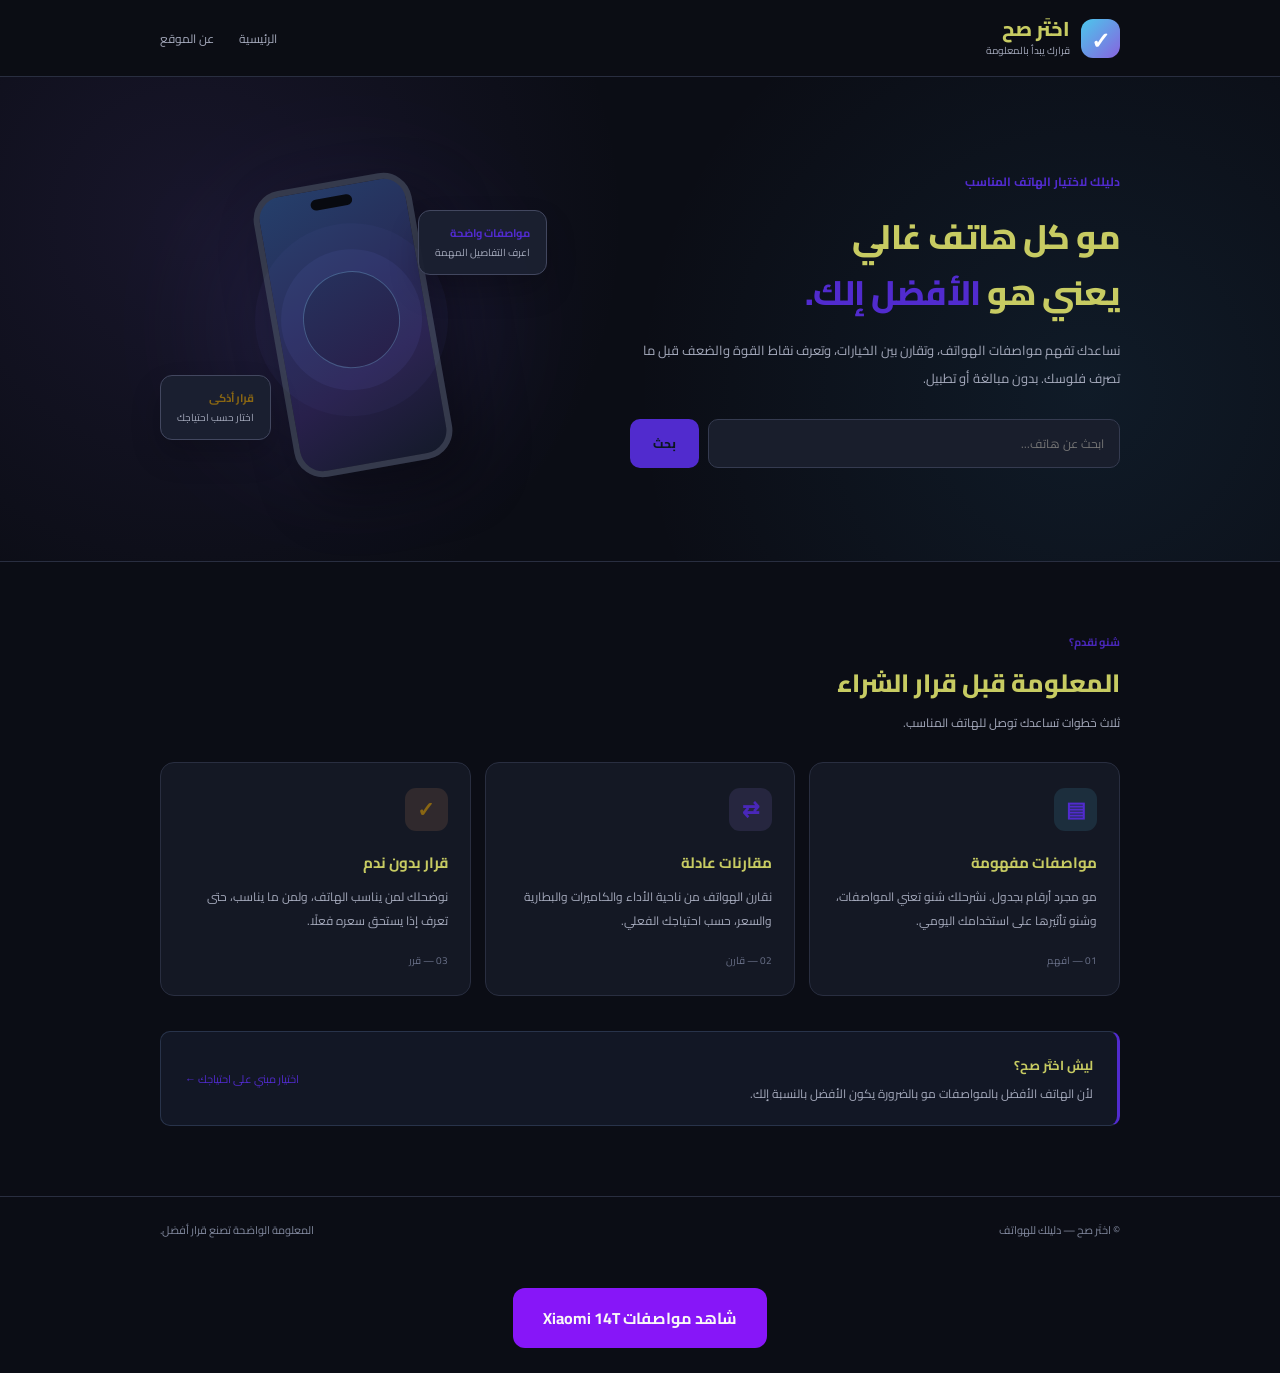
==== index.html @ 844f87c5 "Add files via upload" ====
<!DOCTYPE html>
<html lang="ar" dir="rtl">
<head>
  <meta charset="UTF-8">
  <meta name="viewport" content="width=device-width, initial-scale=1.0">
  <title>اختَر صح | دليلك لاختيار الهاتف</title>

  <link rel="preconnect" href="https://fonts.googleapis.com">
  <link rel="preconnect" href="https://fonts.gstatic.com" crossorigin>
  <link href="https://fonts.googleapis.com/css2?family=Cairo:wght@400;500;600;700;800&display=swap" rel="stylesheet">

  <style>
    :root {
      --bg: #0b0d15;
      --surface: #141824;
      --border: #292e40;
      --text: #c7cb62;
      --muted: #a4a9bb;
      --blue: #512bce;
      --purple: #4927b9;
      --orange: #896613;
    }

    * {
      box-sizing: border-box;
    }

    body {
      margin: 0;
      background: var(--bg);
      color: var(--text);
      font-family: "Cairo", sans-serif;
      font-size: 14px;
    }

    button, input {
      font-family: inherit;
    }

    .container {
      width: min(960px, 90%);
      margin: auto;
    }

    header {
      border-bottom: 1px solid var(--border);
      background: rgba(11, 13, 21, .95);
    }

    .navbar {
      min-height: 76px;
      display: flex;
      justify-content: space-between;
      align-items: center;
      gap: 20px;
    }

    .brand {
      display: flex;
      align-items: center;
      gap: 11px;
    }

    .brand-icon {
      width: 39px;
      height: 39px;
      border-radius: 12px;
      background: linear-gradient(135deg, #4bc8ec, #8863df);
      display: grid;
      place-items: center;
      color: #fff;
      font-size: 23px;
      font-weight: 800;
    }

    .brand-name {
      font-size: 20px;
      font-weight: 800;
      line-height: 1.2;
    }

    .brand-caption {
      font-size: 10px;
      color: var(--muted);
    }

    nav {
      display: flex;
      align-items: center;
      gap: 25px;
    }

    nav a {
      color: var(--muted);
      text-decoration: none;
      font-size: 12px;
      transition: color .2s;
    }

    nav a:hover {
      color: var(--blue);
    }

    .hero {
      position: relative;
      padding: 88px 0 76px;
      overflow: hidden;
      border-bottom: 1px solid var(--border);
      background:
        radial-gradient(circle at 15% 30%, rgba(102, 74, 175, .14), transparent 38%),
        radial-gradient(circle at 85% 65%, rgba(55, 149, 204, .10), transparent 40%);
    }

    .hero-layout {
      display: grid;
      grid-template-columns: 1.15fr .85fr;
      align-items: center;
      gap: 50px;
    }

    .eyebrow {
      color: var(--blue);
      font-size: 12px;
      font-weight: 700;
      margin-bottom: 16px;
    }

    h1 {
      font-size: clamp(24px, 3vw, 34px);
      line-height: 1.65;
      letter-spacing: -.5px;
      margin: 0 0 16px;
      font-weight: 800;
    }

    h1 span {
      color: var(--blue);
    }

    .hero-description {
      color: var(--muted);
      line-height: 2.1;
      max-width: 490px;
      margin: 0;
      font-size: 13px;
    }

    .search-box {
      display: flex;
      gap: 9px;
      margin-top: 27px;
      max-width: 490px;
    }

    .search-box input {
      flex: 1;
      min-width: 0;
      background: #191e2c;
      border: 1px solid #353b50;
      border-radius: 10px;
      padding: 12px 15px;
      color: #fff;
      outline: none;
      font-size: 12px;
    }

    .search-box input:focus {
      border-color: var(--blue);
    }

    .search-box button {
      border: none;
      background: var(--blue);
      color: #0b1720;
      border-radius: 10px;
      padding: 10px 23px;
      font-weight: 800;
      cursor: pointer;
      font-size: 12px;
    }

    .search-box button:hover {
      background: #8ee4f8;
    }

    #result {
      color: var(--blue);
      font-size: 12px;
      margin-top: 12px;
    }

    .hero-art {
      position: relative;
      min-height: 320px;
      display: grid;
      place-items: center;
    }

    .art-glow {
      position: absolute;
      width: 260px;
      height: 260px;
      border-radius: 50%;
      background: #6856d7;
      opacity: .14;
      filter: blur(65px);
    }

    .phone {
      width: 160px;
      height: 290px;
      border-radius: 29px;
      border: 6px solid #353a4c;
      background: linear-gradient(155deg, #253f6b, #28204b 65%, #141a2a);
      box-shadow: 18px 25px 55px rgba(0, 0, 0, .4);
      transform: rotate(-10deg);
      position: relative;
    }

    .phone::before {
      content: "";
      position: absolute;
      top: 9px;
      left: 50%;
      transform: translateX(-50%);
      width: 42px;
      height: 11px;
      background: #080a10;
      border-radius: 20px;
    }

    .phone::after {
      content: "";
      position: absolute;
      width: 95px;
      height: 95px;
      border-radius: 50%;
      border: 1px solid rgba(140, 210, 255, .3);
      top: 85px;
      left: 25px;
      box-shadow:
        0 0 0 22px rgba(120, 130, 240, .08),
        0 0 0 48px rgba(120, 130, 240, .04);
    }

    .float-card {
      position: absolute;
      background: rgba(27, 32, 49, .95);
      border: 1px solid #42475f;
      border-radius: 12px;
      padding: 12px 16px;
      box-shadow: 0 15px 30px rgba(0, 0, 0, .2);
      font-size: 11px;
      font-weight: 700;
      z-index: 2;
    }

    .float-card small {
      display: block;
      color: var(--muted);
      font-size: 10px;
      font-weight: 400;
    }

    .float-one {
      top: 45px;
      right: 0;
    }

    .float-two {
      bottom: 45px;
      left: 0;
    }

    .float-one b {
      color: var(--blue);
    }

    .float-two b {
      color: var(--orange);
    }

    .section {
      padding: 70px 0;
    }

    .section-heading {
      margin-bottom: 28px;
    }

    .section-label {
      font-size: 11px;
      color: var(--purple);
      font-weight: 700;
    }

    h2 {
      margin: 7px 0 5px;
      font-size: 25px;
      font-weight: 800;
    }

    .section-heading p {
      margin: 0;
      color: var(--muted);
      font-size: 12px;
    }

    .services {
      display: grid;
      grid-template-columns: repeat(3, 1fr);
      gap: 14px;
    }

    .service {
      background: var(--surface);
      border: 1px solid var(--border);
      border-radius: 14px;
      padding: 25px 22px;
      transition: border-color .2s, transform .2s;
    }

    .service:hover {
      border-color: #555b80;
      transform: translateY(-3px);
    }

    .service-icon {
      width: 43px;
      height: 43px;
      display: grid;
      place-items: center;
      border-radius: 11px;
      margin-bottom: 17px;
      font-size: 21px;
      font-weight: 800;
    }

    .icon-blue {
      background: rgba(81, 201, 237, .12);
      color: var(--blue);
    }

    .icon-purple {
      background: rgba(165, 139, 250, .12);
      color: var(--purple);
    }

    .icon-orange {
      background: rgba(246, 161, 110, .12);
      color: var(--orange);
    }

    .service h3 {
      margin: 0 0 8px;
      font-size: 15px;
      font-weight: 700;
    }

    .service p {
      margin: 0;
      font-size: 12px;
      line-height: 2;
      color: var(--muted);
    }

    .service-number {
      display: block;
      margin-top: 18px;
      color: #697088;
      font-size: 10px;
    }

    .note {
      margin-top: 35px;
      background: #121725;
      border: 1px solid #28334a;
      border-right: 3px solid var(--blue);
      border-radius: 10px;
      padding: 20px 24px;
      display: flex;
      align-items: center;
      justify-content: space-between;
      gap: 20px;
    }

    .note strong {
      font-size: 13px;
    }

    .note p {
      margin: 4px 0 0;
      color: var(--muted);
      font-size: 12px;
    }

    .note-tag {
      color: var(--blue);
      font-size: 11px;
      white-space: nowrap;
    }

    footer {
      border-top: 1px solid var(--border);
      padding: 23px 0;
      color: #82899e;
      font-size: 11px;
    }

    .footer-inner {
      display: flex;
      justify-content: space-between;
      gap: 15px;
    }

    @media (max-width: 800px) {
      .hero-layout {
        grid-template-columns: 1fr;
        gap: 15px;
      }

      .hero {
        padding: 55px 0;
      }

      .hero-art {
        min-height: 260px;
      }

      .phone {
        transform: rotate(-7deg) scale(.8);
      }

      .float-one {
        right: 10%;
      }

      .float-two {
        left: 10%;
      }

      .services {
        grid-template-columns: 1fr;
      }
    }

    @media (max-width: 480px) {
      nav {
        gap: 12px;
      }

      nav a {
        font-size: 10px;
      }

      .brand-name {
        font-size: 17px;
      }

      .brand-caption {
        font-size: 9px;
      }

      h1 {
        font-size: 29px;
      }

      .search-box {
        flex-direction: column;
      }

      .search-box button {
        padding: 12px;
      }

      .note {
        align-items: flex-start;
        flex-direction: column;
      }

      .footer-inner {
        flex-direction: column;
      }
    }
  </style>
</head>

<body>

  <header>
    <div class="container navbar">

      <div class="brand">
        <div class="brand-icon">✓</div>
        <div>
          <div class="brand-name">اختَر صح</div>
          <div class="brand-caption">قرارك يبدأ بالمعلومة</div>
        </div>
      </div>

      <nav>
        <a href="#home">الرئيسية</a>
        <a href="#services">عن الموقع</a>
      </nav>

    </div>
  </header>

  <main>

    <section class="hero" id="home">
      <div class="container hero-layout">

        <div class="hero-content">

          <div class="eyebrow">
            دليلك لاختيار الهاتف المناسب
          </div>

          <h1>
            مو كل هاتف غالي<br>
            يعني هو <span>الأفضل إلك.</span>
          </h1>

          <p class="hero-description">
            نساعدك تفهم مواصفات الهواتف، وتقارن بين الخيارات،
            وتعرف نقاط القوة والضعف قبل ما تصرف فلوسك.
            بدون مبالغة أو تطبيل.
          </p>

          <div class="search-box">
            <input
              id="phoneSearch"
              type="text"
              placeholder="ابحث عن هاتف..."
            >
            <button onclick="searchPhone()">بحث</button>
          </div>

          <div id="result" aria-live="polite"></div>

        </div>

        <div class="hero-art">

          <div class="art-glow"></div>

          <div class="phone"></div>

          <div class="float-card float-one">
            <b>مواصفات واضحة</b>
            <small>اعرف التفاصيل المهمة</small>
          </div>

          <div class="float-card float-two">
            <b>قرار أذكى</b>
            <small>اختار حسب احتياجك</small>
          </div>

        </div>

      </div>
    </section>

    <section class="section" id="services">
      <div class="container">

        <div class="section-heading">
          <div class="section-label">شنو نقدم؟</div>
          <h2>المعلومة قبل قرار الشراء</h2>
          <p>ثلاث خطوات تساعدك توصل للهاتف المناسب.</p>
        </div>

        <div class="services">

          <article class="service">
            <div class="service-icon icon-blue">▤</div>
            <h3>مواصفات مفهومة</h3>
            <p>
              مو مجرد أرقام بجدول. نشرحلك شنو تعني
              المواصفات، وشنو تأثيرها على استخدامك اليومي.
            </p>
            <span class="service-number">01 — افهم</span>
          </article>

          <article class="service">
            <div class="service-icon icon-purple">⇄</div>
            <h3>مقارنات عادلة</h3>
            <p>
              نقارن الهواتف من ناحية الأداء والكاميرات
              والبطارية والسعر، حسب احتياجك الفعلي.
            </p>
            <span class="service-number">02 — قارن</span>
          </article>

          <article class="service">
            <div class="service-icon icon-orange">✓</div>
            <h3>قرار بدون ندم</h3>
            <p>
              نوضحلك لمن يناسب الهاتف، ولمن ما يناسب،
              حتى تعرف إذا يستحق سعره فعلًا.
            </p>
            <span class="service-number">03 — قرر</span>
          </article>

        </div>

        <div class="note">
          <div>
            <strong>ليش اختَر صح؟</strong>
            <p>
              لأن الهاتف الأفضل بالمواصفات مو بالضرورة
              يكون الأفضل بالنسبة إلك.
            </p>
          </div>
          <span class="note-tag">اختيار مبني على احتياجك ←</span>
        </div>

      </div>
    </section>

  </main>

  <footer>
    <div class="container footer-inner">
      <span>© اختَر صح — دليلك للهواتف</span>
      <span>المعلومة الواضحة تصنع قرار أفضل.</span>
    </div>
  </footer>

  <script>
    // بيانات البحث تأتي من phones.json بدلاً من شروط ثابتة لكل هاتف.
    let phonesDatabase = [];
    const resultElement = document.getElementById("result");
    const searchInput = document.getElementById("phoneSearch");

    function normalizePhoneName(value) {
      return value.toLocaleLowerCase().replace(/[\s\-_]+/g, "")
        .replace(/[أإآ]/g, "ا").replace(/ى/g, "ي");
    }

    async function loadPhonesDatabase() {
      try {
        const response = await fetch("phones.json", { cache: "no-store" });
        if (!response.ok) throw new Error("Failed to load phones.json");
        phonesDatabase = await response.json();
      } catch (error) {
        resultElement.textContent = "تعذر تحميل بيانات الهواتف. افتح الموقع باستخدام Live Server.";
        console.error(error);
      }
    }

    function searchPhone() {
      const query = normalizePhoneName(searchInput.value.trim());
      if (!query) {
        resultElement.textContent = "اكتب اسم الهاتف أولاً.";
        return;
      }
      if (!phonesDatabase.length) {
        resultElement.textContent = "قاعدة البيانات غير محملة حالياً.";
        return;
      }
      const matches = phonesDatabase.filter(phone =>
        [phone.name, phone.model, phone.brand + ' ' + phone.model, ...(phone.aliases || [])]
          .some(label => normalizePhoneName(label).includes(query))
      );
      if (matches.length === 1 && matches[0].page) {
        window.location.href = matches[0].page;
        return;
      }
      if (!matches.length) {
        resultElement.textContent = "ما لقينا هذا الهاتف حالياً، راح نضيفه قريباً.";
        return;
      }
      resultElement.replaceChildren();
      matches.forEach(phone => {
        const link = document.createElement("a");
        link.href = phone.page;
        link.textContent = phone.name;
        link.style.cssText = "display:block;color:#d6c9ff;padding:7px;text-decoration:underline";
        resultElement.appendChild(link);
      });
    }

    searchInput.addEventListener("keydown", event => {
      if (event.key === "Enter") searchPhone();
    });
    loadPhonesDatabase();
  </script>
<a href="xiaomi-14t.html"
   style="display:block; width:fit-content; margin:25px auto;
   padding:15px 30px; background:hsl(270, 94%, 53%); color:rgb(249, 248, 247);
   border-radius:12px; font-size:16px; font-weight:bold;
   text-decoration:none;">
   شاهد مواصفات Xiaomi 14T
</a>
</body>
</html>
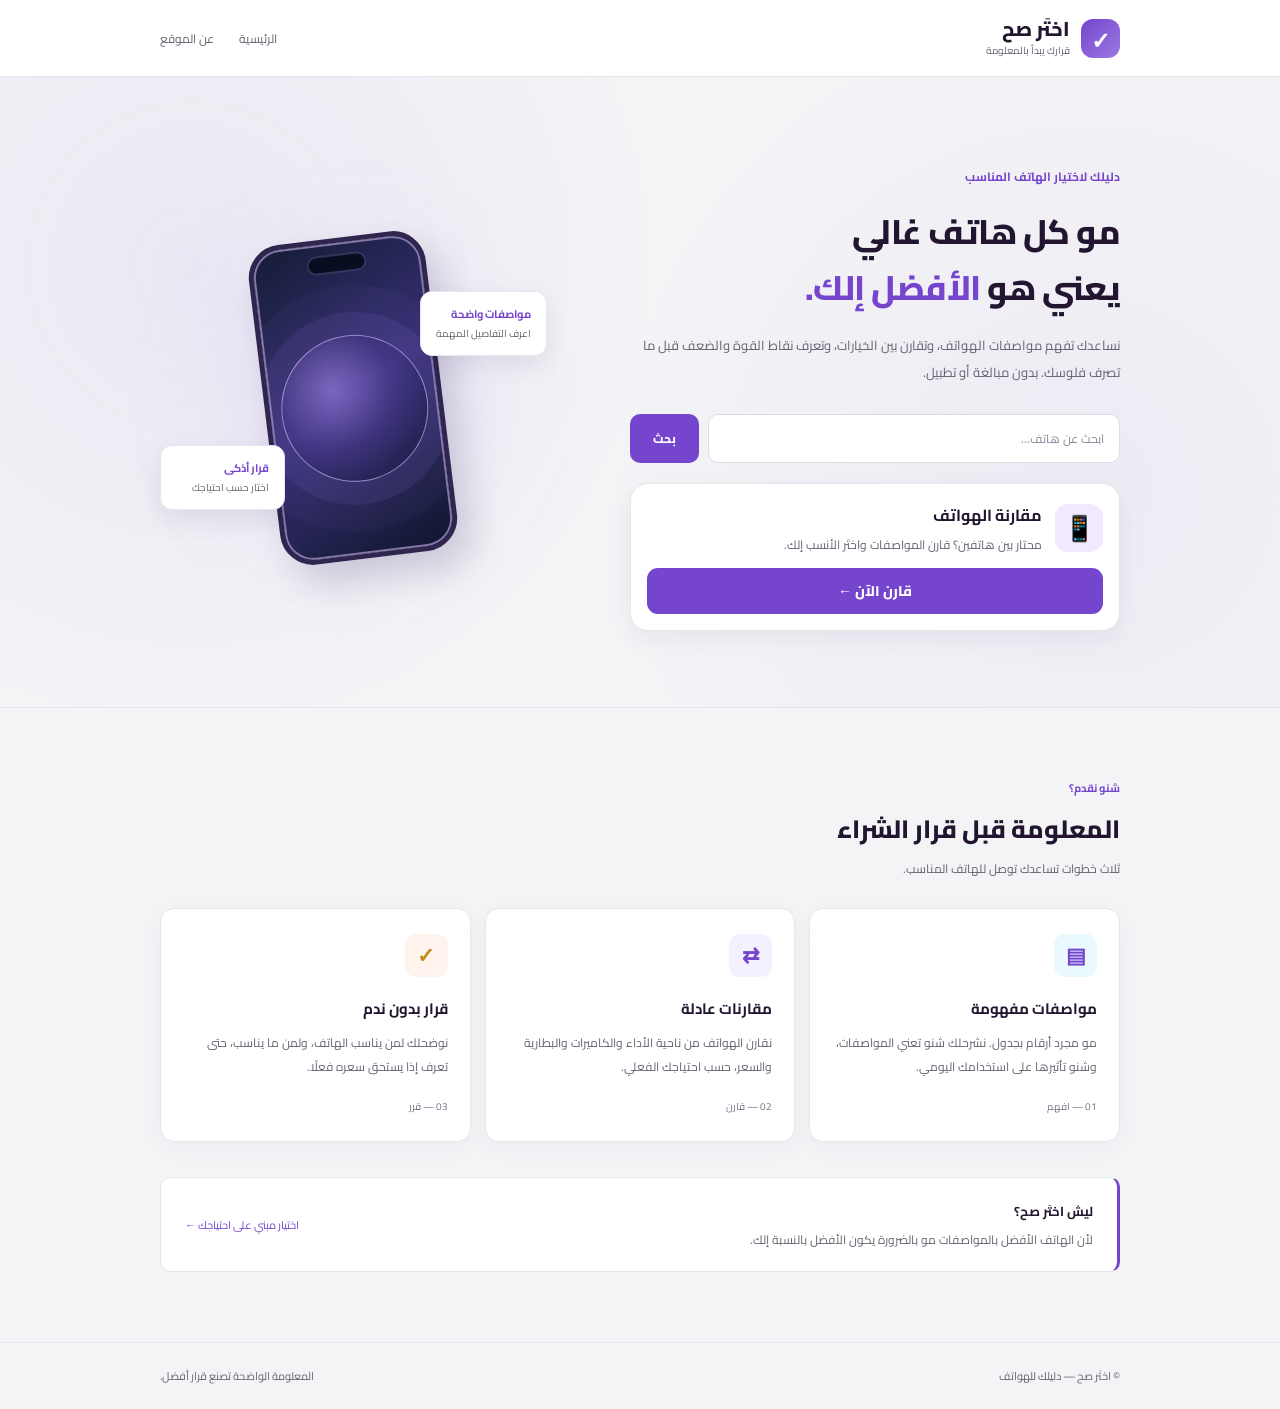
==== commit b8758ef3: "Add files via upload" ====
--- a/index.html
+++ b/index.html
@@ -14,11 +14,11 @@
     :root {
       --bg: #0b0d15;
       --surface: #141824;
-      --border: #292e40;
-      --text: #c7cb62;
+      --border: #6a2ae0;
+      --text: #e0ec36;
       --muted: #a4a9bb;
-      --blue: #512bce;
-      --purple: #4927b9;
+      --blue: #29a5c7;
+      --purple: #c8c3d8;
       --orange: #896613;
     }
 
@@ -28,7 +28,7 @@
 
     body {
       margin: 0;
-      background: var(--bg);
+background: #0e2546;
       color: var(--text);
       font-family: "Cairo", sans-serif;
       font-size: 14px;
@@ -483,6 +483,129 @@
         flex-direction: column;
       }
     }
+    .compare-card {
+  display: flex;
+  align-items: center;
+  gap: 10px;
+  margin-top: 15px;
+  padding: 16px;
+  max-width: 400px;
+width: 100%;
+box-sizing: border-box;
+  background: #3e8ab0;
+  border: 1px solid #6c85b6;
+  border-radius: 13px;
+  text-decoration: none;
+  transition: 0.3s;
+}
+
+.compare-card:hover {
+  border-color: #7545ce;
+  transform: translateY(-3px);
+}
+
+.compare-icon {
+  font-size: 30px;
+  background: #e2dfdc;
+  padding: 12px;
+  border-radius: 12px;
+}
+
+.compare-info {
+  flex: 1;
+}
+
+.compare-info h3 {
+  color: #eaf133;
+  margin: 0 0 6px;
+}
+
+.compare-info p {
+  color: #fcfbfa;
+  font-size: 13px;
+  margin: 0;
+}
+
+.compare-arrow {
+  color: #7545ce;
+  font-size: 25px;
+}
+
+/* اختَر صح — الهوية الفاتحة للصفحة الرئيسية */
+:root {
+  --bg: #F3F4F6;
+  --surface: #FFFFFF;
+  --border: #E5E7EB;
+  --text: #21152F;
+  --muted: #65616F;
+  --blue: #7545CE;
+  --purple: #7545CE;
+  --orange: #C48B18;
+}
+body { background: var(--bg); color: var(--text); }
+header { background: #FFFFFF; border-bottom-color: var(--border); }
+.brand-icon { background: linear-gradient(135deg, #7545CE, #9B79E2); }
+nav a:hover { color: var(--blue); }
+.hero {
+  background: radial-gradient(circle at 15% 30%, rgba(117,69,206,.07), transparent 40%),
+              radial-gradient(circle at 85% 65%, rgba(117,69,206,.05), transparent 42%);
+  border-bottom-color: var(--border);
+}
+h1 span { color: var(--blue); }
+.search-box input { background: #FFFFFF; border-color: #DADCE3; color: var(--text); }
+.search-box input::placeholder { color: #898595; }
+.search-box button { background: var(--blue); color: #FFFFFF; }
+.search-box button:hover { background: #6036B6; }
+#result a { color: var(--blue) !important; }
+.art-glow { background: #A78BFA; opacity: .15; }
+.phone { border-color: #A39AB9; box-shadow: 18px 25px 55px rgba(41,25,78,.12); }
+.float-card { background: #FFFFFF; border-color: var(--border); box-shadow: 0 12px 28px rgba(41,25,78,.09); }
+.float-one b, .float-two b { color: var(--blue); }
+.service { background: #FFFFFF; border-color: var(--border); box-shadow: 0 6px 24px rgba(41,25,78,.035); }
+.service:hover { border-color: #A78BFA; }
+.service-number { color: #777184; }
+.note { background: #FFFFFF; border-color: var(--border); border-right: 3px solid var(--blue); }
+footer { border-top-color: var(--border); color: var(--muted); }
+.compare-card {
+  background: #FFFFFF;
+  border: 1px solid #E5E7EB;
+  border-radius: 18px;
+  max-width: 490px;
+  width: 100%;
+  margin: 20px 0 0;
+  padding: 16px;
+  display: flex;
+  flex-direction: column;
+  align-items: stretch;
+  gap: 13px;
+  box-shadow: 0 8px 26px rgba(41,25,78,.06);
+}
+.compare-content { display: flex; align-items: center; gap: 13px; }
+.compare-icon { display: grid; place-items: center; flex: 0 0 48px; width: 48px; height: 48px; background: #F0E9FF; color: #7545CE; font-size: 25px; border-radius: 13px; padding: 0; }
+.compare-info { flex: 1; min-width: 0; }
+.compare-info h3 { color: #21152F; margin: 0 0 4px; font-size: 16px; }
+.compare-info p { color: #65616F; font-size: 12px; line-height: 1.8; margin: 0; }
+.compare-button { display: block; background: #7545CE; color: #FFFFFF; text-align: center; padding: 10px 14px; border-radius: 11px; font-weight: 800; font-size: 14px; }
+.compare-card:hover { border-color: #7545CE; transform: translateY(-2px); }
+.compare-card:hover .compare-button { background: #6036B6; }
+@media (max-width: 480px) {
+  .compare-card { max-width: 100%; }
+  .hero { padding: 45px 0; }
+}
+
+
+/* واجهة هاتف واحدة، محسّنة ومرتّبة */
+.hero-art { width:100%; max-width:390px; min-height:370px; margin-inline:auto; isolation:isolate; }
+.art-glow { width:235px; height:265px; opacity:.13; }
+.phone { width:178px; height:322px; border:5px solid #30254e; border-radius:33px; transform:rotate(-7deg); background:linear-gradient(150deg,#181e3c 5%,#373075 49%,#10162d 100%); box-shadow:12px 20px 35px rgba(39,25,83,.18), inset 0 0 0 2px #8378a7; overflow:hidden; z-index:1; }
+.phone::before { top:13px; width:56px; height:15px; border-radius:12px; background:#080d20; box-shadow:0 0 0 2px rgba(255,255,255,.08); z-index:2; }
+.phone::after { width:145px; height:145px; top:93px; left:11px; border-radius:50%; border:1px solid rgba(206,189,255,.65); background:radial-gradient(circle at 36% 35%,rgba(183,150,255,.55),rgba(125,87,216,.22) 45%,transparent 73%); box-shadow:0 0 0 23px rgba(165,134,247,.09),0 0 0 50px rgba(165,134,247,.035); }
+.float-card { background:#fff; border:1px solid #e9e3f3; box-shadow:0 9px 25px rgba(41,25,78,.09); padding:12px 15px; min-width:125px; }
+.float-one { top:78px; right:0; }
+.float-two { bottom:73px; left:0; }
+@media(max-width:800px){.hero-art{max-width:350px;min-height:340px}.phone{transform:rotate(-7deg) scale(.9)}.float-one{right:0;top:70px}.float-two{left:0;bottom:62px}}
+@media(max-width:400px){.hero-art{max-width:300px}.float-card{min-width:108px;padding:10px;font-size:10px}.float-one{right:0}.float-two{left:0}}
+
   </style>
 </head>
 
@@ -540,6 +663,16 @@
 
           <div id="result" aria-live="polite"></div>
 
+          <a href="compare.html" class="compare-card">
+            <div class="compare-content">
+              <div class="compare-icon">📱</div>
+              <div class="compare-info">
+                <h3>مقارنة الهواتف</h3>
+                <p>محتار بين هاتفين؟ قارن المواصفات واختَر الأنسب إلك.</p>
+              </div>
+            </div>
+            <span class="compare-button">قارن الآن ←</span>
+          </a>
         </div>
 
         <div class="hero-art">
@@ -630,35 +763,29 @@
   </footer>
 
   <script>
-    // بيانات البحث تأتي من phones.json بدلاً من شروط ثابتة لكل هاتف.
-    let phonesDatabase = [];
+    // الهواتف الثمانية المعتمدة في مشروع اختَر صح.
+    const phonesDatabase = [
+      { name: "Xiaomi 17 Ultra", model: "17 Ultra", brand: "Xiaomi", page: "xiaomi-17-ultra.html", aliases: ["شاومي 17 الترا", "شاومي 17 الترا"] },
+      { name: "vivo X300 Ultra", model: "X300 Ultra", brand: "vivo", page: "vivo-x300-ultra.html", aliases: ["فيفو اكس 300 الترا", "فيفو x300 ultra"] },
+      { name: "HONOR Magic8 Pro", model: "Magic8 Pro", brand: "HONOR", page: "honor-magic8-pro.html", aliases: ["هونر ماجيك 8 برو", "هونر ماجيك8 برو"] },
+      { name: "POCO F9 Ultra", model: "F9 Ultra", brand: "POCO", page: "poco-f9-ultra.html", aliases: ["بوكو اف 9 الترا", "بوكو f9 ultra"] },
+      { name: "realme GT8 Pro", model: "GT8 Pro", brand: "realme", page: "realme-gt8-pro.html", aliases: ["ريلمي جي تي 8 برو", "ريلمي gt8 pro"] },
+      {"name": "Xiaomi 14T", "model": "14T", "brand": "Xiaomi", "page": "xiaomi-14t.html", "aliases": ["شاومي 14t", "شاومي14تي", "xiaomi14t"]},
+      {"name": "Samsung Galaxy S25 Ultra", "model": "Galaxy S25 Ultra", "brand": "Samsung", "page": "samsung-s25-ultra.html", "aliases": ["سامسونج s25 ultra", "اس 25 الترا", "s25ultra", "galaxy s25 ultra"]},
+      {"name": "iPhone 17 Pro Max", "model": "iPhone 17 Pro Max", "brand": "Apple", "page": "iphone-17-pro-max.html", "aliases": ["ايفون 17 برو ماكس", "آيفون 17 برو ماكس", "iphone17promax", "17promax"]}
+    ];
     const resultElement = document.getElementById("result");
     const searchInput = document.getElementById("phoneSearch");
 
     function normalizePhoneName(value) {
       return value.toLocaleLowerCase().replace(/[\s\-_]+/g, "")
         .replace(/[أإآ]/g, "ا").replace(/ى/g, "ي");
-    }
-
-    async function loadPhonesDatabase() {
-      try {
-        const response = await fetch("phones.json", { cache: "no-store" });
-        if (!response.ok) throw new Error("Failed to load phones.json");
-        phonesDatabase = await response.json();
-      } catch (error) {
-        resultElement.textContent = "تعذر تحميل بيانات الهواتف. افتح الموقع باستخدام Live Server.";
-        console.error(error);
-      }
     }
 
     function searchPhone() {
       const query = normalizePhoneName(searchInput.value.trim());
       if (!query) {
         resultElement.textContent = "اكتب اسم الهاتف أولاً.";
-        return;
-      }
-      if (!phonesDatabase.length) {
-        resultElement.textContent = "قاعدة البيانات غير محملة حالياً.";
         return;
       }
       const matches = phonesDatabase.filter(phone =>
@@ -678,7 +805,7 @@
         const link = document.createElement("a");
         link.href = phone.page;
         link.textContent = phone.name;
-        link.style.cssText = "display:block;color:#d6c9ff;padding:7px;text-decoration:underline";
+        link.style.cssText = "display:block;color:#7545CE;padding:7px;text-decoration:underline";
         resultElement.appendChild(link);
       });
     }
@@ -686,14 +813,7 @@
     searchInput.addEventListener("keydown", event => {
       if (event.key === "Enter") searchPhone();
     });
-    loadPhonesDatabase();
   </script>
-<a href="xiaomi-14t.html"
-   style="display:block; width:fit-content; margin:25px auto;
-   padding:15px 30px; background:hsl(270, 94%, 53%); color:rgb(249, 248, 247);
-   border-radius:12px; font-size:16px; font-weight:bold;
-   text-decoration:none;">
-   شاهد مواصفات Xiaomi 14T
-</a>
+
 </body>
 </html>
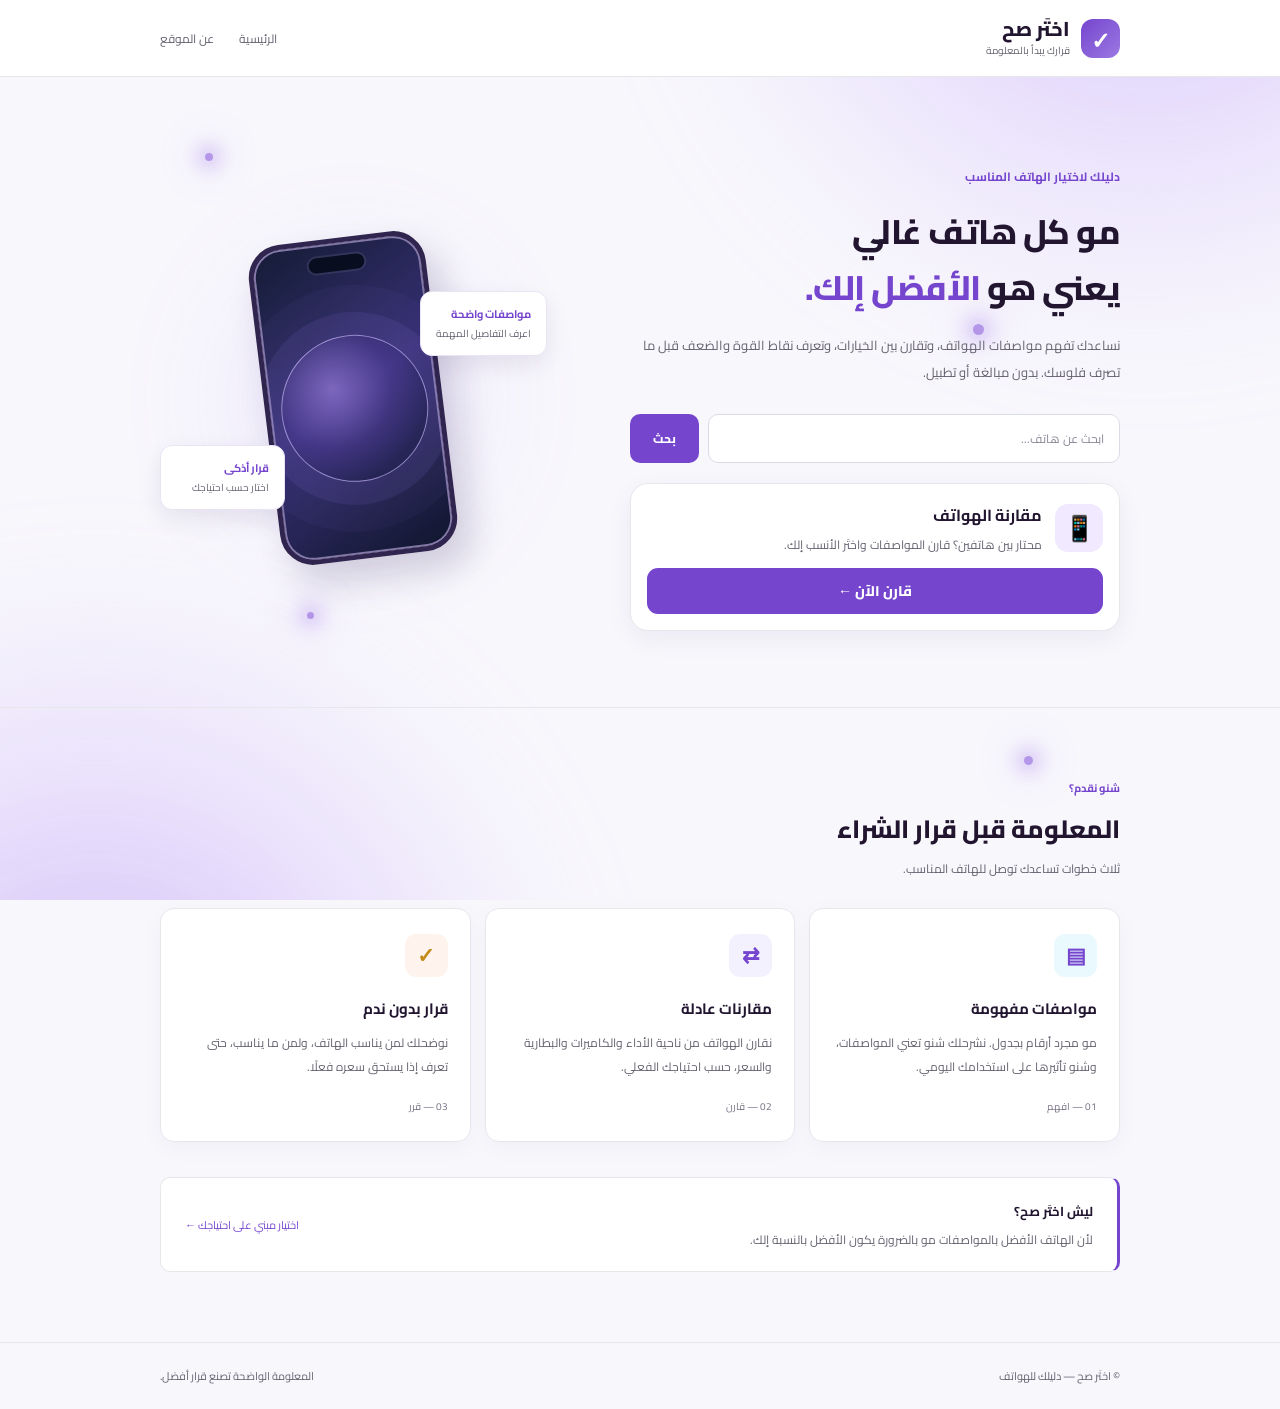
==== commit 1598f857: "Add files via upload" ====
--- a/index.html
+++ b/index.html
@@ -607,9 +607,11 @@
 @media(max-width:400px){.hero-art{max-width:300px}.float-card{min-width:108px;padding:10px;font-size:10px}.float-one{right:0}.float-two{left:0}}
 
   </style>
+<link rel="stylesheet" href="motion-background.css">
 </head>
 
 <body>
+<div class="ik-motion" aria-hidden="true"><span class="ik-motion__halo ik-motion__halo--one"></span><span class="ik-motion__halo ik-motion__halo--two"></span><span class="ik-motion__point ik-motion__point--1"></span><span class="ik-motion__point ik-motion__point--2"></span><span class="ik-motion__point ik-motion__point--3"></span><span class="ik-motion__point ik-motion__point--4"></span></div>
 
   <header>
     <div class="container navbar">
--- a/motion-background.css
+++ b/motion-background.css
@@ -0,0 +1,29 @@
+/* اختَر صح — خلفية موشن موحّدة، بدون صور أو JavaScript */
+html { background: #f8f7fc; }
+body { isolation: isolate; background: transparent !important; min-height: 100vh; }
+/* الطبقة الخلفية ثابتة خلف المحتوى ولا تستقبل اللمس */
+.ik-motion { position: fixed; inset: 0; overflow: hidden; pointer-events: none; z-index: -1; background: #f8f7fc; }
+.ik-motion__halo { position:absolute; width:75vmax; height:75vmax; border-radius:50%; filter:blur(55px); will-change:transform; }
+.ik-motion__halo--one { top:-48vmax; right:-27vmax; background:radial-gradient(circle,rgba(164,121,242,.42) 0%,rgba(209,187,255,.30) 44%,transparent 72%); animation:ik-drift-a 19s ease-in-out infinite alternate; }
+.ik-motion__halo--two { bottom:-50vmax; left:-30vmax; background:radial-gradient(circle,rgba(151,104,235,.40) 0%,rgba(206,180,255,.29) 44%,transparent 72%); animation:ik-drift-b 23s ease-in-out infinite alternate; }
+.ik-motion__point { position:absolute; border-radius:50%; background:rgba(126,75,215,.56); box-shadow:0 0 15px 8px rgba(153,108,233,.23),0 0 34px 16px rgba(180,147,246,.12); animation:ik-float 12s ease-in-out infinite alternate; }
+.ik-motion__point--1 { width:8px;height:8px;top:17%;left:16%; }
+.ik-motion__point--2 { width:11px;height:11px;top:36%;left:76%;animation-delay:-4s; }
+.ik-motion__point--3 { width:7px;height:7px;top:68%;left:24%;animation-delay:-7s; }
+.ik-motion__point--4 { width:9px;height:9px;top:84%;left:80%;animation-delay:-9s; }
+body > header,body > main,body > footer { position:relative; z-index:1; }
+/* نترك البطاقات البيضاء كما هي؛ نزيل فقط الخلفية الثابتة لقسم المقدمة */
+body .hero { background: transparent; }
+@keyframes ik-drift-a { to {transform:translate(-12%,16%) scale(1.12);} }
+@keyframes ik-drift-b { to {transform:translate(14%,-13%) scale(1.12);} }
+@keyframes ik-float { to {transform:translate(18px,-25px);} }
+@media (max-width: 700px) {
+ .ik-motion__halo { width:135vw;height:135vw;filter:blur(25px); }
+ .ik-motion__halo--one {top:-16vw;right:-63vw;background:radial-gradient(circle,rgba(160,113,244,.58),rgba(199,174,255,.39) 45%,transparent 76%);}
+ .ik-motion__halo--two {bottom:-30vw;left:-62vw;background:radial-gradient(circle,rgba(142,95,237,.53),rgba(205,184,255,.36) 46%,transparent 76%);}
+ .ik-motion__point--1 {width:10px;height:10px;}
+ .ik-motion__point--2 {width:13px;height:13px;}
+ .ik-motion__point--3 {width:9px;height:9px;}
+ .ik-motion__point--4 {width:11px;height:11px;}
+}
+@media (prefers-reduced-motion: reduce) { .ik-motion__halo,.ik-motion__point { animation:none !important; will-change:auto; } }
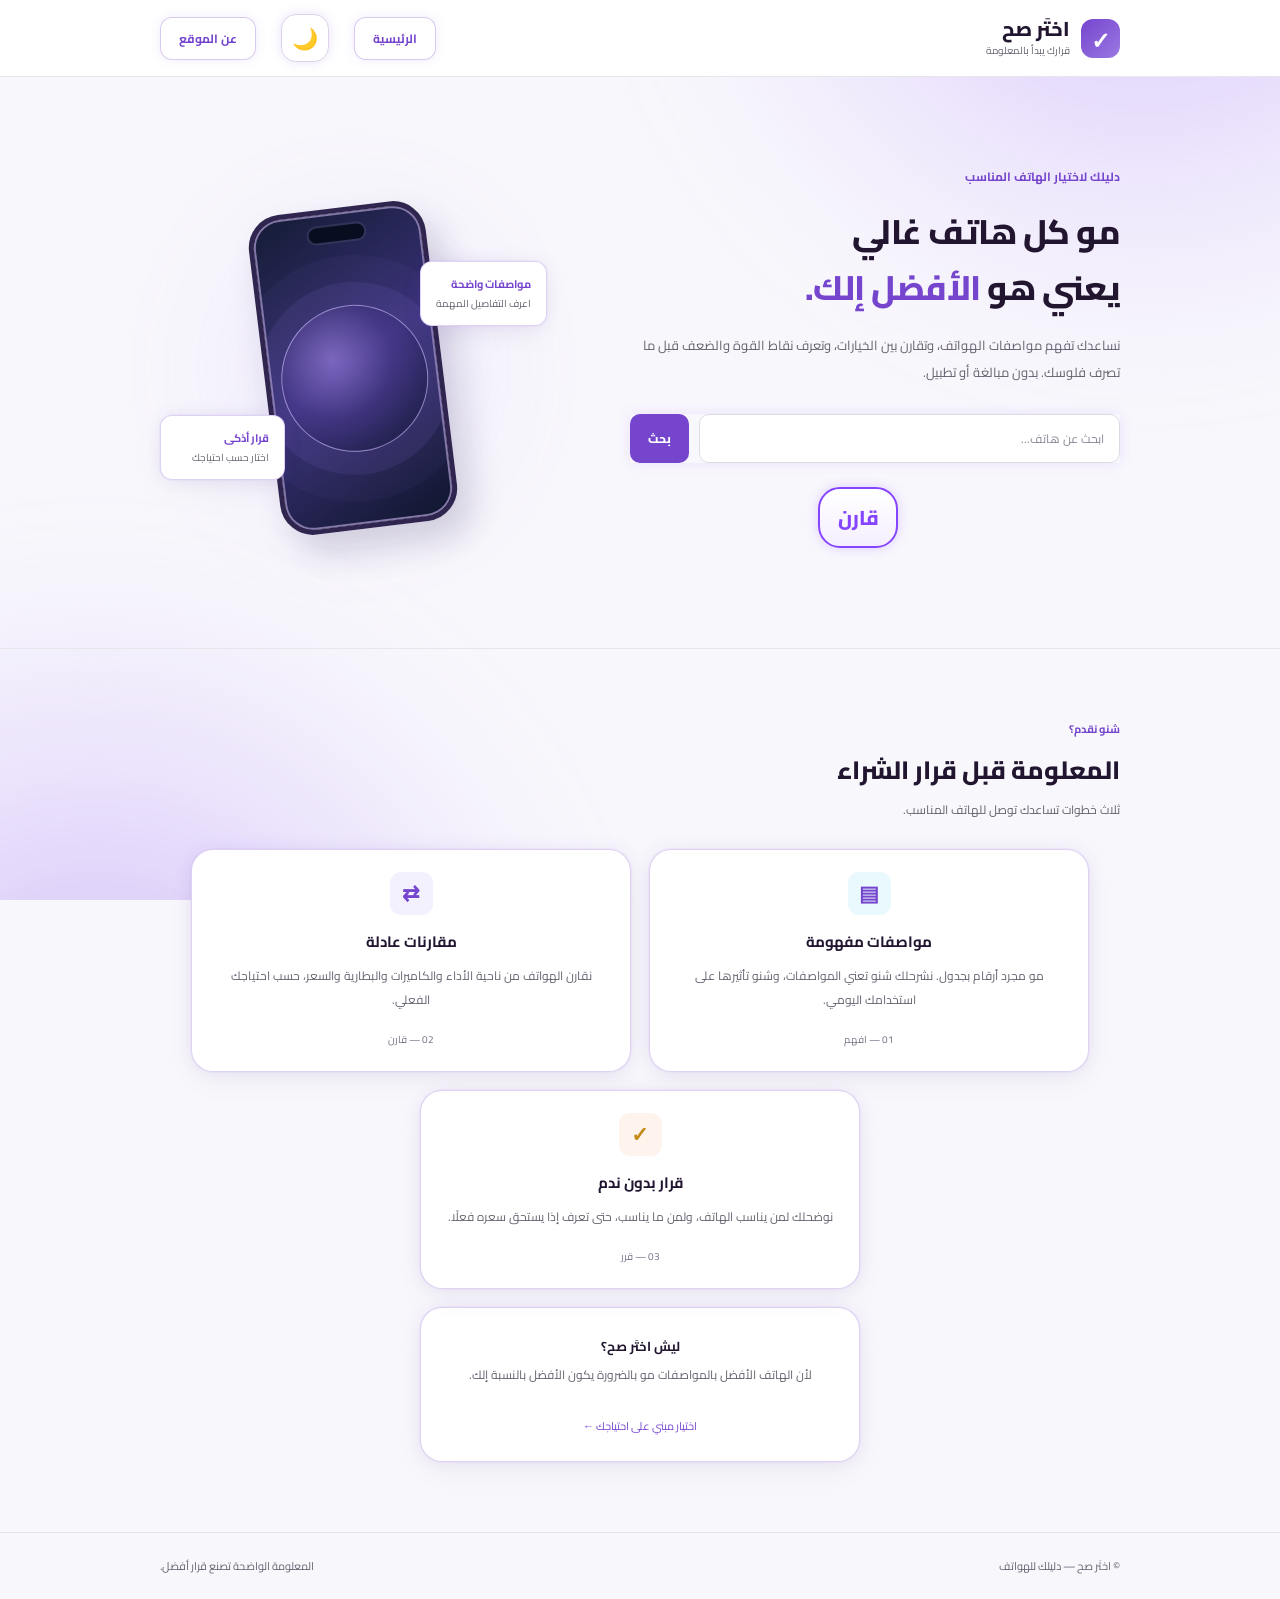
==== commit b4ed1c15: "Add files via upload" ====
--- a/index.html
+++ b/index.html
@@ -2,6 +2,7 @@
 <!DOCTYPE html>
 <html lang="ar" dir="rtl">
 <head>
+<script>try{const t=localStorage.getItem('siteTheme');document.documentElement.dataset.theme=(t==='dark'||t==='light')?t:(matchMedia('(prefers-color-scheme: dark)').matches?'dark':'light')}catch(e){document.documentElement.dataset.theme='light'}</script>
   <meta charset="UTF-8">
   <meta name="viewport" content="width=device-width, initial-scale=1.0">
   <title>اختَر صح | دليلك لاختيار الهاتف</title>
@@ -606,12 +607,202 @@
 @media(max-width:800px){.hero-art{max-width:350px;min-height:340px}.phone{transform:rotate(-7deg) scale(.9)}.float-one{right:0;top:70px}.float-two{left:0;bottom:62px}}
 @media(max-width:400px){.hero-art{max-width:300px}.float-card{min-width:108px;padding:10px;font-size:10px}.float-one{right:0}.float-two{left:0}}
 
+/* أزرار القائمة العلوية */
+nav a {
+  display: inline-flex;
+  align-items: center;
+  justify-content: center;
+  padding: 9px 18px;
+  border: 1px solid rgba(117, 69, 206, 0.28);
+  border-radius: 12px;
+  background: #fff;
+  color: #7545CE;
+  font-weight: 700;
+  box-shadow: 0 0 12px rgba(117, 69, 206, 0.10);
+  transition: all 0.25s ease;
+}
+
+nav a:hover {
+  background: #F3EDFF;
+  border-color: #7545CE;
+  box-shadow: 0 0 16px rgba(117, 69, 206, 0.18);
+}
+
+@media (max-width: 480px) {
+  nav a {
+    padding: 8px 11px;
+    font-size: 10px;
+  }
+
+  nav {
+    gap: 7px;
+  }
+}
+/* خانة البحث والزر بسطر واحد */
+.search-box {
+  display: flex;
+  flex-direction: row;
+  align-items: stretch;
+  gap: 10px;
+  width: 100%;
+  box-shadow: 0 0 12px rgba(133, 69, 255, 0.12);
+}
+
+.search-box input {
+  flex: 1;
+  min-width: 0;
+}
+
+.search-box button {
+  flex-shrink: 0;
+  white-space: nowrap;
+  padding: 10px 18px;
+}
+
+@media (max-width: 480px) {
+  .search-box {
+    flex-direction: row;
+  }
+
+  .search-box button {
+    padding: 10px 14px;
+  }
+}
+/* تصميم مستطيلات قسم شنو نقدم */
+.services {
+  display: flex;
+  flex-wrap: wrap;
+  justify-content: center;
+  gap: 18px;
+}
+
+.service,
+.note {
+  width: 100%;
+  max-width: 440px;
+  min-height: 155px;
+  margin: 0;
+  padding: 22px 25px;
+  border: 1px solid rgba(117, 69, 206, 0.3);
+  border-radius: 22px;
+  background: #FFFFFF;
+  box-shadow: 0 0 16px rgba(117, 69, 206, 0.10);
+  text-align: center;
+  transition: 0.25s ease;
+}
+
+.service {
+  display: flex;
+  flex-direction: column;
+  align-items: center;
+  justify-content: center;
+}
+
+.note {
+  margin: 18px auto 0;
+  display: flex;
+  flex-direction: column;
+  align-items: center;
+  justify-content: center;
+  border-right: 1px solid rgba(117, 69, 206, 0.3);
+}
+
+.service:hover,
+.note:hover {
+  border-color: #7545CE;
+  box-shadow: 0 0 20px rgba(117, 69, 206, 0.16);
+}
+
+.service-icon {
+  margin: 0 auto 12px;
+}
+
+.service h3,
+.service p,
+.note strong,
+.note p {
+  text-align: center;
+}
+
+.note-tag {
+  margin-top: 10px;
+  white-space: normal;
+}
+
+@media (max-width: 480px) {
+  .service,
+  .note {
+    max-width: 100%;
+    min-height: 145px;
+    padding: 20px;
+  }
+}
+/* زر المقارنة الجديد */
+a.compare-card {
+  display: flex;
+  align-items: center;
+  justify-content: center;
+
+  width: 80px;
+  max-width: 100%;
+  min-height: 20px;
+  padding: 10px 20px;
+  margin: 24px auto;
+
+  background: linear-gradient(180deg, #fff, #f5efff);
+  border: 2px solid #8545ff;
+  border-radius: 22px;
+
+  color: #8545ff;
+  font-size: 20px;
+  font-weight: 800;
+  text-decoration: none;
+
+  box-shadow: 0 0 12px rgba(133, 69, 255, 0.22);
+}
+
+a.compare-card:hover {
+  background: #f1e7ff;
+  color: #7545ce;
+}
   </style>
 <link rel="stylesheet" href="motion-background.css">
+<style>
+/* حدود بنفسجية هادئة ومتوهجة باستمرار */
+.service, .compare-card, .float-card, .note {
+  border: 1px solid rgba(117, 69, 206, .24);
+  box-shadow: 0 0 0 1px rgba(117, 69, 206, .035),
+              0 0 18px rgba(117, 69, 206, .095),
+              0 10px 28px rgba(41, 25, 78, .045);
+}
+.service:hover, .compare-card:hover {
+  border-color: rgba(117, 69, 206, .38);
+  box-shadow: 0 0 22px rgba(117, 69, 206, .14),
+              0 12px 30px rgba(41, 25, 78, .07);
+}
+.search-box input:focus {
+  box-shadow: 0 0 0 3px rgba(117, 69, 206, .10);
+}
+.search-box input:focus {
+  border-color: #8545ff;
+  box-shadow: 0 0 17px rgba(133, 69, 255, 0.22);
+}
+#themeToggle {
+  background: #f5efff;
+  border: 1.5px solid #a77ae8;
+  border-radius: 14px;
+  padding: 8px 13px;
+  font-size: 20px;
+  cursor: pointer;
+  box-shadow: 0 0 12px rgba(117, 69, 206, 0.15);
+}
+</style>
+<link rel="stylesheet" href="theme.css">
+
 </head>
 
 <body>
-<div class="ik-motion" aria-hidden="true"><span class="ik-motion__halo ik-motion__halo--one"></span><span class="ik-motion__halo ik-motion__halo--two"></span><span class="ik-motion__point ik-motion__point--1"></span><span class="ik-motion__point ik-motion__point--2"></span><span class="ik-motion__point ik-motion__point--3"></span><span class="ik-motion__point ik-motion__point--4"></span></div>
+<div class="ik-motion" aria-hidden="true"><span class="ik-motion__halo ik-motion__halo--one"></span><span class="ik-motion__halo ik-motion__halo--two"></span></div>
 
   <header>
     <div class="container navbar">
@@ -626,6 +817,9 @@
 
       <nav>
         <a href="#home">الرئيسية</a>
+        <button id="themeToggle" type="button" aria-label="تبديل الوضع الليلي">
+  🌙
+</button>
         <a href="#services">عن الموقع</a>
       </nav>
 
@@ -665,16 +859,7 @@
 
           <div id="result" aria-live="polite"></div>
 
-          <a href="compare.html" class="compare-card">
-            <div class="compare-content">
-              <div class="compare-icon">📱</div>
-              <div class="compare-info">
-                <h3>مقارنة الهواتف</h3>
-                <p>محتار بين هاتفين؟ قارن المواصفات واختَر الأنسب إلك.</p>
-              </div>
-            </div>
-            <span class="compare-button">قارن الآن ←</span>
-          </a>
+          <a href="compare.html" class="compare-card">قارن</a>
         </div>
 
         <div class="hero-art">
@@ -816,6 +1001,6 @@
       if (event.key === "Enter") searchPhone();
     });
   </script>
-
+<script src="theme.js" defer></script>
 </body>
 </html>
--- a/motion-background.css
+++ b/motion-background.css
@@ -6,17 +6,11 @@
 .ik-motion__halo { position:absolute; width:75vmax; height:75vmax; border-radius:50%; filter:blur(55px); will-change:transform; }
 .ik-motion__halo--one { top:-48vmax; right:-27vmax; background:radial-gradient(circle,rgba(164,121,242,.42) 0%,rgba(209,187,255,.30) 44%,transparent 72%); animation:ik-drift-a 19s ease-in-out infinite alternate; }
 .ik-motion__halo--two { bottom:-50vmax; left:-30vmax; background:radial-gradient(circle,rgba(151,104,235,.40) 0%,rgba(206,180,255,.29) 44%,transparent 72%); animation:ik-drift-b 23s ease-in-out infinite alternate; }
-.ik-motion__point { position:absolute; border-radius:50%; background:rgba(126,75,215,.56); box-shadow:0 0 15px 8px rgba(153,108,233,.23),0 0 34px 16px rgba(180,147,246,.12); animation:ik-float 12s ease-in-out infinite alternate; }
-.ik-motion__point--1 { width:8px;height:8px;top:17%;left:16%; }
-.ik-motion__point--2 { width:11px;height:11px;top:36%;left:76%;animation-delay:-4s; }
-.ik-motion__point--3 { width:7px;height:7px;top:68%;left:24%;animation-delay:-7s; }
-.ik-motion__point--4 { width:9px;height:9px;top:84%;left:80%;animation-delay:-9s; }
 body > header,body > main,body > footer { position:relative; z-index:1; }
 /* نترك البطاقات البيضاء كما هي؛ نزيل فقط الخلفية الثابتة لقسم المقدمة */
 body .hero { background: transparent; }
 @keyframes ik-drift-a { to {transform:translate(-12%,16%) scale(1.12);} }
 @keyframes ik-drift-b { to {transform:translate(14%,-13%) scale(1.12);} }
-@keyframes ik-float { to {transform:translate(18px,-25px);} }
 @media (max-width: 700px) {
  .ik-motion__halo { width:135vw;height:135vw;filter:blur(25px); }
  .ik-motion__halo--one {top:-16vw;right:-63vw;background:radial-gradient(circle,rgba(160,113,244,.58),rgba(199,174,255,.39) 45%,transparent 76%);}
@@ -26,4 +20,4 @@
  .ik-motion__point--3 {width:9px;height:9px;}
  .ik-motion__point--4 {width:11px;height:11px;}
 }
-@media (prefers-reduced-motion: reduce) { .ik-motion__halo,.ik-motion__point { animation:none !important; will-change:auto; } }
+@media (prefers-reduced-motion: reduce) { .ik-motion__halo { animation:none !important; will-change:auto; } }
--- a/theme.css
+++ b/theme.css
@@ -0,0 +1,298 @@
+:root {
+  color-scheme: light;
+}
+
+html[data-theme="dark"] {
+  color-scheme: dark;
+
+  --bg: #10121e;
+  --card: #202538;
+  --ink: #f1edfa;
+  --muted: #b5b6c9;
+  --purple: #b18aff;
+  --line: #45405d;
+}
+
+/* Page background, without flattening every content container */
+html[data-theme="dark"] body,
+html[data-theme="dark"] main {
+  background-color: #10121e !important;
+  color: #f1edfa !important;
+}
+
+/* توهجات الخلفية */
+html[data-theme="dark"] .ik-motion {
+  opacity: .13 !important;
+}
+
+html[data-theme="dark"] .ik-motion__halo,
+html[data-theme="dark"] .ik-motion__point {
+  opacity: .08 !important;
+}
+
+/* الهيدر */
+html[data-theme="dark"] header {
+  background: #171b2b !important;
+  border-color: #34394d !important;
+}
+
+html[data-theme="dark"] .logo,
+html[data-theme="dark"] header a {
+  color: #f1edfa !important;
+}
+
+/* بطاقات الموقع */
+html[data-theme="dark"] .service,
+html[data-theme="dark"] .float-card,
+html[data-theme="dark"] .note,
+html[data-theme="dark"] .compare-card {
+  background: #202538 !important;
+  color: #f1edfa !important;
+  border: 1px solid #50416f !important;
+  box-shadow: 0 0 15px rgba(150, 100, 255, .09) !important;
+}
+
+/* العناوين والنصوص */
+html[data-theme="dark"] h1,
+html[data-theme="dark"] h2,
+html[data-theme="dark"] h3,
+html[data-theme="dark"] .service h3,
+html[data-theme="dark"] .service p,
+html[data-theme="dark"] .note p {
+  color: #f1edfa !important;
+}
+
+/* النصوص الثانوية */
+html[data-theme="dark"] .subtitle,
+html[data-theme="dark"] .service small {
+  color: #b5b6c9 !important;
+}
+
+/* حقل البحث */
+html[data-theme="dark"] .search-box input {
+  background: #202538 !important;
+  color: #f1edfa !important;
+  border-color: #50416f !important;
+}
+
+html[data-theme="dark"] .search-box input::placeholder {
+  color: #999bb1;
+}
+
+/* أزرار الهيدر */
+html[data-theme="dark"] header a.back,
+html[data-theme="dark"] #themeToggle {
+  background: #202538 !important;
+  color: #d2baff !important;
+  border-color: #66508f !important;
+}
+
+/* زر المقارنة */
+html[data-theme="dark"] a.compare-card {
+  color: #d2baff !important;
+}
+#themeToggle {
+  display: inline-flex;
+  align-items: center;
+  justify-content: center;
+  width: 48px;
+  height: 48px;
+  padding: 0;
+  flex-shrink: 0;
+  border-radius: 15px;
+  font-size: 21px;
+  cursor: pointer;
+}
+
+html[data-theme="dark"] #themeToggle {
+  background: #202538 !important;
+  border: 1px solid #66508f !important;
+  color: #d2baff !important;
+}
+/* الوضع الليلي - صفحة المقارنة */
+
+html[data-theme="dark"] .picker,
+html[data-theme="dark"] .comparison,
+html[data-theme="dark"] .insights,
+html[data-theme="dark"] .analysis-card {
+  background: #202538 !important;
+  color: #f1edfa !important;
+  border-color: #50416f !important;
+}
+
+html[data-theme="dark"] .picker input {
+  background: #171b2b !important;
+  color: #f1edfa !important;
+  border-color: #50416f !important;
+}
+
+html[data-theme="dark"] .picker input::placeholder {
+  color: #999bb1;
+}
+
+html[data-theme="dark"] .option {
+  background: #252a3d !important;
+  color: #f1edfa !important;
+  border-color: #50416f !important;
+}
+
+html[data-theme="dark"] .option:hover {
+  background: #373052 !important;
+}
+
+html[data-theme="dark"] .comparison th {
+  background: #292d42 !important;
+  color: #f1edfa !important;
+}
+
+html[data-theme="dark"] .comparison td,
+html[data-theme="dark"] .comparison th {
+  border-color: #45405d !important;
+}
+
+html[data-theme="dark"] .spec-winner {
+  background: #183d32 !important;
+  color: #8ce3ad !important;
+  box-shadow: inset 0 0 0 1px #397c60 !important;
+}
+
+html[data-theme="dark"] .message,
+html[data-theme="dark"] .hint,
+html[data-theme="dark"] .insights p {
+  color: #b5b6c9 !important;
+}
+/* الوضع الليلي - صفحات الهواتف */
+
+html[data-theme="dark"] .phone-actions input,
+html[data-theme="dark"] .chip {
+  background: #202538 !important;
+  color: #f1edfa !important;
+  border-color: #50416f !important;
+}
+
+html[data-theme="dark"] .phone-actions input::placeholder {
+  color: #a9abc0 !important;
+}
+
+html[data-theme="dark"] .quick-compare {
+  background: #202538 !important;
+  color: #c5a5ff !important;
+  border-color: #8545ff !important;
+  box-shadow: 0 0 14px rgba(133, 69, 255, .15) !important;
+}
+
+html[data-theme="dark"] .specs,
+html[data-theme="dark"] .analysis,
+html[data-theme="dark"] .analysis-card,
+html[data-theme="dark"] .verdict {
+  background: #202538 !important;
+  color: #f1edfa !important;
+  border-color: #50416f !important;
+}
+html[data-theme="dark"] body:has(.phone-actions) .hero {
+  background: #1b2030 !important;
+  border: 1px solid #50416f !important;
+  border-radius: 24px !important;
+  padding: 28px !important;
+  box-shadow: 0 0 20px rgba(133, 69, 255, 0.08);
+}
+
+/* بطاقة الهاتف */
+html[data-theme="dark"] body:has(.phone-actions) .hero {
+  background: #1b2030 !important;
+  border: 1px solid #50416f !important;
+  border-radius: 24px !important;
+}
+
+/* إخفاء التدرجات الفاتحة بالخلفية */
+html[data-theme="dark"] .ik-motion {
+  display: none !important;
+}
+/* تذييل الصفحة بالوضع الليلي */
+html[data-theme="dark"] footer {
+  background: #10121e !important;
+  color: #b5b6c9 !important;
+  border-top: 1px solid #34394d !important;
+}
+
+html[data-theme="dark"] footer * {
+  color: #b5b6c9 !important;
+}
+/* Phone header: logo right, actions left (RTL). */
+header .nav {
+  display: flex !important;
+  align-items: center !important;
+  gap: 12px !important;
+}
+header .nav .back {
+  margin-right: auto !important;
+  margin-left: 0 !important;
+}
+header .nav #themeToggle { margin: 0 !important; }
+
+/* تنسيق نقاط القوة والضعف */
+html[data-theme="dark"] .analysis {
+  background: transparent !important;
+}
+
+html[data-theme="dark"] .analysis-card {
+  background: #202538 !important;
+  border: 1px solid #50416f !important;
+  border-radius: 22px !important;
+  padding: 24px !important;
+}
+
+html[data-theme="dark"] .analysis-card,
+html[data-theme="dark"] .analysis-card p,
+html[data-theme="dark"] .analysis-card li,
+html[data-theme="dark"] .analysis-card span {
+  color: #d5d4e3 !important;
+}
+
+html[data-theme="dark"] .analysis-card h2,
+html[data-theme="dark"] .analysis-card h3 {
+  color: #f1edfa !important;
+}
+/* Specific dark-mode refinements without changing light mode. */
+html[data-theme="dark"] .hero-content,
+html[data-theme="dark"] .hero-layout,
+html[data-theme="dark"] .container { color: #f1edfa; }
+html[data-theme="dark"] .hero-description,
+html[data-theme="dark"] .brand-caption,
+html[data-theme="dark"] .eyebrow { color: #b5b6c9 !important; }
+html[data-theme="dark"] .spec-row,
+html[data-theme="dark"] .spec-row *,
+html[data-theme="dark"] .specs p,
+html[data-theme="dark"] .verdict p { color: #e1dfec; }
+html[data-theme="dark"] .specs h2,
+html[data-theme="dark"] .verdict h2 { color: #f1edfa; }
+html[data-theme="dark"] .spec-row { border-color: #45405d !important; }
+#themeToggle { background: #fff; color: #5c348d; border: 1px solid #ddd4ec; }
+@media (max-width: 600px) {
+  header .nav { flex-wrap: nowrap; }
+  header .nav #themeToggle { width: 42px; height: 42px; }
+}
+
+/* Theme polish */
+@media (prefers-reduced-motion: no-preference) {
+ body, header, .service, .float-card, .note, .compare-card, .picker, .comparison, .insights, .analysis-card, .specs, .verdict, .hero, #themeToggle {
+   transition: background-color .22s ease, border-color .22s ease, color .22s ease;
+ }
+}
+/* Consistent right-hand brand and left-hand actions in RTL phone headers */
+header .nav { justify-content: flex-start !important; }
+header .nav .brand { flex-shrink: 0; }
+header .nav .back { margin-right: auto !important; }
+html[data-theme="dark"] .phone-placeholder { background: #292d42 !important; color: #d2baff !important; }
+html[data-theme="dark"] .comparison .phone-link { color: #c5a5ff !important; }
+/* إصلاح أزرار الهيدر بالوضع الليلي */
+html[data-theme="dark"] header nav a {
+    background: #252a40 !important;
+    color: #f1edfa !important;
+    border: 1px solid #45405d !important;
+}
+
+html[data-theme="dark"] header nav a:hover {
+    background: #353b58 !important;
+    color: #ffffff !important;
+}
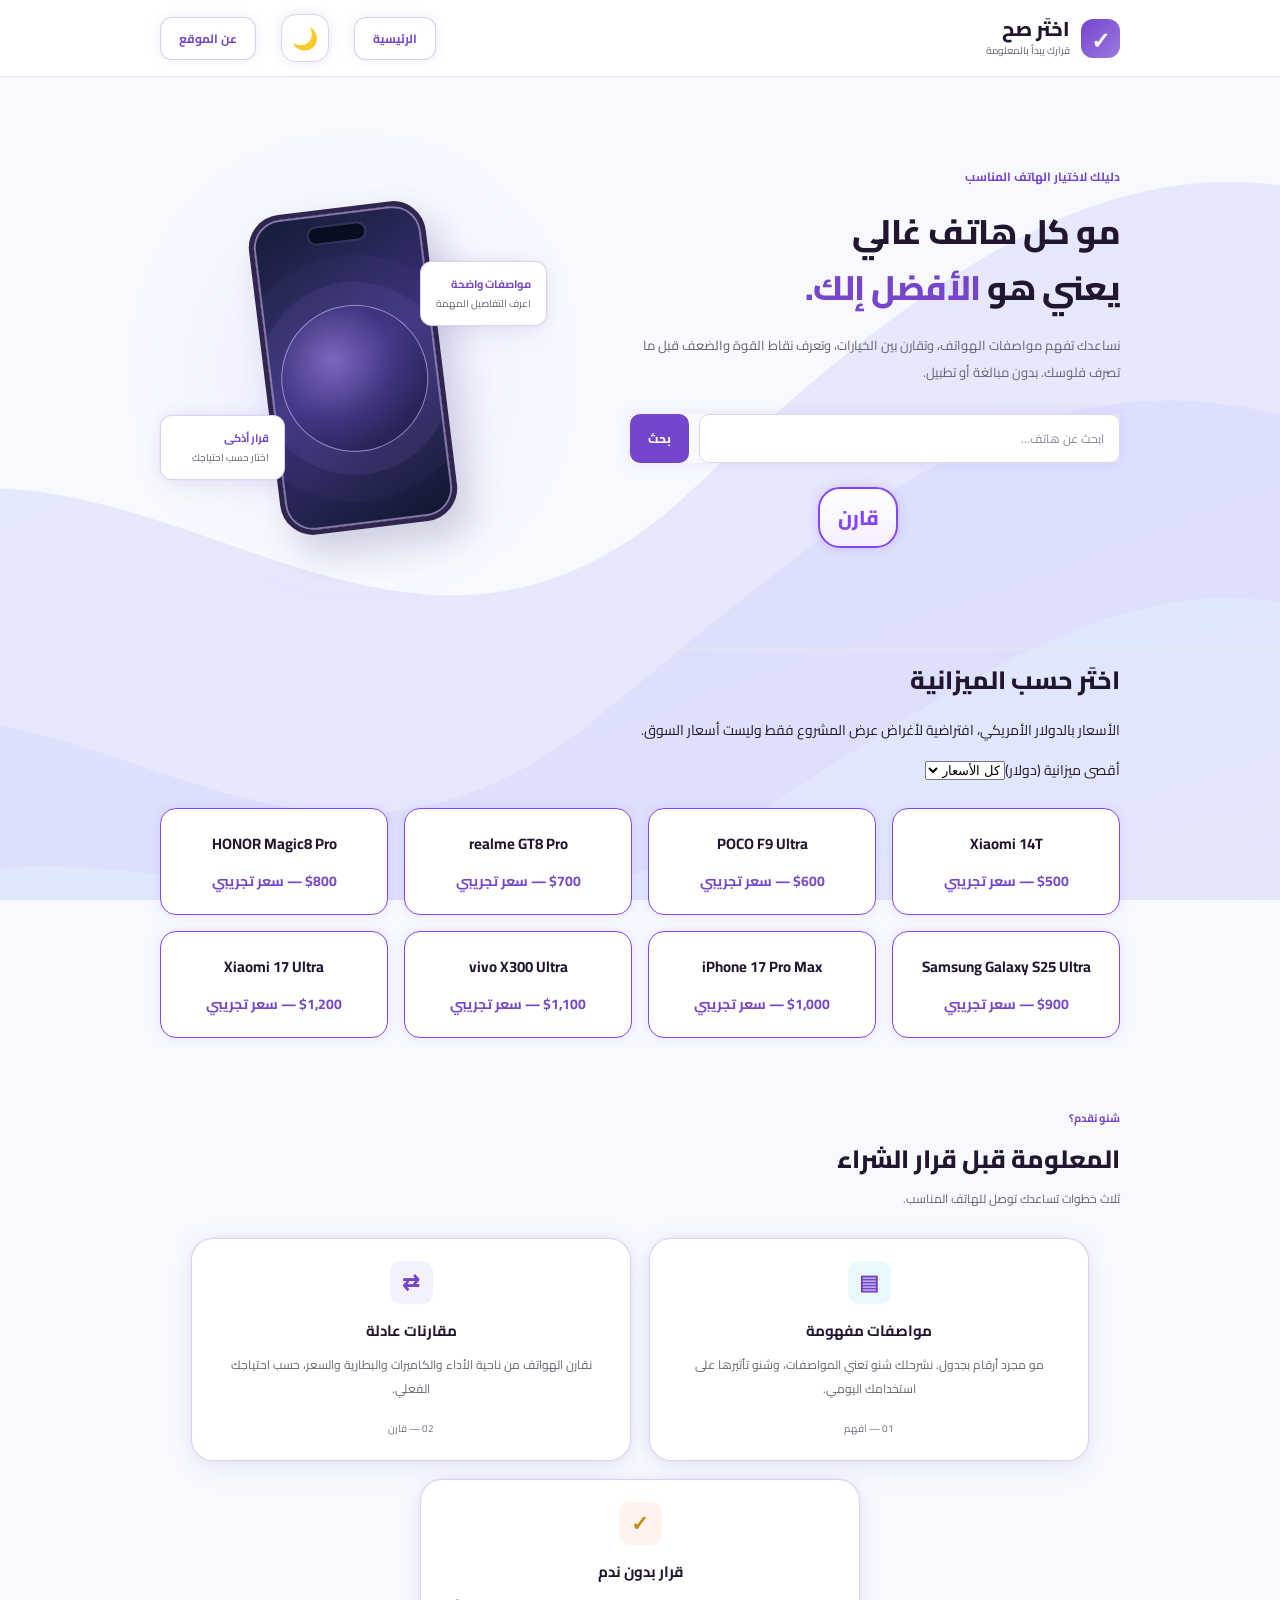
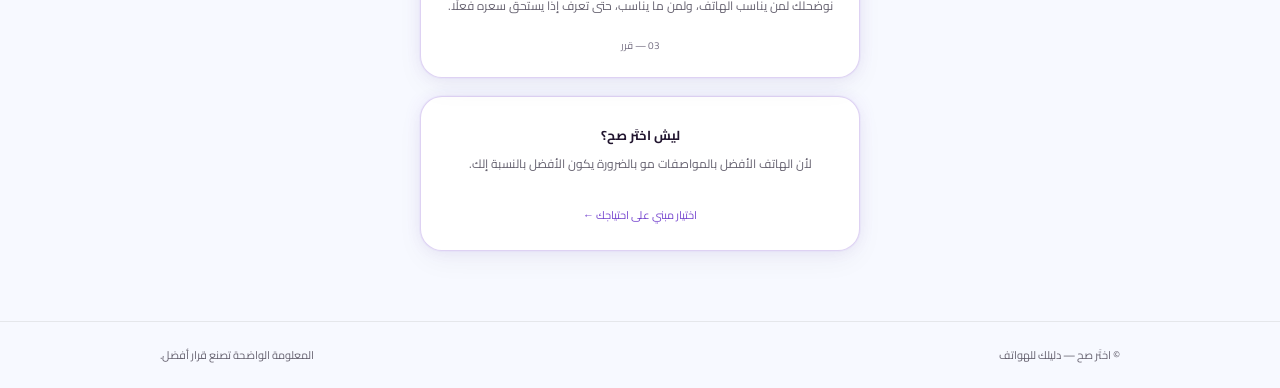
==== commit 304a724b: "Add files via upload" ====
--- a/index.html
+++ b/index.html
@@ -766,7 +766,7 @@
   color: #7545ce;
 }
   </style>
-<link rel="stylesheet" href="motion-background.css">
+
 <style>
 /* حدود بنفسجية هادئة ومتوهجة باستمرار */
 .service, .compare-card, .float-card, .note {
@@ -796,15 +796,62 @@
   cursor: pointer;
   box-shadow: 0 0 12px rgba(117, 69, 206, 0.15);
 }
+/* ترتيب بطاقات أسعار الهواتف */
+.ik-budget-results {
+    display: grid !important;
+    grid-template-columns: repeat(auto-fit, minmax(220px, 1fr));
+    gap: 16px;
+    margin-top: 25px;
+}
+
+.ik-budget-phone {
+    display: flex !important;
+    flex-direction: column;
+    align-items: center;
+    justify-content: center;
+    gap: 10px;
+    padding: 20px;
+    background: #ffffff;
+    border: 1px solid #8545ff;
+    border-radius: 16px;
+    text-decoration: none;
+    text-align: center;
+    box-shadow: 0 0 12px rgba(133, 69, 255, 0.12);
+}
+
+.ik-budget-phone strong {
+    color: #21152f;
+    font-size: 15px;
+}
+
+.ik-budget-phone span {
+    color: #7545ce;
+    font-size: 14px;
+    font-weight: 700;
+}
+
+/* الوضع الليلي */
+html[data-theme="dark"] .ik-budget-phone {
+    background: #202538;
+    border-color: #66508f;
+}
+
+html[data-theme="dark"] .ik-budget-phone strong {
+    color: #f1edfa;
+}
+
+html[data-theme="dark"] .ik-budget-phone span {
+    color: #c5a5ff;
+}
 </style>
 <link rel="stylesheet" href="theme.css">
 
+<link rel="stylesheet" href="wave-background.css">
 </head>
 
 <body>
-<div class="ik-motion" aria-hidden="true"><span class="ik-motion__halo ik-motion__halo--one"></span><span class="ik-motion__halo ik-motion__halo--two"></span></div>
-
-  <header>
+<div class="ik-wave-bg" aria-hidden="true"><div class="ik-wave-bg__light"></div><div class="ik-wave-bg__dark"></div></div>
+<header>
     <div class="container navbar">
 
       <div class="brand">
@@ -883,6 +930,8 @@
       </div>
     </section>
 
+
+<section class="ik-budget-section" id="budget" aria-labelledby="budgetHeading"><div class="container"><h2 id="budgetHeading">اختَر حسب الميزانية</h2><p class="ik-price-disclaimer">الأسعار بالدولار الأمريكي، افتراضية لأغراض عرض المشروع فقط وليست أسعار السوق.</p><div class="ik-budget-controls"><label for="ikBudget">أقصى ميزانية (دولار)</label><select id="ikBudget"><option value="0">كل الأسعار</option><option value="500">$500</option><option value="600">$600</option><option value="700">$700</option><option value="800">$800</option><option value="900">$900</option><option value="1000">$1,000</option><option value="1100">$1,100</option><option value="1200">$1,200</option></select></div><div id="ikBudgetResults" class="ik-budget-results" aria-live="polite"></div></div></section>
     <section class="section" id="services">
       <div class="container">
 
@@ -952,14 +1001,14 @@
   <script>
     // الهواتف الثمانية المعتمدة في مشروع اختَر صح.
     const phonesDatabase = [
-      { name: "Xiaomi 17 Ultra", model: "17 Ultra", brand: "Xiaomi", page: "xiaomi-17-ultra.html", aliases: ["شاومي 17 الترا", "شاومي 17 الترا"] },
-      { name: "vivo X300 Ultra", model: "X300 Ultra", brand: "vivo", page: "vivo-x300-ultra.html", aliases: ["فيفو اكس 300 الترا", "فيفو x300 ultra"] },
-      { name: "HONOR Magic8 Pro", model: "Magic8 Pro", brand: "HONOR", page: "honor-magic8-pro.html", aliases: ["هونر ماجيك 8 برو", "هونر ماجيك8 برو"] },
-      { name: "POCO F9 Ultra", model: "F9 Ultra", brand: "POCO", page: "poco-f9-ultra.html", aliases: ["بوكو اف 9 الترا", "بوكو f9 ultra"] },
-      { name: "realme GT8 Pro", model: "GT8 Pro", brand: "realme", page: "realme-gt8-pro.html", aliases: ["ريلمي جي تي 8 برو", "ريلمي gt8 pro"] },
-      {"name": "Xiaomi 14T", "model": "14T", "brand": "Xiaomi", "page": "xiaomi-14t.html", "aliases": ["شاومي 14t", "شاومي14تي", "xiaomi14t"]},
-      {"name": "Samsung Galaxy S25 Ultra", "model": "Galaxy S25 Ultra", "brand": "Samsung", "page": "samsung-s25-ultra.html", "aliases": ["سامسونج s25 ultra", "اس 25 الترا", "s25ultra", "galaxy s25 ultra"]},
-      {"name": "iPhone 17 Pro Max", "model": "iPhone 17 Pro Max", "brand": "Apple", "page": "iphone-17-pro-max.html", "aliases": ["ايفون 17 برو ماكس", "آيفون 17 برو ماكس", "iphone17promax", "17promax"]}
+      { name: "Xiaomi 17 Ultra", model: "17 Ultra", brand: "Xiaomi", page: "xiaomi-17-ultra.html", price_usd: 1200, aliases: ["شاومي 17 الترا", "شاومي 17 الترا"] },
+      { name: "vivo X300 Ultra", model: "X300 Ultra", brand: "vivo", page: "vivo-x300-ultra.html", price_usd: 1100, aliases: ["فيفو اكس 300 الترا", "فيفو x300 ultra"] },
+      { name: "HONOR Magic8 Pro", model: "Magic8 Pro", brand: "HONOR", page: "honor-magic8-pro.html", price_usd: 800, aliases: ["هونر ماجيك 8 برو", "هونر ماجيك8 برو"] },
+      { name: "POCO F9 Ultra", model: "F9 Ultra", brand: "POCO", page: "poco-f9-ultra.html", price_usd: 600, aliases: ["بوكو اف 9 الترا", "بوكو f9 ultra"] },
+      { name: "realme GT8 Pro", model: "GT8 Pro", brand: "realme", page: "realme-gt8-pro.html", price_usd: 700, aliases: ["ريلمي جي تي 8 برو", "ريلمي gt8 pro"] },
+      {"name": "Xiaomi 14T", "model": "14T", "brand": "Xiaomi", "page": "xiaomi-14t.html", "price_usd": 500, "aliases": ["شاومي 14t", "شاومي14تي", "xiaomi14t"]},
+      {"name": "Samsung Galaxy S25 Ultra", "model": "Galaxy S25 Ultra", "brand": "Samsung", "page": "samsung-s25-ultra.html", "price_usd": 900, "aliases": ["سامسونج s25 ultra", "اس 25 الترا", "s25ultra", "galaxy s25 ultra"]},
+      {"name": "iPhone 17 Pro Max", "model": "iPhone 17 Pro Max", "brand": "Apple", "page": "iphone-17-pro-max.html", "price_usd": 1000, "aliases": ["ايفون 17 برو ماكس", "آيفون 17 برو ماكس", "iphone17promax", "17promax"]}
     ];
     const resultElement = document.getElementById("result");
     const searchInput = document.getElementById("phoneSearch");
@@ -1001,6 +1050,10 @@
       if (event.key === "Enter") searchPhone();
     });
   </script>
+
+<script>
+(()=>{const select=document.getElementById('ikBudget');const results=document.getElementById('ikBudgetResults');if(!select||!results)return;function draw(){const limit=Number(select.value);const matches=phonesDatabase.filter(p=>p.price_usd&&(!limit||p.price_usd<=limit)).sort((a,b)=>a.price_usd-b.price_usd);results.replaceChildren();if(!matches.length){results.textContent='ماكو هواتف ضمن هالميزانية.';return;}matches.forEach(phone=>{const a=document.createElement('a');a.className='ik-budget-phone';a.href=phone.page;const name=document.createElement('strong');name.textContent=phone.name;const price=document.createElement('span');price.textContent='$'+phone.price_usd.toLocaleString('en-US')+' — سعر تجريبي';a.append(name,price);results.append(a);});}select.addEventListener('change',draw);draw();})();
+</script>
 <script src="theme.js" defer></script>
 </body>
 </html>
--- a/theme.css
+++ b/theme.css
@@ -296,3 +296,18 @@
     background: #353b58 !important;
     color: #ffffff !important;
 }
+
+/* Unified moving background for light and dark themes */
+html[data-theme="dark"] body, html[data-theme="dark"] main {background-color:transparent !important;}
+html[data-theme="dark"] .ik-motion {display:block !important;opacity:1 !important;background:#0b1024 !important;}
+html[data-theme="dark"] .ik-motion__halo {opacity:1 !important;}
+html[data-theme="dark"] .ik-motion__halo--one {background:radial-gradient(circle,rgba(94,60,174,.36),rgba(62,44,130,.17) 45%,transparent 75%) !important;}
+html[data-theme="dark"] .ik-motion__halo--two {background:radial-gradient(circle,rgba(36,78,153,.36),rgba(49,33,119,.17) 45%,transparent 75%) !important;}
+html[data-theme="dark"] .ik-budget-section,html[data-theme="dark"] .ik-budget-phone,html[data-theme="dark"] .ik-phone-price {background:#202538;color:#f1edfa;border-color:#50416f;}
+html[data-theme="dark"] .ik-price-disclaimer,html[data-theme="dark"] .ik-phone-price span {color:#b5b6c9;}
+html[data-theme="dark"] #ikBudget {background:#171b2b;color:#f1edfa;border-color:#50416f;}
+
+
+
+/* The SVG wave layer is the only animated page background. */
+html body > .ik-motion,html[data-theme="dark"] body > .ik-motion{display:none!important}
--- a/wave-background.css
+++ b/wave-background.css
@@ -0,0 +1,45 @@
+/* Original Ikhtar Sah wave art, shared by every page. */
+html {min-height:100%;background:#f7f9ff}
+html[data-theme="dark"] {background:#10192e}
+body,html[data-theme="dark"] body {background:transparent!important;isolation:isolate;min-height:100vh}
+body > header,body > main,body > footer,body > section,body > .ik-phone-price,body > .phone-actions {position:relative;z-index:1}
+body .ik-motion {display:none!important}
+.ik-wave-bg {position:fixed;inset:0;overflow:hidden;pointer-events:none;z-index:0;background:#f7f9ff;contain:layout paint style}
+html[data-theme="dark"] .ik-wave-bg {background:#10192e}
+.ik-wave-bg__light,.ik-wave-bg__dark {position:absolute;inset:0;opacity:0;transition:opacity .35s ease}
+.ik-wave-bg__light {opacity:1}
+html[data-theme="dark"] .ik-wave-bg__light {opacity:0}
+html[data-theme="dark"] .ik-wave-bg__dark {opacity:1}
+.ik-wave-bg__light::before,.ik-wave-bg__light::after,.ik-wave-bg__dark::before,.ik-wave-bg__dark::after {content:"";position:absolute;inset:-7%;background-position:center;background-repeat:no-repeat;background-size:cover;backface-visibility:hidden;will-change:transform}
+.ik-wave-bg__light::before,.ik-wave-bg__light::after {background-image:url('ikhtar-wave-light.svg')}
+.ik-wave-bg__dark::before,.ik-wave-bg__dark::after {background-image:url('ikhtar-wave-dark.svg')}
+.ik-wave-bg__light::before,.ik-wave-bg__dark::before {animation:ikWaveA 12s ease-in-out infinite alternate}
+.ik-wave-bg__light::after,.ik-wave-bg__dark::after {opacity:.20;animation:ikWaveB 15s ease-in-out infinite alternate-reverse}
+@keyframes ikWaveA {0%{transform:translate3d(-2%,-1%,0) scale(1.035)}50%{transform:translate3d(2%,1%,0) scale(1.075)}100%{transform:translate3d(-1%,1.5%,0) scale(1.035)}}
+@keyframes ikWaveB {0%{transform:translate3d(2%,1%,0) scale(1.065)}50%{transform:translate3d(-2%,-1.5%,0) scale(1.035)}100%{transform:translate3d(1%,1.5%,0) scale(1.065)}}
+/* Transparent structural sections only: cards stay opaque and readable. */
+main,.hero,.section,.ik-budget-section,html[data-theme="dark"] main,html[data-theme="dark"] .hero {background-color:transparent!important;background-image:none!important}
+@media(prefers-reduced-motion:reduce){.ik-wave-bg__light::before,.ik-wave-bg__dark::before,.ik-wave-bg__light::after,.ik-wave-bg__dark::after {animation:none;will-change:auto}}
+
+/* Fix: older animated halo layer must never cover the SVG waves. */
+html body > .ik-motion, html[data-theme="dark"] body > .ik-motion { display:none !important; visibility:hidden !important; }
+
+/* Dark-wave visibility repair: keep the background behind content but above the page fill. */
+html[data-theme="dark"] body { background: transparent !important; }
+html[data-theme="dark"] body > main,
+html[data-theme="dark"] body > section,
+html[data-theme="dark"] body > .container,
+html[data-theme="dark"] .section,
+html[data-theme="dark"] .hero { background-color: transparent !important; background-image: none !important; }
+.ik-wave-bg { z-index: 0 !important; opacity: 1 !important; visibility: visible !important; }
+html[data-theme="dark"] .ik-wave-bg { display: block !important; background: #10192e !important; }
+html[data-theme="dark"] .ik-wave-bg__dark { display: block !important; opacity: 1 !important; visibility: visible !important; }
+html[data-theme="dark"] .ik-wave-bg__light { opacity: 0 !important; }
+html[data-theme="dark"] .ik-wave-bg__dark::before,
+html[data-theme="dark"] .ik-wave-bg__dark::after { background-image: url('ikhtar-wave-dark.svg') !important; background-size: 115% 115%; }
+/* Make the motion noticeably visible instead of a nearly static 2% drift. */
+.ik-wave-bg__light::before,.ik-wave-bg__dark::before { animation: ikWaveVisibleA 7s ease-in-out infinite alternate !important; }
+.ik-wave-bg__light::after,.ik-wave-bg__dark::after { animation: ikWaveVisibleB 9s ease-in-out infinite alternate-reverse !important; opacity: .42; }
+@keyframes ikWaveVisibleA { 0% { transform: translate3d(-5%,-3%,0) scale(1.08); } 100% { transform: translate3d(6%,4%,0) scale(1.17); } }
+@keyframes ikWaveVisibleB { 0% { transform: translate3d(5%,3%,0) scale(1.17); } 100% { transform: translate3d(-6%,-4%,0) scale(1.08); } }
+@media(prefers-reduced-motion:reduce) { .ik-wave-bg__light::before,.ik-wave-bg__dark::before,.ik-wave-bg__light::after,.ik-wave-bg__dark::after { animation:none !important; } }
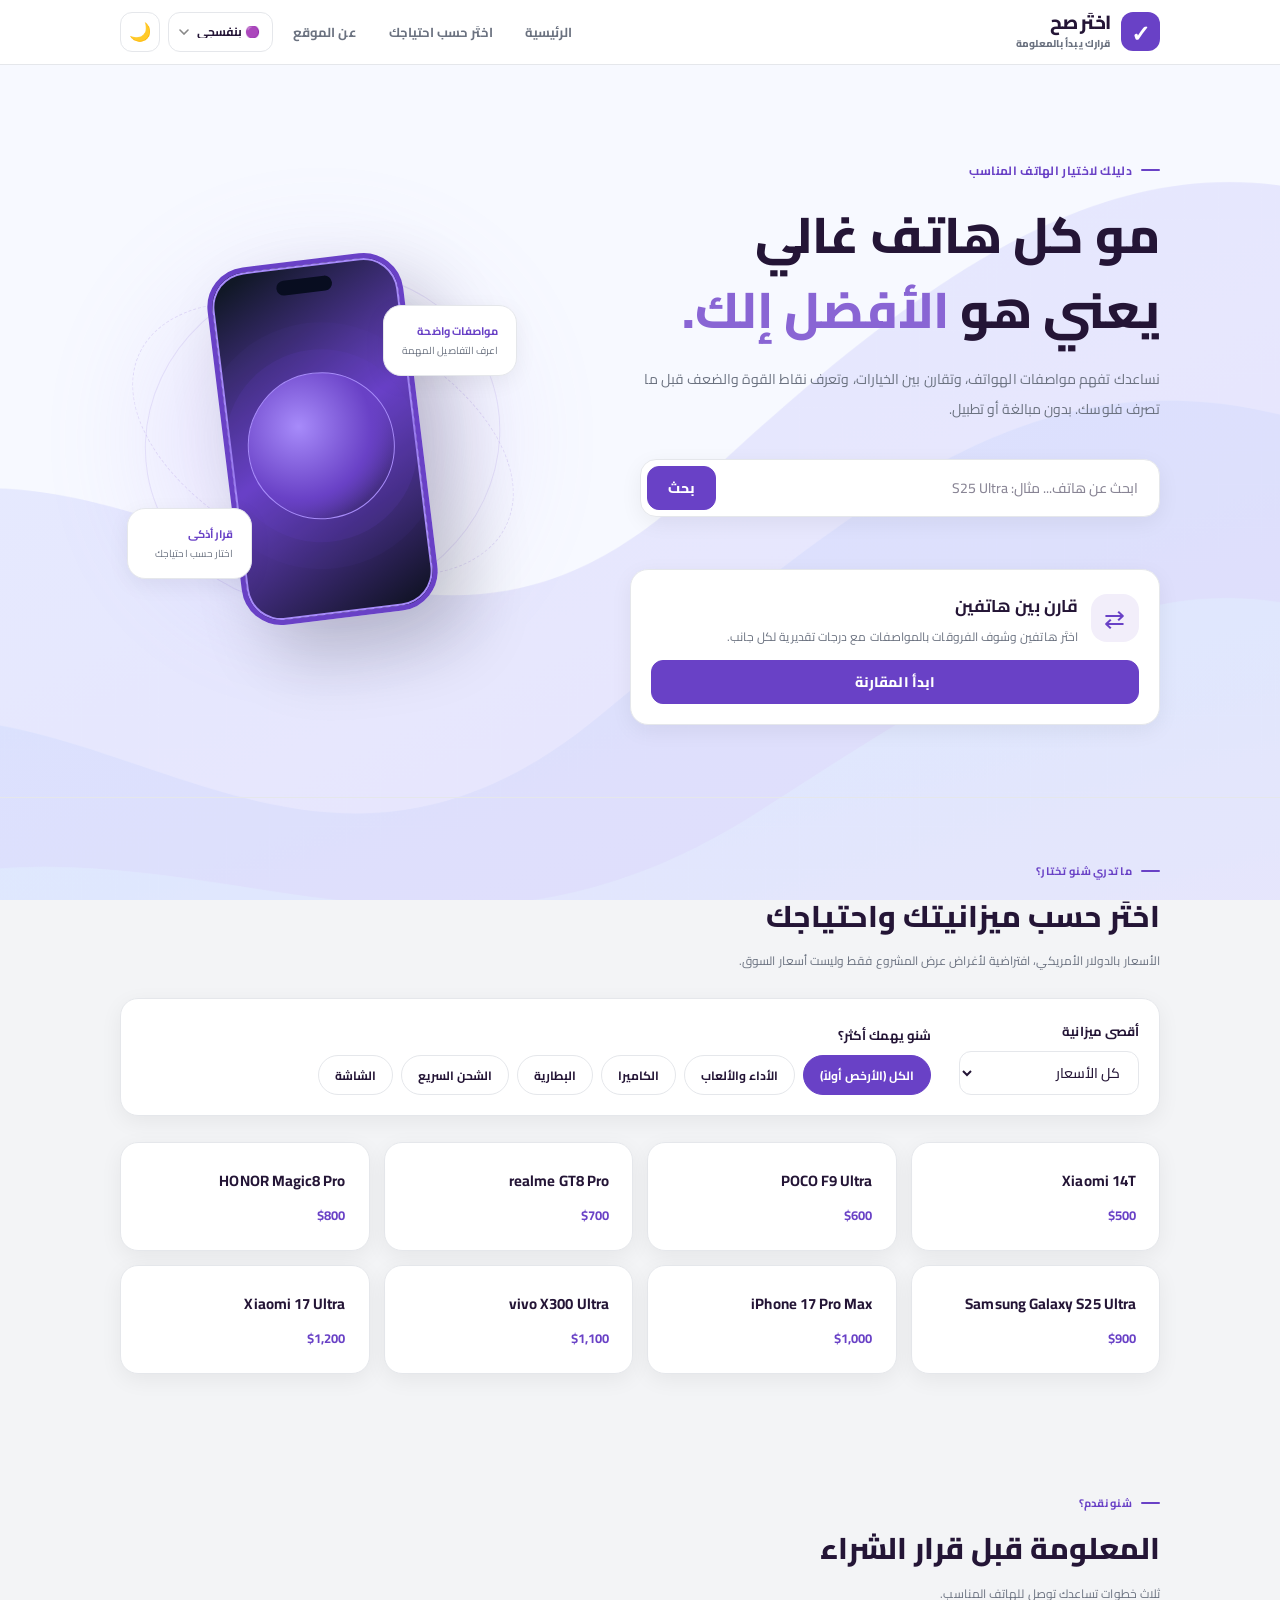
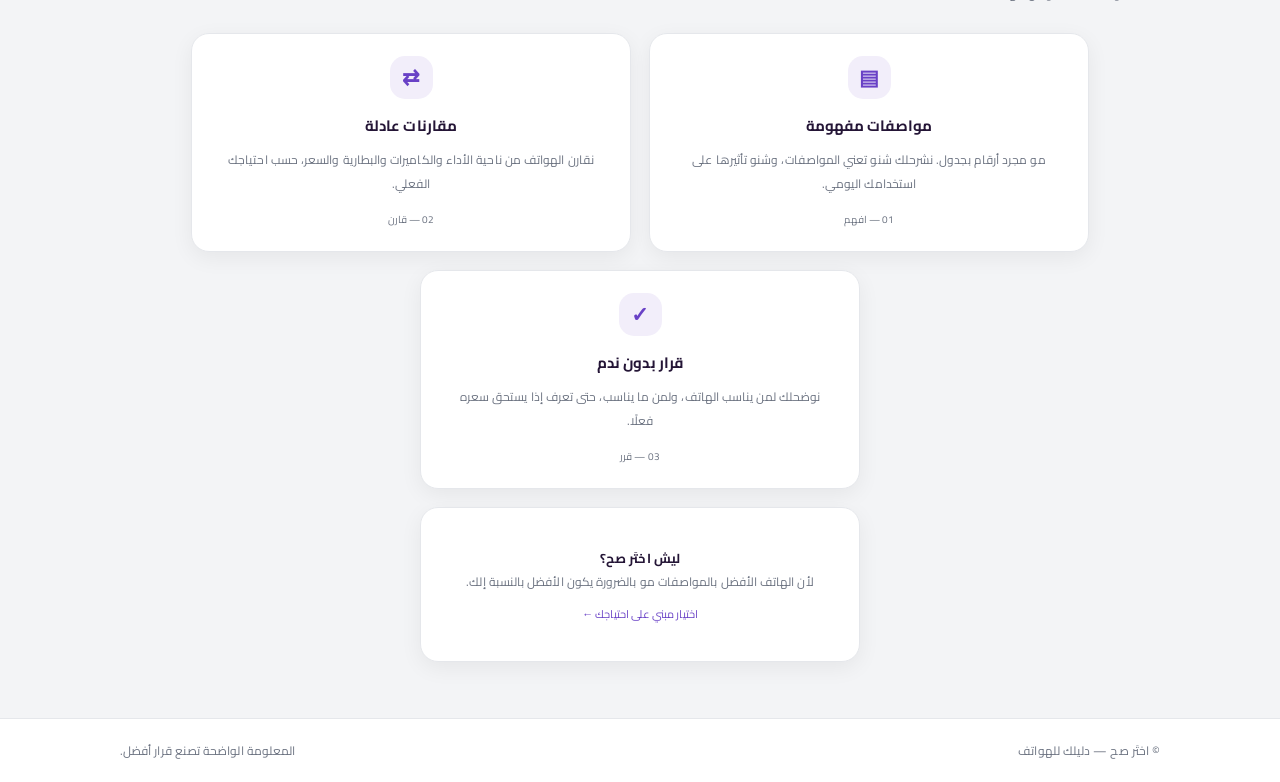
==== commit e92b2995: "Add files via upload" ====
--- a/index.html
+++ b/index.html
@@ -1,1059 +1,406 @@
-
 <!DOCTYPE html>
 <html lang="ar" dir="rtl">
 <head>
+<script>try{const p=localStorage.getItem('sitePalette');document.documentElement.dataset.palette=['violet','pine','burgundy','copper'].includes(p)?p:'violet'}catch(e){document.documentElement.dataset.palette='violet'}</script>
 <script>try{const t=localStorage.getItem('siteTheme');document.documentElement.dataset.theme=(t==='dark'||t==='light')?t:(matchMedia('(prefers-color-scheme: dark)').matches?'dark':'light')}catch(e){document.documentElement.dataset.theme='light'}</script>
-  <meta charset="UTF-8">
-  <meta name="viewport" content="width=device-width, initial-scale=1.0">
-  <title>اختَر صح | دليلك لاختيار الهاتف</title>
-
-  <link rel="preconnect" href="https://fonts.googleapis.com">
-  <link rel="preconnect" href="https://fonts.gstatic.com" crossorigin>
-  <link href="https://fonts.googleapis.com/css2?family=Cairo:wght@400;500;600;700;800&display=swap" rel="stylesheet">
-
-  <style>
-    :root {
-      --bg: #0b0d15;
-      --surface: #141824;
-      --border: #6a2ae0;
-      --text: #e0ec36;
-      --muted: #a4a9bb;
-      --blue: #29a5c7;
-      --purple: #c8c3d8;
-      --orange: #896613;
-    }
-
-    * {
-      box-sizing: border-box;
-    }
-
-    body {
-      margin: 0;
-background: #0e2546;
-      color: var(--text);
-      font-family: "Cairo", sans-serif;
-      font-size: 14px;
-    }
-
-    button, input {
-      font-family: inherit;
-    }
-
-    .container {
-      width: min(960px, 90%);
-      margin: auto;
-    }
-
-    header {
-      border-bottom: 1px solid var(--border);
-      background: rgba(11, 13, 21, .95);
-    }
-
-    .navbar {
-      min-height: 76px;
-      display: flex;
-      justify-content: space-between;
-      align-items: center;
-      gap: 20px;
-    }
-
-    .brand {
-      display: flex;
-      align-items: center;
-      gap: 11px;
-    }
-
-    .brand-icon {
-      width: 39px;
-      height: 39px;
-      border-radius: 12px;
-      background: linear-gradient(135deg, #4bc8ec, #8863df);
-      display: grid;
-      place-items: center;
-      color: #fff;
-      font-size: 23px;
-      font-weight: 800;
-    }
-
-    .brand-name {
-      font-size: 20px;
-      font-weight: 800;
-      line-height: 1.2;
-    }
-
-    .brand-caption {
-      font-size: 10px;
-      color: var(--muted);
-    }
-
-    nav {
-      display: flex;
-      align-items: center;
-      gap: 25px;
-    }
-
-    nav a {
-      color: var(--muted);
-      text-decoration: none;
-      font-size: 12px;
-      transition: color .2s;
-    }
-
-    nav a:hover {
-      color: var(--blue);
-    }
-
-    .hero {
-      position: relative;
-      padding: 88px 0 76px;
-      overflow: hidden;
-      border-bottom: 1px solid var(--border);
-      background:
-        radial-gradient(circle at 15% 30%, rgba(102, 74, 175, .14), transparent 38%),
-        radial-gradient(circle at 85% 65%, rgba(55, 149, 204, .10), transparent 40%);
-    }
-
-    .hero-layout {
-      display: grid;
-      grid-template-columns: 1.15fr .85fr;
-      align-items: center;
-      gap: 50px;
-    }
-
-    .eyebrow {
-      color: var(--blue);
-      font-size: 12px;
-      font-weight: 700;
-      margin-bottom: 16px;
-    }
-
-    h1 {
-      font-size: clamp(24px, 3vw, 34px);
-      line-height: 1.65;
-      letter-spacing: -.5px;
-      margin: 0 0 16px;
-      font-weight: 800;
-    }
-
-    h1 span {
-      color: var(--blue);
-    }
-
-    .hero-description {
-      color: var(--muted);
-      line-height: 2.1;
-      max-width: 490px;
-      margin: 0;
-      font-size: 13px;
-    }
-
-    .search-box {
-      display: flex;
-      gap: 9px;
-      margin-top: 27px;
-      max-width: 490px;
-    }
-
-    .search-box input {
-      flex: 1;
-      min-width: 0;
-      background: #191e2c;
-      border: 1px solid #353b50;
-      border-radius: 10px;
-      padding: 12px 15px;
-      color: #fff;
-      outline: none;
-      font-size: 12px;
-    }
-
-    .search-box input:focus {
-      border-color: var(--blue);
-    }
-
-    .search-box button {
-      border: none;
-      background: var(--blue);
-      color: #0b1720;
-      border-radius: 10px;
-      padding: 10px 23px;
-      font-weight: 800;
-      cursor: pointer;
-      font-size: 12px;
-    }
-
-    .search-box button:hover {
-      background: #8ee4f8;
-    }
-
-    #result {
-      color: var(--blue);
-      font-size: 12px;
-      margin-top: 12px;
-    }
-
-    .hero-art {
-      position: relative;
-      min-height: 320px;
-      display: grid;
-      place-items: center;
-    }
-
-    .art-glow {
-      position: absolute;
-      width: 260px;
-      height: 260px;
-      border-radius: 50%;
-      background: #6856d7;
-      opacity: .14;
-      filter: blur(65px);
-    }
-
-    .phone {
-      width: 160px;
-      height: 290px;
-      border-radius: 29px;
-      border: 6px solid #353a4c;
-      background: linear-gradient(155deg, #253f6b, #28204b 65%, #141a2a);
-      box-shadow: 18px 25px 55px rgba(0, 0, 0, .4);
-      transform: rotate(-10deg);
-      position: relative;
-    }
-
-    .phone::before {
-      content: "";
-      position: absolute;
-      top: 9px;
-      left: 50%;
-      transform: translateX(-50%);
-      width: 42px;
-      height: 11px;
-      background: #080a10;
-      border-radius: 20px;
-    }
-
-    .phone::after {
-      content: "";
-      position: absolute;
-      width: 95px;
-      height: 95px;
-      border-radius: 50%;
-      border: 1px solid rgba(140, 210, 255, .3);
-      top: 85px;
-      left: 25px;
-      box-shadow:
-        0 0 0 22px rgba(120, 130, 240, .08),
-        0 0 0 48px rgba(120, 130, 240, .04);
-    }
-
-    .float-card {
-      position: absolute;
-      background: rgba(27, 32, 49, .95);
-      border: 1px solid #42475f;
-      border-radius: 12px;
-      padding: 12px 16px;
-      box-shadow: 0 15px 30px rgba(0, 0, 0, .2);
-      font-size: 11px;
-      font-weight: 700;
-      z-index: 2;
-    }
-
-    .float-card small {
-      display: block;
-      color: var(--muted);
-      font-size: 10px;
-      font-weight: 400;
-    }
-
-    .float-one {
-      top: 45px;
-      right: 0;
-    }
-
-    .float-two {
-      bottom: 45px;
-      left: 0;
-    }
-
-    .float-one b {
-      color: var(--blue);
-    }
-
-    .float-two b {
-      color: var(--orange);
-    }
-
-    .section {
-      padding: 70px 0;
-    }
-
-    .section-heading {
-      margin-bottom: 28px;
-    }
-
-    .section-label {
-      font-size: 11px;
-      color: var(--purple);
-      font-weight: 700;
-    }
-
-    h2 {
-      margin: 7px 0 5px;
-      font-size: 25px;
-      font-weight: 800;
-    }
-
-    .section-heading p {
-      margin: 0;
-      color: var(--muted);
-      font-size: 12px;
-    }
-
-    .services {
-      display: grid;
-      grid-template-columns: repeat(3, 1fr);
-      gap: 14px;
-    }
-
-    .service {
-      background: var(--surface);
-      border: 1px solid var(--border);
-      border-radius: 14px;
-      padding: 25px 22px;
-      transition: border-color .2s, transform .2s;
-    }
-
-    .service:hover {
-      border-color: #555b80;
-      transform: translateY(-3px);
-    }
-
-    .service-icon {
-      width: 43px;
-      height: 43px;
-      display: grid;
-      place-items: center;
-      border-radius: 11px;
-      margin-bottom: 17px;
-      font-size: 21px;
-      font-weight: 800;
-    }
-
-    .icon-blue {
-      background: rgba(81, 201, 237, .12);
-      color: var(--blue);
-    }
-
-    .icon-purple {
-      background: rgba(165, 139, 250, .12);
-      color: var(--purple);
-    }
-
-    .icon-orange {
-      background: rgba(246, 161, 110, .12);
-      color: var(--orange);
-    }
-
-    .service h3 {
-      margin: 0 0 8px;
-      font-size: 15px;
-      font-weight: 700;
-    }
-
-    .service p {
-      margin: 0;
-      font-size: 12px;
-      line-height: 2;
-      color: var(--muted);
-    }
-
-    .service-number {
-      display: block;
-      margin-top: 18px;
-      color: #697088;
-      font-size: 10px;
-    }
-
-    .note {
-      margin-top: 35px;
-      background: #121725;
-      border: 1px solid #28334a;
-      border-right: 3px solid var(--blue);
-      border-radius: 10px;
-      padding: 20px 24px;
-      display: flex;
-      align-items: center;
-      justify-content: space-between;
-      gap: 20px;
-    }
-
-    .note strong {
-      font-size: 13px;
-    }
-
-    .note p {
-      margin: 4px 0 0;
-      color: var(--muted);
-      font-size: 12px;
-    }
-
-    .note-tag {
-      color: var(--blue);
-      font-size: 11px;
-      white-space: nowrap;
-    }
-
-    footer {
-      border-top: 1px solid var(--border);
-      padding: 23px 0;
-      color: #82899e;
-      font-size: 11px;
-    }
-
-    .footer-inner {
-      display: flex;
-      justify-content: space-between;
-      gap: 15px;
-    }
-
-    @media (max-width: 800px) {
-      .hero-layout {
-        grid-template-columns: 1fr;
-        gap: 15px;
-      }
-
-      .hero {
-        padding: 55px 0;
-      }
-
-      .hero-art {
-        min-height: 260px;
-      }
-
-      .phone {
-        transform: rotate(-7deg) scale(.8);
-      }
-
-      .float-one {
-        right: 10%;
-      }
-
-      .float-two {
-        left: 10%;
-      }
-
-      .services {
-        grid-template-columns: 1fr;
-      }
-    }
-
-    @media (max-width: 480px) {
-      nav {
-        gap: 12px;
-      }
-
-      nav a {
-        font-size: 10px;
-      }
-
-      .brand-name {
-        font-size: 17px;
-      }
-
-      .brand-caption {
-        font-size: 9px;
-      }
-
-      h1 {
-        font-size: 29px;
-      }
-
-      .search-box {
-        flex-direction: column;
-      }
-
-      .search-box button {
-        padding: 12px;
-      }
-
-      .note {
-        align-items: flex-start;
-        flex-direction: column;
-      }
-
-      .footer-inner {
-        flex-direction: column;
-      }
-    }
-    .compare-card {
-  display: flex;
-  align-items: center;
-  gap: 10px;
-  margin-top: 15px;
-  padding: 16px;
-  max-width: 400px;
-width: 100%;
-box-sizing: border-box;
-  background: #3e8ab0;
-  border: 1px solid #6c85b6;
-  border-radius: 13px;
-  text-decoration: none;
-  transition: 0.3s;
-}
-
-.compare-card:hover {
-  border-color: #7545ce;
-  transform: translateY(-3px);
-}
-
-.compare-icon {
-  font-size: 30px;
-  background: #e2dfdc;
-  padding: 12px;
-  border-radius: 12px;
-}
-
-.compare-info {
-  flex: 1;
-}
-
-.compare-info h3 {
-  color: #eaf133;
-  margin: 0 0 6px;
-}
-
-.compare-info p {
-  color: #fcfbfa;
-  font-size: 13px;
-  margin: 0;
-}
-
-.compare-arrow {
-  color: #7545ce;
-  font-size: 25px;
-}
-
-/* اختَر صح — الهوية الفاتحة للصفحة الرئيسية */
-:root {
-  --bg: #F3F4F6;
-  --surface: #FFFFFF;
-  --border: #E5E7EB;
-  --text: #21152F;
-  --muted: #65616F;
-  --blue: #7545CE;
-  --purple: #7545CE;
-  --orange: #C48B18;
-}
-body { background: var(--bg); color: var(--text); }
-header { background: #FFFFFF; border-bottom-color: var(--border); }
-.brand-icon { background: linear-gradient(135deg, #7545CE, #9B79E2); }
-nav a:hover { color: var(--blue); }
-.hero {
-  background: radial-gradient(circle at 15% 30%, rgba(117,69,206,.07), transparent 40%),
-              radial-gradient(circle at 85% 65%, rgba(117,69,206,.05), transparent 42%);
-  border-bottom-color: var(--border);
-}
-h1 span { color: var(--blue); }
-.search-box input { background: #FFFFFF; border-color: #DADCE3; color: var(--text); }
-.search-box input::placeholder { color: #898595; }
-.search-box button { background: var(--blue); color: #FFFFFF; }
-.search-box button:hover { background: #6036B6; }
-#result a { color: var(--blue) !important; }
-.art-glow { background: #A78BFA; opacity: .15; }
-.phone { border-color: #A39AB9; box-shadow: 18px 25px 55px rgba(41,25,78,.12); }
-.float-card { background: #FFFFFF; border-color: var(--border); box-shadow: 0 12px 28px rgba(41,25,78,.09); }
-.float-one b, .float-two b { color: var(--blue); }
-.service { background: #FFFFFF; border-color: var(--border); box-shadow: 0 6px 24px rgba(41,25,78,.035); }
-.service:hover { border-color: #A78BFA; }
-.service-number { color: #777184; }
-.note { background: #FFFFFF; border-color: var(--border); border-right: 3px solid var(--blue); }
-footer { border-top-color: var(--border); color: var(--muted); }
-.compare-card {
-  background: #FFFFFF;
-  border: 1px solid #E5E7EB;
-  border-radius: 18px;
-  max-width: 490px;
-  width: 100%;
-  margin: 20px 0 0;
-  padding: 16px;
-  display: flex;
-  flex-direction: column;
-  align-items: stretch;
-  gap: 13px;
-  box-shadow: 0 8px 26px rgba(41,25,78,.06);
-}
-.compare-content { display: flex; align-items: center; gap: 13px; }
-.compare-icon { display: grid; place-items: center; flex: 0 0 48px; width: 48px; height: 48px; background: #F0E9FF; color: #7545CE; font-size: 25px; border-radius: 13px; padding: 0; }
-.compare-info { flex: 1; min-width: 0; }
-.compare-info h3 { color: #21152F; margin: 0 0 4px; font-size: 16px; }
-.compare-info p { color: #65616F; font-size: 12px; line-height: 1.8; margin: 0; }
-.compare-button { display: block; background: #7545CE; color: #FFFFFF; text-align: center; padding: 10px 14px; border-radius: 11px; font-weight: 800; font-size: 14px; }
-.compare-card:hover { border-color: #7545CE; transform: translateY(-2px); }
-.compare-card:hover .compare-button { background: #6036B6; }
-@media (max-width: 480px) {
-  .compare-card { max-width: 100%; }
-  .hero { padding: 45px 0; }
-}
-
-
-/* واجهة هاتف واحدة، محسّنة ومرتّبة */
-.hero-art { width:100%; max-width:390px; min-height:370px; margin-inline:auto; isolation:isolate; }
-.art-glow { width:235px; height:265px; opacity:.13; }
-.phone { width:178px; height:322px; border:5px solid #30254e; border-radius:33px; transform:rotate(-7deg); background:linear-gradient(150deg,#181e3c 5%,#373075 49%,#10162d 100%); box-shadow:12px 20px 35px rgba(39,25,83,.18), inset 0 0 0 2px #8378a7; overflow:hidden; z-index:1; }
-.phone::before { top:13px; width:56px; height:15px; border-radius:12px; background:#080d20; box-shadow:0 0 0 2px rgba(255,255,255,.08); z-index:2; }
-.phone::after { width:145px; height:145px; top:93px; left:11px; border-radius:50%; border:1px solid rgba(206,189,255,.65); background:radial-gradient(circle at 36% 35%,rgba(183,150,255,.55),rgba(125,87,216,.22) 45%,transparent 73%); box-shadow:0 0 0 23px rgba(165,134,247,.09),0 0 0 50px rgba(165,134,247,.035); }
-.float-card { background:#fff; border:1px solid #e9e3f3; box-shadow:0 9px 25px rgba(41,25,78,.09); padding:12px 15px; min-width:125px; }
-.float-one { top:78px; right:0; }
-.float-two { bottom:73px; left:0; }
-@media(max-width:800px){.hero-art{max-width:350px;min-height:340px}.phone{transform:rotate(-7deg) scale(.9)}.float-one{right:0;top:70px}.float-two{left:0;bottom:62px}}
-@media(max-width:400px){.hero-art{max-width:300px}.float-card{min-width:108px;padding:10px;font-size:10px}.float-one{right:0}.float-two{left:0}}
-
-/* أزرار القائمة العلوية */
-nav a {
-  display: inline-flex;
-  align-items: center;
-  justify-content: center;
-  padding: 9px 18px;
-  border: 1px solid rgba(117, 69, 206, 0.28);
-  border-radius: 12px;
-  background: #fff;
-  color: #7545CE;
-  font-weight: 700;
-  box-shadow: 0 0 12px rgba(117, 69, 206, 0.10);
-  transition: all 0.25s ease;
-}
-
-nav a:hover {
-  background: #F3EDFF;
-  border-color: #7545CE;
-  box-shadow: 0 0 16px rgba(117, 69, 206, 0.18);
-}
-
-@media (max-width: 480px) {
-  nav a {
-    padding: 8px 11px;
-    font-size: 10px;
-  }
-
-  nav {
-    gap: 7px;
-  }
-}
-/* خانة البحث والزر بسطر واحد */
-.search-box {
-  display: flex;
-  flex-direction: row;
-  align-items: stretch;
-  gap: 10px;
-  width: 100%;
-  box-shadow: 0 0 12px rgba(133, 69, 255, 0.12);
-}
-
-.search-box input {
-  flex: 1;
-  min-width: 0;
-}
-
-.search-box button {
-  flex-shrink: 0;
-  white-space: nowrap;
-  padding: 10px 18px;
-}
-
-@media (max-width: 480px) {
-  .search-box {
-    flex-direction: row;
-  }
-
-  .search-box button {
-    padding: 10px 14px;
-  }
-}
-/* تصميم مستطيلات قسم شنو نقدم */
-.services {
-  display: flex;
-  flex-wrap: wrap;
-  justify-content: center;
-  gap: 18px;
-}
-
-.service,
-.note {
-  width: 100%;
-  max-width: 440px;
-  min-height: 155px;
-  margin: 0;
-  padding: 22px 25px;
-  border: 1px solid rgba(117, 69, 206, 0.3);
-  border-radius: 22px;
-  background: #FFFFFF;
-  box-shadow: 0 0 16px rgba(117, 69, 206, 0.10);
-  text-align: center;
-  transition: 0.25s ease;
-}
-
-.service {
-  display: flex;
-  flex-direction: column;
-  align-items: center;
-  justify-content: center;
-}
-
-.note {
-  margin: 18px auto 0;
-  display: flex;
-  flex-direction: column;
-  align-items: center;
-  justify-content: center;
-  border-right: 1px solid rgba(117, 69, 206, 0.3);
-}
-
-.service:hover,
-.note:hover {
-  border-color: #7545CE;
-  box-shadow: 0 0 20px rgba(117, 69, 206, 0.16);
-}
-
-.service-icon {
-  margin: 0 auto 12px;
-}
-
-.service h3,
-.service p,
-.note strong,
-.note p {
-  text-align: center;
-}
-
-.note-tag {
-  margin-top: 10px;
-  white-space: normal;
-}
-
-@media (max-width: 480px) {
-  .service,
-  .note {
-    max-width: 100%;
-    min-height: 145px;
-    padding: 20px;
-  }
-}
-/* زر المقارنة الجديد */
-a.compare-card {
-  display: flex;
-  align-items: center;
-  justify-content: center;
-
-  width: 80px;
-  max-width: 100%;
-  min-height: 20px;
-  padding: 10px 20px;
-  margin: 24px auto;
-
-  background: linear-gradient(180deg, #fff, #f5efff);
-  border: 2px solid #8545ff;
-  border-radius: 22px;
-
-  color: #8545ff;
-  font-size: 20px;
-  font-weight: 800;
-  text-decoration: none;
-
-  box-shadow: 0 0 12px rgba(133, 69, 255, 0.22);
-}
-
-a.compare-card:hover {
-  background: #f1e7ff;
-  color: #7545ce;
-}
-  </style>
+<meta charset="UTF-8">
+<meta name="viewport" content="width=device-width, initial-scale=1.0">
+<title>اختَر صح | دليلك لاختيار الهاتف</title>
+<meta name="description" content="اختَر صح: قارن مواصفات الهواتف، اعرف نقاط القوة والضعف، واختر الهاتف المناسب لميزانيتك واحتياجك بدون مبالغة أو تطبيل.">
+<meta name="theme-color" content="#7545ce">
+<meta property="og:type" content="website">
+<meta property="og:locale" content="ar_IQ">
+<meta property="og:title" content="اختَر صح | دليلك لاختيار الهاتف">
+<meta property="og:description" content="قارن الهواتف واعرف نقاط القوة والضعف قبل ما تصرف فلوسك.">
+<link rel="icon" href="data:image/svg+xml,%3Csvg xmlns='http://www.w3.org/2000/svg' viewBox='0 0 64 64'%3E%3Crect width='64' height='64' rx='16' fill='%237545ce'/%3E%3Cpath d='M18 33l10 10 18-22' fill='none' stroke='%23fff' stroke-width='7' stroke-linecap='round' stroke-linejoin='round'/%3E%3C/svg%3E">
+<link rel="preconnect" href="https://fonts.googleapis.com">
+<link rel="preconnect" href="https://fonts.gstatic.com" crossorigin>
+<link href="https://fonts.googleapis.com/css2?family=Cairo:wght@400;500;600;700;800&display=swap" rel="stylesheet">
 
 <style>
-/* حدود بنفسجية هادئة ومتوهجة باستمرار */
-.service, .compare-card, .float-card, .note {
-  border: 1px solid rgba(117, 69, 206, .24);
-  box-shadow: 0 0 0 1px rgba(117, 69, 206, .035),
-              0 0 18px rgba(117, 69, 206, .095),
-              0 10px 28px rgba(41, 25, 78, .045);
-}
-.service:hover, .compare-card:hover {
-  border-color: rgba(117, 69, 206, .38);
-  box-shadow: 0 0 22px rgba(117, 69, 206, .14),
-              0 12px 30px rgba(41, 25, 78, .07);
-}
-.search-box input:focus {
-  box-shadow: 0 0 0 3px rgba(117, 69, 206, .10);
-}
-.search-box input:focus {
-  border-color: #8545ff;
-  box-shadow: 0 0 17px rgba(133, 69, 255, 0.22);
-}
-#themeToggle {
-  background: #f5efff;
-  border: 1.5px solid #a77ae8;
-  border-radius: 14px;
-  padding: 8px 13px;
-  font-size: 20px;
-  cursor: pointer;
-  box-shadow: 0 0 12px rgba(117, 69, 206, 0.15);
-}
-/* ترتيب بطاقات أسعار الهواتف */
-.ik-budget-results {
-    display: grid !important;
-    grid-template-columns: repeat(auto-fit, minmax(220px, 1fr));
-    gap: 16px;
-    margin-top: 25px;
-}
-
-.ik-budget-phone {
-    display: flex !important;
-    flex-direction: column;
-    align-items: center;
-    justify-content: center;
-    gap: 10px;
-    padding: 20px;
-    background: #ffffff;
-    border: 1px solid #8545ff;
-    border-radius: 16px;
-    text-decoration: none;
-    text-align: center;
-    box-shadow: 0 0 12px rgba(133, 69, 255, 0.12);
-}
-
-.ik-budget-phone strong {
-    color: #21152f;
-    font-size: 15px;
-}
-
-.ik-budget-phone span {
-    color: #7545ce;
-    font-size: 14px;
-    font-weight: 700;
-}
-
-/* الوضع الليلي */
-html[data-theme="dark"] .ik-budget-phone {
-    background: #202538;
-    border-color: #66508f;
-}
-
-html[data-theme="dark"] .ik-budget-phone strong {
-    color: #f1edfa;
-}
-
-html[data-theme="dark"] .ik-budget-phone span {
-    color: #c5a5ff;
-}
+  /* ===== المتغيرات: فاتح / ليلي ===== */
+  :root {
+    --card: #ffffff;
+    --ink: #21152f;
+    --muted: #65616f;
+    --line: #e5e7eb;
+    --accent: #7545ce;
+    --accent-strong: #6036b6;
+    --accent-soft: #f0e9ff;
+    --header-bg: #ffffff;
+    --glow: rgba(117, 69, 206, .10);
+    --ring: rgba(117, 69, 206, .24);
+  }
+  html[data-theme="dark"] {
+    --card: #202538;
+    --ink: #f1edfa;
+    --muted: #b5b6c9;
+    --line: #50416f;
+    --accent: #b18aff;
+    --accent-strong: #c9b0ff;
+    --accent-soft: #2c2748;
+    --header-bg: #171b2b;
+    --glow: rgba(150, 100, 255, .09);
+    --ring: #50416f;
+  }
+
+  * { box-sizing: border-box; }
+  body { margin: 0; color: var(--ink); font-family: "Cairo", Tahoma, sans-serif; font-size: 14px; }
+  button, input, select { font-family: inherit; }
+  a { color: inherit; }
+  .container { width: min(960px, 90%); margin: auto; }
+  :focus-visible { outline: 3px solid var(--accent); outline-offset: 2px; }
+
+  /* ===== الهيدر ===== */
+  header { background: var(--header-bg); border-bottom: 1px solid var(--line); }
+  .navbar { min-height: 76px; display: flex; justify-content: space-between; align-items: center; gap: 20px; }
+  .brand { display: flex; align-items: center; gap: 11px; }
+  .brand-icon { width: 39px; height: 39px; border-radius: 12px; background: linear-gradient(135deg, #7545ce, #9b79e2); display: grid; place-items: center; color: #fff; font-size: 23px; font-weight: 800; }
+  .brand-name { font-size: 20px; font-weight: 800; line-height: 1.2; white-space: nowrap; }
+  .brand-caption { font-size: 10px; color: var(--muted); }
+  nav { display: flex; align-items: center; gap: 22px; }
+  nav a { color: var(--muted); text-decoration: none; font-size: 12px; transition: color .2s; white-space: nowrap; }
+  nav a:hover { color: var(--accent); }
+  #themeToggle { background: var(--accent-soft); border: 1.5px solid var(--ring); border-radius: 14px; cursor: pointer; box-shadow: 0 0 12px var(--glow); }
+
+  /* ===== الواجهة الرئيسية ===== */
+  .hero { position: relative; padding: 80px 0 64px; border-bottom: 1px solid var(--line); }
+  .hero-layout { display: grid; grid-template-columns: 1.15fr .85fr; align-items: center; gap: 50px; }
+  .eyebrow { color: var(--accent); font-size: 12px; font-weight: 700; margin-bottom: 16px; }
+  h1 { font-size: clamp(26px, 3vw, 34px); line-height: 1.65; letter-spacing: -.5px; margin: 0 0 16px; font-weight: 800; }
+  h1 span { color: var(--accent); }
+  .hero-description { color: var(--muted); line-height: 2.1; max-width: 490px; margin: 0; font-size: 13px; }
+
+  .search-box { display: flex; gap: 10px; margin-top: 27px; max-width: 490px; }
+  .search-box input { flex: 1; min-width: 0; background: var(--card); color: var(--ink); border: 1px solid var(--ring); border-radius: 10px; padding: 12px 15px; font-size: 13px; box-shadow: 0 0 12px rgba(133, 69, 255, .12); }
+  .search-box input::placeholder { color: #898595; }
+  .search-box input:focus { border-color: var(--accent); outline: none; box-shadow: 0 0 17px rgba(133, 69, 255, .22); }
+  .search-box button { flex-shrink: 0; border: 0; background: #7545ce; color: #fff; border-radius: 10px; padding: 10px 22px; font-weight: 800; font-size: 13px; cursor: pointer; }
+  .search-box button:hover { background: #6036b6; }
+  #result { color: var(--accent); font-size: 12px; margin-top: 12px; min-height: 20px; }
+
+  /* زر المقارنة: بطاقة واضحة بدل زر صغير */
+  .compare-card { display: flex; flex-direction: column; gap: 13px; max-width: 490px; width: 100%; margin: 20px 0 0; padding: 16px; text-decoration: none; background: var(--card); border: 1px solid var(--ring); border-radius: 18px; box-shadow: 0 8px 26px rgba(41, 25, 78, .06), 0 0 18px var(--glow); transition: border-color .2s, transform .2s; }
+  .compare-card:hover { border-color: var(--accent); transform: translateY(-2px); }
+  .compare-content { display: flex; align-items: center; gap: 13px; }
+  .compare-icon { display: grid; place-items: center; flex: 0 0 48px; width: 48px; height: 48px; background: var(--accent-soft); color: var(--accent); font-size: 25px; border-radius: 13px; }
+  .compare-info h3 { margin: 0 0 4px; font-size: 16px; }
+  .compare-info p { margin: 0; color: var(--muted); font-size: 12px; line-height: 1.8; }
+  .compare-button { display: block; background: #7545ce; color: #fff; text-align: center; padding: 10px 14px; border-radius: 11px; font-weight: 800; font-size: 14px; }
+  .compare-card:hover .compare-button { background: #6036b6; }
+
+  /* رسمة الهاتف */
+  .hero-art { position: relative; width: 100%; max-width: 390px; min-height: 370px; margin-inline: auto; display: grid; place-items: center; isolation: isolate; }
+  .art-glow { position: absolute; width: 235px; height: 265px; border-radius: 50%; background: #a78bfa; opacity: .15; filter: blur(65px); }
+  .phone { position: relative; width: 178px; height: 322px; border: 5px solid #30254e; border-radius: 33px; transform: rotate(-7deg); background: linear-gradient(150deg, #181e3c 5%, #373075 49%, #10162d 100%); box-shadow: 12px 20px 35px rgba(39, 25, 83, .18), inset 0 0 0 2px #8378a7; overflow: hidden; z-index: 1; }
+  .phone::before { content: ""; position: absolute; top: 13px; left: 50%; transform: translateX(-50%); width: 56px; height: 15px; border-radius: 12px; background: #080d20; z-index: 2; }
+  .phone::after { content: ""; position: absolute; width: 145px; height: 145px; top: 93px; left: 11px; border-radius: 50%; border: 1px solid rgba(206, 189, 255, .65); background: radial-gradient(circle at 36% 35%, rgba(183, 150, 255, .55), rgba(125, 87, 216, .22) 45%, transparent 73%); box-shadow: 0 0 0 23px rgba(165, 134, 247, .09), 0 0 0 50px rgba(165, 134, 247, .035); }
+  .float-card { position: absolute; z-index: 2; min-width: 125px; padding: 12px 15px; background: var(--card); border: 1px solid var(--ring); border-radius: 12px; box-shadow: 0 9px 25px rgba(41, 25, 78, .09), 0 0 18px var(--glow); font-size: 11px; font-weight: 700; }
+  .float-card b { color: var(--accent); }
+  .float-card small { display: block; color: var(--muted); font-size: 10px; font-weight: 400; }
+  .float-one { top: 78px; right: 0; }
+  .float-two { bottom: 73px; left: 0; }
+
+  /* ===== قسم الاختيار حسب الميزانية والاحتياج ===== */
+  .finder { padding: 56px 0 20px; }
+  .section-label { font-size: 11px; color: var(--accent); font-weight: 700; }
+  h2 { margin: 7px 0 6px; font-size: 25px; font-weight: 800; }
+  .price-note { margin: 0 0 18px; color: var(--muted); font-size: 12px; line-height: 1.9; }
+  .finder-controls { display: flex; flex-wrap: wrap; gap: 18px 28px; align-items: flex-end; margin-bottom: 22px; }
+  .field { display: flex; flex-direction: column; gap: 8px; }
+  .field > label, .field > span { font-weight: 700; font-size: 13px; }
+  #budget { min-width: 180px; padding: 11px 14px; border-radius: 12px; border: 1px solid var(--ring); background: var(--card); color: var(--ink); font-size: 13px; }
+  .needs { display: flex; flex-wrap: wrap; gap: 8px; }
+  .need { padding: 9px 15px; border-radius: 999px; border: 1.5px solid var(--ring); background: var(--card); color: var(--ink); font-size: 12px; font-weight: 700; cursor: pointer; transition: .2s; }
+  .need:hover { border-color: var(--accent); }
+  .need[aria-checked="true"] { background: #7545ce; border-color: #7545ce; color: #fff; }
+  .finder-results { display: grid; grid-template-columns: repeat(auto-fit, minmax(min(100%, 210px), 1fr)); gap: 14px; }
+  .phone-card { display: flex; flex-direction: column; gap: 8px; padding: 18px; text-decoration: none; background: var(--card); border: 1px solid var(--ring); border-radius: 18px; box-shadow: 0 0 16px var(--glow); transition: .2s; }
+  .phone-card:hover { border-color: var(--accent); transform: translateY(-2px); }
+  .phone-card strong { font-size: 15px; }
+  .phone-card .price { color: var(--accent); font-size: 13px; font-weight: 700; }
+  .phone-card .score { font-size: 12px; color: var(--muted); }
+  .phone-card .bar { height: 6px; border-radius: 6px; background: var(--accent-soft); overflow: hidden; }
+  .phone-card .bar i { display: block; height: 100%; background: linear-gradient(90deg, #7545ce, #9b79e2); border-radius: 6px; }
+  .finder-foot { margin-top: 14px; color: var(--muted); font-size: 11px; line-height: 1.9; }
+  .state { grid-column: 1 / -1; padding: 22px; border: 1px dashed var(--ring); border-radius: 16px; color: var(--muted); background: var(--card); line-height: 1.9; }
+
+  /* ===== شنو نقدم ===== */
+  .section { padding: 56px 0 70px; }
+  .section-heading { margin-bottom: 28px; }
+  .section-heading p { margin: 0; color: var(--muted); font-size: 12px; }
+  .services { display: flex; flex-wrap: wrap; justify-content: center; gap: 18px; }
+  .service, .note { width: 100%; max-width: 440px; min-height: 155px; padding: 22px 25px; border: 1px solid var(--ring); border-radius: 22px; background: var(--card); box-shadow: 0 0 18px var(--glow); text-align: center; display: flex; flex-direction: column; align-items: center; justify-content: center; transition: .25s ease; }
+  .service:hover, .note:hover { border-color: var(--accent); }
+  .service-icon { width: 43px; height: 43px; display: grid; place-items: center; border-radius: 11px; margin: 0 auto 12px; font-size: 21px; font-weight: 800; background: var(--accent-soft); color: var(--accent); }
+  .service h3 { margin: 0 0 8px; font-size: 15px; }
+  .service p, .note p { margin: 0; font-size: 12px; line-height: 2; color: var(--muted); }
+  .service-number { display: block; margin-top: 14px; color: var(--muted); font-size: 10px; }
+  .note { margin: 18px auto 0; }
+  .note strong { font-size: 13px; }
+  .note-tag { margin-top: 10px; color: var(--accent); font-size: 11px; }
+
+  footer { border-top: 1px solid var(--line); padding: 23px 0; color: var(--muted); font-size: 11px; background: var(--header-bg); }
+  .footer-inner { display: flex; justify-content: space-between; gap: 15px; }
+
+  /* ===== الموبايل ===== */
+  @media (max-width: 800px) {
+    .hero { padding: 48px 0; }
+    .hero-layout { grid-template-columns: 1fr; gap: 15px; }
+    .hero-art { max-width: 340px; min-height: 330px; }
+  }
+  @media (max-width: 480px) {
+    nav { gap: 12px; }
+    nav a { font-size: 11px; }
+    nav a[href="#home"] { display: none; }
+    .navbar { gap: 10px; }
+    #themeToggle { width: 42px; height: 42px; font-size: 18px; }
+    .brand-name { font-size: 17px; }
+    .brand-caption { display: none; }
+    .search-box button { padding: 10px 14px; }
+    .compare-card, .service, .note { max-width: 100%; }
+    .footer-inner { flex-direction: column; }
+  }
+  @media (prefers-reduced-motion: reduce) { * { transition: none !important; } }
 </style>
 <link rel="stylesheet" href="theme.css">
-
 <link rel="stylesheet" href="wave-background.css">
+<link rel="stylesheet" href="premium-studio.css">
+<link rel="stylesheet" href="mobile.css" media="(max-width:800px)">
+<link rel="stylesheet" href="themes.css">
+<link rel="stylesheet" href="site-final-fixes.css">
+<link rel="stylesheet" href="ikhtar-final.css">
 </head>
-
 <body>
 <div class="ik-wave-bg" aria-hidden="true"><div class="ik-wave-bg__light"></div><div class="ik-wave-bg__dark"></div></div>
+
 <header>
-    <div class="container navbar">
-
-      <div class="brand">
-        <div class="brand-icon">✓</div>
-        <div>
-          <div class="brand-name">اختَر صح</div>
-          <div class="brand-caption">قرارك يبدأ بالمعلومة</div>
+  <div class="container navbar">
+    <div class="brand">
+      <div class="brand-icon" aria-hidden="true">✓</div>
+      <div>
+        <div class="brand-name">اختَر صح</div>
+        <div class="brand-caption">قرارك يبدأ بالمعلومة</div>
+      </div>
+    </div>
+    <nav aria-label="التنقل الرئيسي">
+      <a href="#home">الرئيسية</a>
+      <a href="#finder">اختَر حسب احتياجك</a>
+      <a href="#services">عن الموقع</a>
+      <select id="paletteSelect" aria-label="اختيار لون الموقع">
+  <option value="violet">🟣 بنفسجي</option>
+  <option value="pine">🟢 صنوبري</option>
+  <option value="burgundy">🔴 عنابي</option>
+  <option value="copper">🟠 نحاسي</option>
+</select>
+      <button id="themeToggle" type="button" aria-label="تبديل الوضع الليلي">🌙</button>
+    </nav>
+  </div>
+</header>
+
+<main>
+  <section class="hero" id="home">
+    <div class="container hero-layout">
+      <div class="hero-content">
+        <div class="eyebrow">دليلك لاختيار الهاتف المناسب</div>
+        <h1>مو كل هاتف غالي<br>يعني هو <span>الأفضل إلك.</span></h1>
+        <p class="hero-description">
+          نساعدك تفهم مواصفات الهواتف، وتقارن بين الخيارات،
+          وتعرف نقاط القوة والضعف قبل ما تصرف فلوسك.
+          بدون مبالغة أو تطبيل.
+        </p>
+
+        <div class="search-box" role="search">
+          <input id="phoneSearch" type="search" autocomplete="off" placeholder="ابحث عن هاتف... مثال: S25 Ultra" aria-label="ابحث عن هاتف">
+          <button id="searchBtn" type="button">بحث</button>
         </div>
-      </div>
-
-      <nav>
-        <a href="#home">الرئيسية</a>
-        <button id="themeToggle" type="button" aria-label="تبديل الوضع الليلي">
-  🌙
-</button>
-        <a href="#services">عن الموقع</a>
-      </nav>
-
+        <div id="result" aria-live="polite"></div>
+
+        <a href="compare.html" class="compare-card">
+          <div class="compare-content">
+            <div class="compare-icon" aria-hidden="true">⇄</div>
+            <div class="compare-info">
+              <h3>قارن بين هاتفين</h3>
+              <p>اختَر هاتفين وشوف الفروقات بالمواصفات مع درجات تقديرية لكل جانب.</p>
+            </div>
+          </div>
+          <span class="compare-button">ابدأ المقارنة</span>
+        </a>
+      </div>
+
+      <div class="hero-art" aria-hidden="true">
+        <div class="art-glow"></div>
+        <div class="phone"></div>
+        <div class="float-card float-one"><b>مواصفات واضحة</b><small>اعرف التفاصيل المهمة</small></div>
+        <div class="float-card float-two"><b>قرار أذكى</b><small>اختار حسب احتياجك</small></div>
+      </div>
     </div>
-  </header>
-
-  <main>
-
-    <section class="hero" id="home">
-      <div class="container hero-layout">
-
-        <div class="hero-content">
-
-          <div class="eyebrow">
-            دليلك لاختيار الهاتف المناسب
-          </div>
-
-          <h1>
-            مو كل هاتف غالي<br>
-            يعني هو <span>الأفضل إلك.</span>
-          </h1>
-
-          <p class="hero-description">
-            نساعدك تفهم مواصفات الهواتف، وتقارن بين الخيارات،
-            وتعرف نقاط القوة والضعف قبل ما تصرف فلوسك.
-            بدون مبالغة أو تطبيل.
-          </p>
-
-          <div class="search-box">
-            <input
-              id="phoneSearch"
-              type="text"
-              placeholder="ابحث عن هاتف..."
-            >
-            <button onclick="searchPhone()">بحث</button>
-          </div>
-
-          <div id="result" aria-live="polite"></div>
-
-          <a href="compare.html" class="compare-card">قارن</a>
+  </section>
+
+  <section class="finder" id="finder" aria-labelledby="finderTitle">
+    <div class="container">
+      <div class="section-label">ما تدري شنو تختار؟</div>
+      <h2 id="finderTitle">اختَر حسب ميزانيتك واحتياجك</h2>
+      <p class="price-note" id="priceNote"></p>
+
+      <div class="finder-controls">
+        <div class="field">
+          <label for="budget">أقصى ميزانية</label>
+          <select id="budget"><option value="0">كل الأسعار</option></select>
         </div>
-
-        <div class="hero-art">
-
-          <div class="art-glow"></div>
-
-          <div class="phone"></div>
-
-          <div class="float-card float-one">
-            <b>مواصفات واضحة</b>
-            <small>اعرف التفاصيل المهمة</small>
-          </div>
-
-          <div class="float-card float-two">
-            <b>قرار أذكى</b>
-            <small>اختار حسب احتياجك</small>
-          </div>
-
+        <div class="field">
+          <span id="needLabel">شنو يهمك أكثر؟</span>
+          <div class="needs" role="radiogroup" aria-labelledby="needLabel" id="needs"></div>
         </div>
-
-      </div>
-    </section>
-
-
-<section class="ik-budget-section" id="budget" aria-labelledby="budgetHeading"><div class="container"><h2 id="budgetHeading">اختَر حسب الميزانية</h2><p class="ik-price-disclaimer">الأسعار بالدولار الأمريكي، افتراضية لأغراض عرض المشروع فقط وليست أسعار السوق.</p><div class="ik-budget-controls"><label for="ikBudget">أقصى ميزانية (دولار)</label><select id="ikBudget"><option value="0">كل الأسعار</option><option value="500">$500</option><option value="600">$600</option><option value="700">$700</option><option value="800">$800</option><option value="900">$900</option><option value="1000">$1,000</option><option value="1100">$1,100</option><option value="1200">$1,200</option></select></div><div id="ikBudgetResults" class="ik-budget-results" aria-live="polite"></div></div></section>
-    <section class="section" id="services">
-      <div class="container">
-
-        <div class="section-heading">
-          <div class="section-label">شنو نقدم؟</div>
-          <h2>المعلومة قبل قرار الشراء</h2>
-          <p>ثلاث خطوات تساعدك توصل للهاتف المناسب.</p>
-        </div>
-
-        <div class="services">
-
-          <article class="service">
-            <div class="service-icon icon-blue">▤</div>
-            <h3>مواصفات مفهومة</h3>
-            <p>
-              مو مجرد أرقام بجدول. نشرحلك شنو تعني
-              المواصفات، وشنو تأثيرها على استخدامك اليومي.
-            </p>
-            <span class="service-number">01 — افهم</span>
-          </article>
-
-          <article class="service">
-            <div class="service-icon icon-purple">⇄</div>
-            <h3>مقارنات عادلة</h3>
-            <p>
-              نقارن الهواتف من ناحية الأداء والكاميرات
-              والبطارية والسعر، حسب احتياجك الفعلي.
-            </p>
-            <span class="service-number">02 — قارن</span>
-          </article>
-
-          <article class="service">
-            <div class="service-icon icon-orange">✓</div>
-            <h3>قرار بدون ندم</h3>
-            <p>
-              نوضحلك لمن يناسب الهاتف، ولمن ما يناسب،
-              حتى تعرف إذا يستحق سعره فعلًا.
-            </p>
-            <span class="service-number">03 — قرر</span>
-          </article>
-
-        </div>
-
-        <div class="note">
-          <div>
-            <strong>ليش اختَر صح؟</strong>
-            <p>
-              لأن الهاتف الأفضل بالمواصفات مو بالضرورة
-              يكون الأفضل بالنسبة إلك.
-            </p>
-          </div>
-          <span class="note-tag">اختيار مبني على احتياجك ←</span>
-        </div>
-
-      </div>
-    </section>
-
-  </main>
-
-  <footer>
-    <div class="container footer-inner">
-      <span>© اختَر صح — دليلك للهواتف</span>
-      <span>المعلومة الواضحة تصنع قرار أفضل.</span>
+      </div>
+
+      <div id="finderResults" class="finder-results" aria-live="polite">
+        <div class="state">جاري تحميل الهواتف...</div>
+      </div>
+      <p class="finder-foot" id="finderFoot" hidden>
+        الترتيب حسب درجات تقديرية محسوبة من المواصفات المعلنة (فئة المعالج، السعة، التردد...)، وليست اختبارات فعلية.
+        الهاتف الذي لا تتوفر مواصفته يظهر بدون درجة بدل اختراع رقم.
+      </p>
     </div>
-  </footer>
-
-  <script>
-    // الهواتف الثمانية المعتمدة في مشروع اختَر صح.
-    const phonesDatabase = [
-      { name: "Xiaomi 17 Ultra", model: "17 Ultra", brand: "Xiaomi", page: "xiaomi-17-ultra.html", price_usd: 1200, aliases: ["شاومي 17 الترا", "شاومي 17 الترا"] },
-      { name: "vivo X300 Ultra", model: "X300 Ultra", brand: "vivo", page: "vivo-x300-ultra.html", price_usd: 1100, aliases: ["فيفو اكس 300 الترا", "فيفو x300 ultra"] },
-      { name: "HONOR Magic8 Pro", model: "Magic8 Pro", brand: "HONOR", page: "honor-magic8-pro.html", price_usd: 800, aliases: ["هونر ماجيك 8 برو", "هونر ماجيك8 برو"] },
-      { name: "POCO F9 Ultra", model: "F9 Ultra", brand: "POCO", page: "poco-f9-ultra.html", price_usd: 600, aliases: ["بوكو اف 9 الترا", "بوكو f9 ultra"] },
-      { name: "realme GT8 Pro", model: "GT8 Pro", brand: "realme", page: "realme-gt8-pro.html", price_usd: 700, aliases: ["ريلمي جي تي 8 برو", "ريلمي gt8 pro"] },
-      {"name": "Xiaomi 14T", "model": "14T", "brand": "Xiaomi", "page": "xiaomi-14t.html", "price_usd": 500, "aliases": ["شاومي 14t", "شاومي14تي", "xiaomi14t"]},
-      {"name": "Samsung Galaxy S25 Ultra", "model": "Galaxy S25 Ultra", "brand": "Samsung", "page": "samsung-s25-ultra.html", "price_usd": 900, "aliases": ["سامسونج s25 ultra", "اس 25 الترا", "s25ultra", "galaxy s25 ultra"]},
-      {"name": "iPhone 17 Pro Max", "model": "iPhone 17 Pro Max", "brand": "Apple", "page": "iphone-17-pro-max.html", "price_usd": 1000, "aliases": ["ايفون 17 برو ماكس", "آيفون 17 برو ماكس", "iphone17promax", "17promax"]}
-    ];
-    const resultElement = document.getElementById("result");
-    const searchInput = document.getElementById("phoneSearch");
-
-    function normalizePhoneName(value) {
-      return value.toLocaleLowerCase().replace(/[\s\-_]+/g, "")
-        .replace(/[أإآ]/g, "ا").replace(/ى/g, "ي");
-    }
-
-    function searchPhone() {
-      const query = normalizePhoneName(searchInput.value.trim());
-      if (!query) {
-        resultElement.textContent = "اكتب اسم الهاتف أولاً.";
-        return;
+  </section>
+
+  <section class="section" id="services">
+    <div class="container">
+      <div class="section-heading">
+        <div class="section-label">شنو نقدم؟</div>
+        <h2>المعلومة قبل قرار الشراء</h2>
+        <p>ثلاث خطوات تساعدك توصل للهاتف المناسب.</p>
+      </div>
+      <div class="services">
+        <article class="service">
+          <div class="service-icon" aria-hidden="true">▤</div>
+          <h3>مواصفات مفهومة</h3>
+          <p>مو مجرد أرقام بجدول. نشرحلك شنو تعني المواصفات، وشنو تأثيرها على استخدامك اليومي.</p>
+          <span class="service-number">01 — افهم</span>
+        </article>
+        <article class="service">
+          <div class="service-icon" aria-hidden="true">⇄</div>
+          <h3>مقارنات عادلة</h3>
+          <p>نقارن الهواتف من ناحية الأداء والكاميرات والبطارية والسعر، حسب احتياجك الفعلي.</p>
+          <span class="service-number">02 — قارن</span>
+        </article>
+        <article class="service">
+          <div class="service-icon" aria-hidden="true">✓</div>
+          <h3>قرار بدون ندم</h3>
+          <p>نوضحلك لمن يناسب الهاتف، ولمن ما يناسب، حتى تعرف إذا يستحق سعره فعلًا.</p>
+          <span class="service-number">03 — قرر</span>
+        </article>
+      </div>
+      <div class="note">
+        <strong>ليش اختَر صح؟</strong>
+        <p>لأن الهاتف الأفضل بالمواصفات مو بالضرورة يكون الأفضل بالنسبة إلك.</p>
+        <span class="note-tag">اختيار مبني على احتياجك ←</span>
+      </div>
+    </div>
+  </section>
+</main>
+
+<footer>
+  <div class="container footer-inner">
+    <span>© اختَر صح — دليلك للهواتف</span>
+    <span>المعلومة الواضحة تصنع قرار أفضل.</span>
+  </div>
+</footer>
+
+<script src="app.js"></script>
+<script>
+(() => {
+  const NEEDS = [
+    { key: 'all', label: 'الكل (الأرخص أولاً)' },
+    { key: 'الأداء', label: 'الأداء والألعاب' },
+    { key: 'الكاميرات', label: 'الكاميرا' },
+    { key: 'البطارية', label: 'البطارية' },
+    { key: 'الشحن', label: 'الشحن السريع' },
+    { key: 'الشاشة', label: 'الشاشة' }
+  ];
+  const $ = id => document.getElementById(id);
+  const input = $('phoneSearch'), result = $('result');
+  const budget = $('budget'), needsBox = $('needs'), out = $('finderResults'), foot = $('finderFoot');
+  let phones = [], need = 'all';
+
+  const state = text => { out.replaceChildren(); const d = document.createElement('div'); d.className = 'state'; d.textContent = text; out.appendChild(d); foot.hidden = true; };
+
+  function draw() {
+    const limit = Number(budget.value);
+    let list = phones.filter(p => p.price_usd && (!limit || p.price_usd <= limit));
+    if (!list.length) { state('ماكو هواتف ضمن هالميزانية حالياً.'); return; }
+    list = need === 'all'
+      ? list.sort((a, b) => a.price_usd - b.price_usd)
+      : list.sort((a, b) => (b.scores[need] ?? -1) - (a.scores[need] ?? -1) || a.price_usd - b.price_usd);
+
+    out.replaceChildren();
+    list.forEach(p => {
+      const a = document.createElement('a'); a.className = 'phone-card'; a.href = p.page;
+      const name = document.createElement('strong'); name.textContent = p.name;
+      const price = document.createElement('span'); price.className = 'price'; price.textContent = IK.price(p);
+      a.append(name, price);
+      if (need !== 'all') {
+        const v = p.scores[need];
+        const score = document.createElement('span'); score.className = 'score';
+        score.textContent = v == null ? need + ': غير مصنّف (مواصفة ناقصة)' : need + ': ' + v.toFixed(1) + ' / 10 (تقدير)';
+        a.appendChild(score);
+        if (v != null) { const bar = document.createElement('div'); bar.className = 'bar'; const i = document.createElement('i'); i.style.width = (v * 10) + '%'; bar.appendChild(i); a.appendChild(bar); }
       }
-      const matches = phonesDatabase.filter(phone =>
-        [phone.name, phone.model, phone.brand + ' ' + phone.model, ...(phone.aliases || [])]
-          .some(label => normalizePhoneName(label).includes(query))
-      );
-      if (matches.length === 1 && matches[0].page) {
-        window.location.href = matches[0].page;
-        return;
-      }
-      if (!matches.length) {
-        resultElement.textContent = "ما لقينا هذا الهاتف حالياً، راح نضيفه قريباً.";
-        return;
-      }
-      resultElement.replaceChildren();
-      matches.forEach(phone => {
-        const link = document.createElement("a");
-        link.href = phone.page;
-        link.textContent = phone.name;
-        link.style.cssText = "display:block;color:#7545CE;padding:7px;text-decoration:underline";
-        resultElement.appendChild(link);
+      out.appendChild(a);
+    });
+    foot.hidden = need === 'all';
+  }
+
+  function setupControls(data) {
+    $('priceNote').textContent = data.meta.price_note || '';
+    const steps = [...new Set(phones.map(p => p.price_usd).filter(Boolean).map(v => Math.ceil(v / 100) * 100))].sort((a, b) => a - b);
+    steps.forEach(v => { const o = document.createElement('option'); o.value = v; o.textContent = 'حتى $' + v.toLocaleString('en-US'); budget.appendChild(o); });
+    budget.addEventListener('change', draw);
+    NEEDS.forEach(n => {
+      const b = document.createElement('button');
+      b.type = 'button'; b.className = 'need'; b.setAttribute('role', 'radio');
+      b.setAttribute('aria-checked', String(n.key === need)); b.textContent = n.label;
+      b.addEventListener('click', () => {
+        need = n.key;
+        needsBox.querySelectorAll('.need').forEach(x => x.setAttribute('aria-checked', String(x === b)));
+        draw();
       });
-    }
-
-    searchInput.addEventListener("keydown", event => {
-      if (event.key === "Enter") searchPhone();
+      needsBox.appendChild(b);
     });
-  </script>
-
-<script>
-(()=>{const select=document.getElementById('ikBudget');const results=document.getElementById('ikBudgetResults');if(!select||!results)return;function draw(){const limit=Number(select.value);const matches=phonesDatabase.filter(p=>p.price_usd&&(!limit||p.price_usd<=limit)).sort((a,b)=>a.price_usd-b.price_usd);results.replaceChildren();if(!matches.length){results.textContent='ماكو هواتف ضمن هالميزانية.';return;}matches.forEach(phone=>{const a=document.createElement('a');a.className='ik-budget-phone';a.href=phone.page;const name=document.createElement('strong');name.textContent=phone.name;const price=document.createElement('span');price.textContent='$'+phone.price_usd.toLocaleString('en-US')+' — سعر تجريبي';a.append(name,price);results.append(a);});}select.addEventListener('change',draw);draw();})();
+  }
+
+  function search() {
+    const q = input.value.trim();
+    if (!q) { result.textContent = 'اكتب اسم الهاتف أولاً.'; return; }
+    if (!phones.length) { result.textContent = IK.loadError(); return; }
+    const m = IK.find(phones, q);
+    if (m.length === 1) { IK.go(m[0]); return; }
+    result.textContent = m.length ? 'اختَر من القائمة:' : 'ما لقينا هالهاتف حالياً، راح نضيفه قريباً.';
+    if (m.length) input.dispatchEvent(new Event('input'));
+  }
+
+  IK.load().then(data => {
+    phones = data.phones;
+    setupControls(data);
+    draw();
+    const s = IK.suggest(input, () => phones, IK.go);
+    input.addEventListener('keydown', e => {
+      if (e.key !== 'Enter') return;
+      e.preventDefault();
+      const a = s.active();
+      if (a) IK.go(a); else search();
+    });
+    input.addEventListener('input', () => { result.textContent = ''; });
+  }).catch(() => {
+    state(IK.loadError());
+    input.addEventListener('keydown', e => { if (e.key === 'Enter') search(); });
+  });
+  $('searchBtn').addEventListener('click', search);
+})();
 </script>
 <script src="theme.js" defer></script>
+<script src="premium-studio.js" defer></script>
+<script src="premium-navigation.js" defer></script>
+<script src="mobile.js" defer></script>
 </body>
 </html>
--- a/theme.css
+++ b/theme.css
@@ -13,21 +13,10 @@
   --line: #45405d;
 }
 
-/* Page background, without flattening every content container */
+/* لون النص فقط؛ الخلفية تأتي من wave-background.css */
 html[data-theme="dark"] body,
 html[data-theme="dark"] main {
-  background-color: #10121e !important;
-  color: #f1edfa !important;
-}
-
-/* توهجات الخلفية */
-html[data-theme="dark"] .ik-motion {
-  opacity: .13 !important;
-}
-
-html[data-theme="dark"] .ik-motion__halo,
-html[data-theme="dark"] .ik-motion__point {
-  opacity: .08 !important;
+  color: #f1edfa !important;
 }
 
 /* الهيدر */
@@ -204,10 +193,6 @@
   border-radius: 24px !important;
 }
 
-/* إخفاء التدرجات الفاتحة بالخلفية */
-html[data-theme="dark"] .ik-motion {
-  display: none !important;
-}
 /* تذييل الصفحة بالوضع الليلي */
 html[data-theme="dark"] footer {
   background: #10121e !important;
@@ -297,17 +282,120 @@
     color: #ffffff !important;
 }
 
-/* Unified moving background for light and dark themes */
-html[data-theme="dark"] body, html[data-theme="dark"] main {background-color:transparent !important;}
-html[data-theme="dark"] .ik-motion {display:block !important;opacity:1 !important;background:#0b1024 !important;}
-html[data-theme="dark"] .ik-motion__halo {opacity:1 !important;}
-html[data-theme="dark"] .ik-motion__halo--one {background:radial-gradient(circle,rgba(94,60,174,.36),rgba(62,44,130,.17) 45%,transparent 75%) !important;}
-html[data-theme="dark"] .ik-motion__halo--two {background:radial-gradient(circle,rgba(36,78,153,.36),rgba(49,33,119,.17) 45%,transparent 75%) !important;}
 html[data-theme="dark"] .ik-budget-section,html[data-theme="dark"] .ik-budget-phone,html[data-theme="dark"] .ik-phone-price {background:#202538;color:#f1edfa;border-color:#50416f;}
 html[data-theme="dark"] .ik-price-disclaimer,html[data-theme="dark"] .ik-phone-price span {color:#b5b6c9;}
 html[data-theme="dark"] #ikBudget {background:#171b2b;color:#f1edfa;border-color:#50416f;}
 
 
 
-/* The SVG wave layer is the only animated page background. */
-html body > .ik-motion,html[data-theme="dark"] body > .ik-motion{display:none!important}
+
+/* Ikhtar Sah — understated premium interactions (v3 enhancement) */
+@media (prefers-reduced-motion: no-preference) {
+  :root { --ik-ease: cubic-bezier(.22,1,.36,1); }
+  button, .compare-button, a.compare-card, .search-box button, .nav a, .back, .ik-budget-phone, .finder-results a {
+    transition: transform .24s var(--ik-ease), box-shadow .28s ease, border-color .25s ease, background-color .25s ease, color .25s ease;
+  }
+  button:not(:disabled):active, a.compare-card:active, .compare-button:active, .nav a:active {
+    transform: scale(.97);
+  }
+  @media (hover:hover) and (pointer:fine) {
+    button:not(:disabled):hover, .compare-button:hover, .nav a:hover {
+      transform: translateY(-2px);
+    }
+    a.compare-card:hover, .ik-budget-phone:hover, .finder-results a:hover, .compare-card:hover {
+      transform: translateY(-3px);
+      box-shadow: 0 12px 30px rgba(86,48,145,.10);
+    }
+  }
+  .ik-pressed { animation: ik-press .28s var(--ik-ease); }
+  @keyframes ik-press { 0% { filter:brightness(1); } 45% { filter:brightness(1.10); } 100% { filter:brightness(1); } }
+  .ik-enter { animation: ik-enter .36s var(--ik-ease) both; }
+  @keyframes ik-enter { from { opacity:.65; transform:translateY(7px); } to { opacity:1; transform:translateY(0); } }
+}
+:where(a, button, input, select):focus-visible {
+  outline: 2px solid #9466d4;
+  outline-offset: 3px;
+}
+@media (prefers-reduced-motion: reduce) {
+  .ik-pressed, .ik-enter { animation:none !important; }
+}
+
+/* Accessibility: readable available-colors label in dark theme. */
+html[data-theme="dark"] .phone-colors p {
+  color: #f4efff !important;
+}
+html[data-theme="dark"] .phone-colors #selectedColor {
+  color: #c7a8ff !important;
+}
+/* Palette-specific glow colors */
+html[data-palette="violet"] {
+  --palette-glow: 105, 65, 198;
+}
+
+html[data-palette="pine"] {
+  --palette-glow: 14, 64, 39;
+}
+
+html[data-palette="burgundy"] {
+  --palette-glow: 92, 2, 43;
+}
+
+html[data-palette="copper"] {
+  --palette-glow: 159, 66, 11;
+}
+
+/* Remove old purple glow in AMOLED mode */
+html[data-theme="dark"] .hero,
+html[data-theme="dark"] .finder,
+html[data-theme="dark"] .ik-budget-section {
+  filter: none;
+}
+
+html[data-theme="dark"] button:hover,
+html[data-theme="dark"] a:hover {
+  box-shadow: 0 0 16px rgba(var(--palette-glow), 0.18);
+}
+@media (max-width: 800px) {
+  header .container.nav,
+  header .wrap.top {
+    display: flex !important;
+    flex-direction: row !important;
+    flex-wrap: nowrap !important;
+    align-items: center !important;
+    justify-content: space-between !important;
+    gap: 6px !important;
+    padding: 10px 0 !important;
+  }
+
+  header .brand,
+  header .logo {
+    flex: 0 0 auto !important;
+    font-size: 16px !important;
+    white-space: nowrap !important;
+  }
+
+  header .back {
+    flex: 0 0 auto !important;
+    padding: 8px !important;
+    font-size: 11px !important;
+    white-space: nowrap !important;
+  }
+
+  header #paletteSelect {
+    flex: 1 1 auto !important;
+    width: 0 !important;
+    min-width: 0 !important;
+    font-size: 10px !important;
+    padding: 6px 3px !important;
+  }
+
+  header #themeToggle {
+    flex: 0 0 36px !important;
+    width: 36px !important;
+    min-width: 36px !important;
+    height: 36px !important;
+    min-height: 36px !important;
+    font-size: 18px !important;
+    padding: 0 !important;
+  }
+}
--- a/wave-background.css
+++ b/wave-background.css
@@ -1,45 +1,148 @@
-/* Original Ikhtar Sah wave art, shared by every page. */
-html {min-height:100%;background:#f7f9ff}
-html[data-theme="dark"] {background:#10192e}
-body,html[data-theme="dark"] body {background:transparent!important;isolation:isolate;min-height:100vh}
-body > header,body > main,body > footer,body > section,body > .ik-phone-price,body > .phone-actions {position:relative;z-index:1}
-body .ik-motion {display:none!important}
-.ik-wave-bg {position:fixed;inset:0;overflow:hidden;pointer-events:none;z-index:0;background:#f7f9ff;contain:layout paint style}
-html[data-theme="dark"] .ik-wave-bg {background:#10192e}
-.ik-wave-bg__light,.ik-wave-bg__dark {position:absolute;inset:0;opacity:0;transition:opacity .35s ease}
-.ik-wave-bg__light {opacity:1}
-html[data-theme="dark"] .ik-wave-bg__light {opacity:0}
-html[data-theme="dark"] .ik-wave-bg__dark {opacity:1}
-.ik-wave-bg__light::before,.ik-wave-bg__light::after,.ik-wave-bg__dark::before,.ik-wave-bg__dark::after {content:"";position:absolute;inset:-7%;background-position:center;background-repeat:no-repeat;background-size:cover;backface-visibility:hidden;will-change:transform}
-.ik-wave-bg__light::before,.ik-wave-bg__light::after {background-image:url('ikhtar-wave-light.svg')}
-.ik-wave-bg__dark::before,.ik-wave-bg__dark::after {background-image:url('ikhtar-wave-dark.svg')}
-.ik-wave-bg__light::before,.ik-wave-bg__dark::before {animation:ikWaveA 12s ease-in-out infinite alternate}
-.ik-wave-bg__light::after,.ik-wave-bg__dark::after {opacity:.20;animation:ikWaveB 15s ease-in-out infinite alternate-reverse}
-@keyframes ikWaveA {0%{transform:translate3d(-2%,-1%,0) scale(1.035)}50%{transform:translate3d(2%,1%,0) scale(1.075)}100%{transform:translate3d(-1%,1.5%,0) scale(1.035)}}
-@keyframes ikWaveB {0%{transform:translate3d(2%,1%,0) scale(1.065)}50%{transform:translate3d(-2%,-1.5%,0) scale(1.035)}100%{transform:translate3d(1%,1.5%,0) scale(1.065)}}
-/* Transparent structural sections only: cards stay opaque and readable. */
-main,.hero,.section,.ik-budget-section,html[data-theme="dark"] main,html[data-theme="dark"] .hero {background-color:transparent!important;background-image:none!important}
-@media(prefers-reduced-motion:reduce){.ik-wave-bg__light::before,.ik-wave-bg__dark::before,.ik-wave-bg__light::after,.ik-wave-bg__dark::after {animation:none;will-change:auto}}
+/* اختَر صح — خلفية الأمواج (نسخة موحّدة ونظيفة)
+   طبقتان فقط: فاتحة وداكنة، كل واحدة بحركتين. تتوقف الحركة عند إخفاء التبويب. */
+html { min-height: 100%; background: #f7f9ff; }
+html[data-theme="dark"] { background: #10192e; }
+body { background: transparent !important; isolation: isolate; min-height: 100vh; }
 
-/* Fix: older animated halo layer must never cover the SVG waves. */
-html body > .ik-motion, html[data-theme="dark"] body > .ik-motion { display:none !important; visibility:hidden !important; }
+body > header, body > main, body > footer, body > section,
+body > .ik-phone-price, body > .phone-actions { position: relative; z-index: 1; }
 
-/* Dark-wave visibility repair: keep the background behind content but above the page fill. */
-html[data-theme="dark"] body { background: transparent !important; }
-html[data-theme="dark"] body > main,
-html[data-theme="dark"] body > section,
-html[data-theme="dark"] body > .container,
-html[data-theme="dark"] .section,
-html[data-theme="dark"] .hero { background-color: transparent !important; background-image: none !important; }
-.ik-wave-bg { z-index: 0 !important; opacity: 1 !important; visibility: visible !important; }
-html[data-theme="dark"] .ik-wave-bg { display: block !important; background: #10192e !important; }
-html[data-theme="dark"] .ik-wave-bg__dark { display: block !important; opacity: 1 !important; visibility: visible !important; }
-html[data-theme="dark"] .ik-wave-bg__light { opacity: 0 !important; }
-html[data-theme="dark"] .ik-wave-bg__dark::before,
-html[data-theme="dark"] .ik-wave-bg__dark::after { background-image: url('ikhtar-wave-dark.svg') !important; background-size: 115% 115%; }
-/* Make the motion noticeably visible instead of a nearly static 2% drift. */
-.ik-wave-bg__light::before,.ik-wave-bg__dark::before { animation: ikWaveVisibleA 7s ease-in-out infinite alternate !important; }
-.ik-wave-bg__light::after,.ik-wave-bg__dark::after { animation: ikWaveVisibleB 9s ease-in-out infinite alternate-reverse !important; opacity: .42; }
-@keyframes ikWaveVisibleA { 0% { transform: translate3d(-5%,-3%,0) scale(1.08); } 100% { transform: translate3d(6%,4%,0) scale(1.17); } }
-@keyframes ikWaveVisibleB { 0% { transform: translate3d(5%,3%,0) scale(1.17); } 100% { transform: translate3d(-6%,-4%,0) scale(1.08); } }
-@media(prefers-reduced-motion:reduce) { .ik-wave-bg__light::before,.ik-wave-bg__dark::before,.ik-wave-bg__light::after,.ik-wave-bg__dark::after { animation:none !important; } }
+/* أقسام هيكلية شفافة فقط؛ البطاقات تبقى معتمة ومقروءة */
+main, .hero, .section, .ik-budget-section, .finder { background-color: transparent !important; background-image: none !important; }
+
+.ik-wave-bg {
+  position: fixed; inset: 0; z-index: 0; overflow: hidden; pointer-events: none;
+  background: #f7f9ff; contain: layout paint style;
+}
+html[data-theme="dark"] .ik-wave-bg { background: #10192e; }
+
+.ik-wave-bg__light, .ik-wave-bg__dark { position: absolute; inset: 0; opacity: 0; transition: opacity .35s ease; }
+.ik-wave-bg__light { opacity: 1; }
+html[data-theme="dark"] .ik-wave-bg__light { opacity: 0; }
+html[data-theme="dark"] .ik-wave-bg__dark { opacity: 1; }
+
+.ik-wave-bg__light::before, .ik-wave-bg__light::after,
+.ik-wave-bg__dark::before, .ik-wave-bg__dark::after {
+  content: ""; position: absolute; inset: -7%;
+  background-position: center; background-repeat: no-repeat; background-size: cover;
+  backface-visibility: hidden; will-change: transform;
+}
+.ik-wave-bg__light::before, .ik-wave-bg__light::after { background-image: url('ikhtar-wave-light.svg'); }
+.ik-wave-bg__dark::before, .ik-wave-bg__dark::after { background-image: url('ikhtar-wave-dark.svg'); background-size: 115% 115%; }
+
+.ik-wave-bg__light::before, .ik-wave-bg__dark::before { animation: ikWaveA 7s ease-in-out infinite alternate; }
+.ik-wave-bg__light::after,  .ik-wave-bg__dark::after  { opacity: .42; animation: ikWaveB 9s ease-in-out infinite alternate-reverse; }
+
+@keyframes ikWaveA { 0% { transform: translate3d(-5%,-3%,0) scale(1.08); } 100% { transform: translate3d(6%,4%,0) scale(1.17); } }
+@keyframes ikWaveB { 0% { transform: translate3d(5%,3%,0) scale(1.17); } 100% { transform: translate3d(-6%,-4%,0) scale(1.08); } }
+
+/* الموبايل: طبقة واحدة متحركة فقط لتخفيف الحمل على المعالج والبطارية */
+@media (max-width: 700px) {
+  .ik-wave-bg__light::after, .ik-wave-bg__dark::after { animation: none; transform: scale(1.1); will-change: auto; }
+}
+
+/* توقف الحركة عندما يكون التبويب مخفياً (يضبطها theme.js) */
+html.ik-paused .ik-wave-bg *, html.ik-paused .ik-wave-bg::before,
+html.ik-paused .ik-wave-bg *::before, html.ik-paused .ik-wave-bg *::after { animation-play-state: paused !important; }
+
+@media (prefers-reduced-motion: reduce) {
+  .ik-wave-bg__light::before, .ik-wave-bg__dark::before,
+  .ik-wave-bg__light::after, .ik-wave-bg__dark::after { animation: none; will-change: auto; }
+}
+/* Theme backgrounds — exact original colors */
+html[data-palette="violet"][data-theme="light"],
+html[data-palette="violet"][data-theme="light"] .ik-wave-bg {
+  background: #f3f4f6;
+}
+
+html[data-palette="pine"][data-theme="light"],
+html[data-palette="pine"][data-theme="light"] .ik-wave-bg {
+  background: #f6f0e4;
+}
+
+html[data-palette="burgundy"][data-theme="light"],
+html[data-palette="burgundy"][data-theme="light"] .ik-wave-bg {
+  background: #feeff0;
+}
+
+html[data-palette="copper"][data-theme="light"],
+html[data-palette="copper"][data-theme="light"] .ik-wave-bg {
+  background: #e1e7e6;
+}
+
+/* True AMOLED black for every palette */
+html[data-theme="dark"],
+html[data-theme="dark"] .ik-wave-bg {
+  background: #000000;
+}
+/* تجهيز الأمواج لتغيير ألوانها حسب الثيم */
+html .ik-wave-bg__light,
+html .ik-wave-bg__dark {
+  display: block;
+}
+/* أمواج خافتة في الوضع الليلي AMOLED */
+html[data-theme="dark"] .ik-wave-bg__dark {
+  opacity: 0.35;
+}
+
+html[data-theme="dark"] .ik-wave-bg {
+  background: #000000;
+}
+/* أمواج ثيم الصنوبر الملكي */
+html[data-theme="light"][data-palette="pine"]
+.ik-wave-bg__light::before,
+html[data-theme="light"][data-palette="pine"]
+.ik-wave-bg__light::after {
+  background-image: url("ikhtar-wave-pine-light.svg");
+}
+/* أمواج العنابي */
+html[data-theme="light"][data-palette="burgundy"]
+.ik-wave-bg__light::before,
+html[data-theme="light"][data-palette="burgundy"]
+.ik-wave-bg__light::after {
+  background-image: url("ikhtar-wave-burgundy-light.svg");
+}
+
+/* أمواج النحاسي */
+html[data-theme="light"][data-palette="copper"]
+.ik-wave-bg__light::before,
+html[data-theme="light"][data-palette="copper"]
+.ik-wave-bg__light::after {
+  background-image: url("ikhtar-wave-copper-light.svg");
+}
+/* AMOLED waves for all palettes */
+html[data-theme="dark"] .ik-wave-bg__dark {
+  opacity: 0.12;
+}
+
+html[data-theme="dark"] .ik-wave-bg {
+  background: #000000;
+}
+
+html[data-theme="dark"][data-palette="violet"]
+.ik-wave-bg__dark::before,
+html[data-theme="dark"][data-palette="violet"]
+.ik-wave-bg__dark::after {
+  background-image: url("ikhtar-wave-violet-dark.svg");
+}
+
+html[data-theme="dark"][data-palette="pine"]
+.ik-wave-bg__dark::before,
+html[data-theme="dark"][data-palette="pine"]
+.ik-wave-bg__dark::after {
+  background-image: url("ikhtar-wave-pine-dark.svg");
+}
+
+html[data-theme="dark"][data-palette="burgundy"]
+.ik-wave-bg__dark::before,
+html[data-theme="dark"][data-palette="burgundy"]
+.ik-wave-bg__dark::after {
+  background-image: url("ikhtar-wave-burgundy-dark.svg");
+}
+
+html[data-theme="dark"][data-palette="copper"]
+.ik-wave-bg__dark::before,
+html[data-theme="dark"][data-palette="copper"]
+.ik-wave-bg__dark::after {
+  background-image: url("ikhtar-wave-copper-dark.svg");
+}
--- a/premium-studio.css
+++ b/premium-studio.css
@@ -0,0 +1,81 @@
+/* IKHTAR SAH — STUDIO EDITION / cohesive premium design system */
+:root{--ik-ease:cubic-bezier(.22,1,.36,1);--ik-shadow:0 18px 50px rgba(44,25,94,.09),0 2px 9px rgba(44,25,94,.04);--ik-border:rgba(124,91,187,.19)}
+html{scroll-behavior:smooth;scroll-padding-top:95px}body{letter-spacing:.005em;-webkit-font-smoothing:antialiased}::selection{background:#b79af5;color:#201038}
+header{position:sticky!important;top:0;z-index:90!important;background:rgba(255,255,255,.83)!important;backdrop-filter:blur(22px) saturate(155%);-webkit-backdrop-filter:blur(22px) saturate(155%);box-shadow:0 1px 0 rgba(109,82,157,.06);transition:background .35s}
+html[data-theme=dark] header{background:rgba(20,23,39,.86)!important}
+.navbar{min-height:78px}.brand-icon{box-shadow:0 8px 22px rgba(117,69,206,.26);transform:rotate(-4deg)}.brand-name{letter-spacing:-.04em}
+nav a{padding:9px 13px;border-radius:12px;transition:background .25s,color .25s,transform .25s!important}nav a:hover{background:var(--accent-soft);transform:translateY(-1px)}
+#themeToggle{transition:transform .45s var(--ik-ease),box-shadow .3s!important}#themeToggle:hover{transform:rotate(-12deg) scale(1.06);box-shadow:0 8px 24px rgba(117,69,206,.18)!important}
+body:has(.hero-layout) .hero{padding:104px 0 100px!important;overflow:hidden}.hero-layout{gap:65px!important}.eyebrow,.section-label{display:inline-flex;align-items:center;gap:9px;letter-spacing:.025em}.eyebrow:before,.section-label:before{content:'';width:19px;height:2px;background:currentColor;border-radius:9px}
+body:has(.hero-layout) .hero h1{font-size:clamp(35px,4.65vw,59px)!important;line-height:1.48!important;letter-spacing:-1.6px!important;max-width:670px}.hero h1 span{background:linear-gradient(105deg,#7140cc,#a77aff,#6441c4);-webkit-background-clip:text;background-clip:text;color:transparent!important}
+.hero-description{font-size:14px!important;line-height:2.15!important;max-width:520px!important}.search-box{margin-top:35px!important;max-width:530px!important;gap:9px!important;padding:7px;background:var(--card);border:1px solid var(--ik-border);border-radius:19px;box-shadow:var(--ik-shadow);transition:box-shadow .3s,border-color .3s}.search-box:focus-within{border-color:#a481e5;box-shadow:0 0 0 4px rgba(117,69,206,.1),var(--ik-shadow)}
+.search-box input{border:0!important;box-shadow:none!important;background:transparent!important;padding:12px 16px!important;min-height:47px}.search-box input:focus{box-shadow:none!important}.search-box button,.compare-button,.action{background:var(--theme-accent)!important;border-radius:13px!important;box-shadow:0 6px 18px rgba(104,55,195,.22);transition:transform .28s var(--ik-ease),box-shadow .28s,filter .28s!important}.search-box button:hover,.compare-button:hover,.action:hover:not(:disabled){filter:brightness(1.09);transform:translateY(-2px);box-shadow:0 12px 24px rgba(104,55,195,.28)}
+.compare-card{max-width:530px!important;border-radius:22px!important;padding:20px!important;box-shadow:var(--ik-shadow)!important;transition:transform .45s var(--ik-ease),box-shadow .4s,border-color .4s!important}.compare-card:hover{transform:translateY(-6px)!important;box-shadow:0 26px 55px rgba(65,35,130,.14)!important}.compare-icon{border-radius:16px!important;background:linear-gradient(145deg,#f2ebff,#e9dcff)!important}.compare-info h3{font-size:17px!important}
+.hero-art{perspective:950px;min-height:425px!important}.hero-art:before{content:'';position:absolute;inset:11% 4%;border:1px solid rgba(129,90,210,.14);border-radius:50%;transform:rotate(-22deg)}.hero-art:after{content:'';position:absolute;inset:22% -2%;border:1px dashed rgba(129,90,210,.17);border-radius:50%;transform:rotate(25deg)}
+.hero-art .phone{width:197px!important;height:360px!important;border-radius:40px!important;box-shadow:25px 35px 70px rgba(39,25,83,.25),inset 0 0 0 2px #8378a7!important;animation:ikPhoneFloat 7s ease-in-out infinite;transition:transform .5s var(--ik-ease)}.hero-art:hover .phone{animation-play-state:paused;transform:rotate(-2deg) translateY(-9px)!important}.hero-art .phone:after{left:18px!important;top:108px!important}.art-glow{width:310px!important;height:310px!important;opacity:.22!important}.float-card{border-radius:17px!important;padding:15px 18px!important;box-shadow:0 20px 40px rgba(43,23,91,.12)!important;backdrop-filter:blur(14px);animation:ikFloatCard 6s ease-in-out infinite}.float-two{animation-delay:-3s}
+@keyframes ikPhoneFloat{0%,100%{transform:rotate(-7deg) translateY(0)}50%{transform:rotate(-5deg) translateY(-12px)}}@keyframes ikFloatCard{0%,100%{transform:translateY(0)}50%{transform:translateY(-9px)}}
+.finder{padding-top:85px!important}.section{padding-top:84px!important}h2{font-size:clamp(24px,3vw,34px)!important;letter-spacing:-.6px}.finder-controls{padding:25px!important;background:var(--card);border:1px solid var(--ik-border);border-radius:24px;box-shadow:var(--ik-shadow);margin:25px 0 26px!important}
+#budget,.picker input,.field input{transition:border-color .3s,box-shadow .3s!important}#budget:focus,.picker input:focus{outline:none;border-color:#9466e5!important;box-shadow:0 0 0 4px rgba(117,69,206,.11)}
+.need{transition:transform .3s var(--ik-ease),background .3s,border-color .3s,box-shadow .3s!important}.need:hover{transform:translateY(-3px);box-shadow:0 7px 14px rgba(74,40,137,.1)}.need[aria-checked=true]{box-shadow:0 6px 17px rgba(117,69,206,.22)}
+.phone-card,.service,.note,.picker,.analysis-card,.comparison,.insights,.specs{border-radius:22px!important;box-shadow:var(--ik-shadow)!important;transition:transform .4s var(--ik-ease),box-shadow .4s,border-color .3s!important}
+.phone-card:hover,.service:hover,.note:hover{transform:translateY(-7px)!important;box-shadow:0 27px 55px rgba(58,35,117,.14)!important;border-color:#ab8de4!important}.phone-card{padding:23px!important}.phone-card .bar{height:7px!important}.service-icon{border-radius:15px!important;box-shadow:inset 0 0 0 1px rgba(117,69,206,.08)}
+.spec-row{transition:background .22s}.spec-row:hover{background:rgba(132,91,220,.055)}.analysis-card:hover{transform:translateY(-3px)}
+.ik-progress{position:fixed;top:0;right:0;height:3px;width:0;background:linear-gradient(90deg,#a77aff,#7242d5);z-index:200;pointer-events:none;box-shadow:0 0 12px #9865e8}
+.ik-toast{position:fixed;z-index:210;bottom:26px;left:50%;transform:translate(-50%,20px);background:#24183d;color:#fff;padding:12px 20px;border:1px solid #6845a2;border-radius:14px;box-shadow:0 20px 60px rgba(20,9,43,.28);font:700 13px Cairo,Tahoma,sans-serif;opacity:0;pointer-events:none;transition:opacity .3s,transform .35s var(--ik-ease);max-width:calc(100vw - 30px);text-align:center}.ik-toast.is-visible{opacity:1;transform:translate(-50%,0)}
+.ik-reveal{opacity:0;transform:translateY(24px);transition:opacity .8s var(--ik-ease),transform .8s var(--ik-ease)}.ik-reveal.ik-visible{opacity:1;transform:translateY(0)}
+.ik-press{animation:ikTap .28s var(--ik-ease)}@keyframes ikTap{50%{transform:scale(.96)}}
+html[data-theme=dark] .search-box,html[data-theme=dark] .finder-controls{background:rgba(30,32,52,.94)!important;border-color:#50416f!important}html[data-theme=dark] .compare-icon{background:linear-gradient(145deg,#382b59,#292440)!important}html[data-theme=dark] .ik-toast{background:#eee6ff;color:#25183f}
+@media(min-width:1000px){.container{width:min(1140px,90%)!important}.hero-layout{grid-template-columns:1.17fr .83fr!important}}
+@media(max-width:760px){header{backdrop-filter:blur(16px)}body:has(.hero-layout) .hero{padding:60px 0 65px!important}.hero-layout{gap:12px!important}body:has(.hero-layout) .hero h1{font-size:clamp(31px,8vw,43px)!important;line-height:1.52!important;letter-spacing:-.8px!important}.hero-art{min-height:320px!important;max-width:330px!important}.hero-art .phone{width:155px!important;height:284px!important;border-radius:32px!important}.hero-art .phone:after{left:6px!important;top:79px!important}.float-card{font-size:10px!important;min-width:105px!important;padding:10px!important}.finder{padding-top:55px!important}.finder-controls{padding:18px!important}.search-box{margin-top:24px!important}.search-box button{padding:9px 15px!important}.section{padding-top:55px!important}}
+@media(prefers-reduced-motion:reduce){html{scroll-behavior:auto!important}.hero-art .phone,.float-card{animation:none!important}.ik-reveal{opacity:1!important;transform:none!important;transition:none!important}*,*:before,*:after{animation-duration:.01ms!important;transition-duration:.01ms!important}}
+
+
+/* GPU-friendly page transition; no transform/filter on body (search overlay safe) */
+body.ik-page-enter{animation:ikPageIn .22s ease-out both}
+body.ik-page-leave{animation:ikPageOut .13s ease-in both;pointer-events:none}
+@keyframes ikPageIn{from{opacity:.65}to{opacity:1}}
+@keyframes ikPageOut{to{opacity:.65}}
+.ik-suggest{z-index:9999!important;box-sizing:border-box;overscroll-behavior:contain}
+@media(prefers-reduced-motion:reduce){body.ik-page-enter,body.ik-page-leave{animation:none!important}}
+
+/* AMOLED palette-aware styling */
+html[data-theme="dark"] {
+  --ik-shadow: 0 8px 28px rgba(0, 0, 0, .35);
+  --ik-border: #292929;
+}
+
+/* Black surfaces instead of purple */
+html[data-theme="dark"] header {
+  background: rgba(0, 0, 0, .94) !important;
+}
+
+html[data-theme="dark"] .search-box,
+html[data-theme="dark"] .finder-controls,
+html[data-theme="dark"] .compare-card,
+html[data-theme="dark"] .service,
+html[data-theme="dark"] .note,
+html[data-theme="dark"] .phone-card {
+  background: #090909 !important;
+  border-color: #292929 !important;
+  box-shadow: var(--ik-shadow) !important;
+}
+
+/* Palette-aware borders and highlights */
+html[data-theme="dark"] .search-box:focus-within,
+html[data-theme="dark"] .phone-card:hover,
+html[data-theme="dark"] .service:hover,
+html[data-theme="dark"] .note:hover {
+  border-color: var(--accent) !important;
+  box-shadow: 0 0 16px rgba(var(--palette-glow), .15) !important;
+}
+
+/* Remove fixed purple from comparison icon */
+html[data-theme="dark"] .compare-icon {
+  background: var(--accent-soft) !important;
+}
+
+/* Progress line follows selected palette */
+html[data-theme="dark"] .ik-progress {
+  background: var(--accent) !important;
+  box-shadow: 0 0 8px rgba(var(--palette-glow), .25) !important;
+}
--- a/mobile.css
+++ b/mobile.css
@@ -0,0 +1,71 @@
+/* IKHTAR SAH — isolated mobile layout; loaded only at <=800px */
+:root{--mobile-pad:16px}
+html,body{max-width:100%;overflow-x:clip!important}
+*,*::before,*::after{box-sizing:border-box}
+.container{width:calc(100% - 2*var(--mobile-pad))!important;max-width:620px!important;margin-inline:auto!important}
+header{position:relative!important;top:auto!important;backdrop-filter:none!important;-webkit-backdrop-filter:none!important}
+.navbar{display:flex!important;flex-wrap:wrap!important;align-items:center!important;justify-content:space-between!important;gap:10px!important;min-height:0!important;padding:12px 0!important}
+.brand{min-width:0!important;max-width:100%!important}.brand-name{font-size:clamp(14px,4vw,18px)!important;letter-spacing:0!important}
+nav{display:flex!important;flex-wrap:wrap!important;align-items:center!important;gap:6px!important;margin:0!important;max-width:100%!important}
+nav a,header .back{font-size:12px!important;padding:8px 10px!important;white-space:nowrap}
+#themeToggle{width:38px!important;height:38px!important;flex:none!important}
+.hero{padding:40px 0 48px!important;overflow:visible!important}.hero-layout{display:grid!important;grid-template-columns:minmax(0,1fr)!important;gap:26px!important}
+.hero-content{min-width:0!important;width:100%!important}.hero h1{font-size:clamp(29px,7.7vw,42px)!important;line-height:1.45!important;letter-spacing:0!important;overflow-wrap:break-word}
+.hero-description{font-size:13px!important;line-height:2!important;max-width:100%!important}
+.search-box{position:relative!important;width:100%!important;max-width:100%!important;display:flex!important;align-items:stretch!important;gap:5px!important;padding:5px!important;margin-top:22px!important;min-width:0!important}
+.search-box input{flex:1 1 0!important;width:1px!important;min-width:0!important;font-size:16px!important;padding:10px!important}
+.search-box button{flex:0 0 auto!important;padding:9px 12px!important;font-size:12px!important;white-space:nowrap!important}
+.compare-card{width:100%!important;max-width:100%!important;padding:15px!important;transform:none!important}
+.hero-art{width:min(100%,300px)!important;max-width:300px!important;min-height:310px!important;margin:0 auto!important;perspective:none!important;transform:none!important}
+.hero-art .phone{width:148px!important;height:270px!important;animation:none!important;transform:rotate(-5deg)!important}
+.hero-art:before,.hero-art:after{display:none!important}.float-card{animation:none!important;max-width:135px!important;padding:10px!important;font-size:10px!important;backdrop-filter:none!important}
+.finder,.section{padding-top:45px!important}.finder-controls{display:flex!important;flex-direction:column!important;align-items:stretch!important;gap:14px!important;padding:16px!important;margin:18px 0!important}
+.finder-controls>*{max-width:100%!important;min-width:0!important}.finder-results{display:grid!important;grid-template-columns:repeat(2,minmax(0,1fr))!important;gap:11px!important}
+.phone-card{min-width:0!important;padding:14px!important;border-radius:17px!important}.phone-card img{max-width:100%!important;object-fit:contain}
+.section-heading,.footer-inner{flex-wrap:wrap!important;gap:10px!important}
+.phone-actions{width:calc(100% - 2*var(--mobile-pad))!important;max-width:620px!important;grid-template-columns:minmax(0,1fr) 82px!important;gap:9px!important;margin:18px auto 25px!important}
+.phone-actions input{width:100%!important;min-width:0!important;font-size:16px!important;padding:11px!important}.phone-actions button{width:100%!important;padding:11px 6px!important;font-size:13px!important}
+.phone-actions .quick-compare{grid-column:1/-1!important;width:145px!important;min-height:49px!important;font-size:18px!important;padding:9px!important}
+.analysis{grid-template-columns:minmax(0,1fr)!important;width:100%!important;max-width:620px!important}.analysis-card,.specs,.comparison,.insights,.picker,.service,.note,.verdict{max-width:100%!important;min-width:0!important;overflow-wrap:anywhere}
+.spec-row{grid-template-columns:minmax(92px,35%) minmax(0,1fr)!important;gap:9px!important;padding:11px 12px!important;font-size:12px!important}
+.ik-suggest{position:fixed!important;z-index:9999!important;max-width:calc(100vw - 20px)!important;max-height:min(40dvh,250px)!important;overscroll-behavior:contain!important}
+/* Remove expensive desktop effects on touch screens */
+.ik-reveal,.ik-reveal.ik-visible{opacity:1!important;transform:none!important;transition:none!important}
+.phone-card,.service,.note,.analysis-card,.compare-card,.picker,.specs,.comparison,.insights{transition:border-color .18s ease,background-color .18s ease!important}
+.phone-card:hover,.service:hover,.note:hover,.analysis-card:hover,.compare-card:hover{transform:none!important;box-shadow:var(--ik-shadow)!important}
+button,.action,.compare-button,.search-box button{transition:background-color .16s ease,opacity .16s ease!important}
+body.ik-page-enter{animation:ikPageIn .17s ease-out both}body.ik-page-leave{animation:ikPageOut .1s ease-in both}
+@media(max-width:390px){:root{--mobile-pad:12px}.finder-results{grid-template-columns:minmax(0,1fr)!important}.brand-name{font-size:14px!important}.hero h1{font-size:29px!important}.hero-art{max-width:270px!important}nav a{font-size:11px!important;padding:7px!important}}
+@media(prefers-reduced-motion:reduce){body.ik-page-enter,body.ik-page-leave{animation:none!important}}
+
+/* Mobile hero phone: lightweight, uninterrupted floating animation. */
+@media (max-width:800px) and (prefers-reduced-motion:no-preference){
+ .hero-art .phone,
+ .hero-art:hover .phone{
+   animation:ikMobilePhoneFloat 5.5s ease-in-out infinite!important;
+   animation-play-state:running!important;
+   transition:none!important;
+   will-change:transform;
+   transform-origin:center center;
+ }
+ @keyframes ikMobilePhoneFloat{
+   0%,100%{transform:translate3d(0,0,0) rotate(-5deg)}
+   50%{transform:translate3d(0,-11px,0) rotate(-4deg)}
+ }
+}
+@media (max-width:800px) and (prefers-reduced-motion:reduce){
+ .hero-art .phone,.hero-art:hover .phone{animation:none!important;transform:rotate(-5deg)!important}
+}
+
+/* Mobile motion: only composite opacity/transform, no whole-page filters. */
+@media (max-width:800px) and (prefers-reduced-motion:no-preference) {
+  body.ik-page-enter { animation: ikMobileEnter .22s ease-out both !important; }
+  body.ik-page-leave { animation: ikMobileLeave .16s ease-in both !important; }
+  @keyframes ikMobileEnter { from { opacity: .55; } to { opacity: 1; } }
+  @keyframes ikMobileLeave { from { opacity: 1; } to { opacity: 0; } }
+  .hero-art .phone, .hero-art:hover .phone {
+    animation: ikMobilePhoneFloat 6s ease-in-out infinite !important;
+    filter: none !important;
+    backface-visibility: hidden;
+  }
+}
--- a/themes.css
+++ b/themes.css
@@ -0,0 +1,384 @@
+
+/* =================================
+   IKHTAR SAH - THEME SYSTEM
+   ================================= */
+
+/* الثيم البنفسجي - الافتراضي */
+:root,
+	[data-palette="violet"] {
+  --theme-bg: #f3f4f6;
+  --theme-surface: #ffffff;
+  --theme-text: #241536;
+  --theme-muted: #6b7280;
+  --theme-accent: #6941c6;
+  --theme-border: #e5e7eb;
+}
+
+/* ثيم الصنوبر الملكي */
+[data-palette="pine"] {
+  --theme-bg: #f6f0e4;
+  --theme-surface: #ffffff;
+  --theme-text: #0e4027;
+  --theme-muted: #64756b;
+  --theme-accent: #0e4027;
+  --theme-border: #d8dfd3;
+}
+
+/* الثيم العنابي */
+	[data-palette="burgundy"] {
+  --theme-bg: #feeff0;
+  --theme-surface: #ffffff;
+  --theme-text: #5c022b;
+  --theme-muted: #876574;
+  --theme-accent: #5c022b;
+  --theme-border: #eed2dc;
+}
+
+/* الثيم النحاسي */
+	[data-palette="copper"] {
+  --theme-bg: #e1e7e6;
+  --theme-surface: #ffffff;
+  --theme-text: #71310c;
+  --theme-muted: #687270;
+  --theme-accent: #9f420b;
+  --theme-border: #c8d2d0;
+}
+
+/* الوضع الليلي AMOLED */
+[data-theme="dark"] {
+  --theme-bg: #000000;
+  --theme-surface: #090909;
+  --theme-text: #ffffff;
+  --theme-muted: #aaaaaa;
+  --theme-border: #292929;
+}
+
+/* ربط الثيمات بتصميم اختَر صح */
+:root {
+  --card: var(--theme-surface);
+  --ink: var(--theme-text);
+  --muted: var(--theme-muted);
+  --line: var(--theme-border);
+  --accent: var(--theme-accent);
+  --accent-strong: var(--theme-accent);
+  --header-bg: var(--theme-surface);
+  --ring: var(--theme-border);
+}
+
+html[data-theme="dark"] {
+  --card: var(--theme-surface);
+  --ink: var(--theme-text);
+  --muted: var(--theme-muted);
+  --line: var(--theme-border);
+  --accent: var(--theme-accent);
+  --accent-strong: var(--theme-accent);
+  --header-bg: var(--theme-surface);
+  --ring: var(--theme-border);
+}
+/* ربط ألوان العناصر بالثيم المختار */
+
+:root {
+  --accent-soft: color-mix(in srgb, var(--theme-accent) 10%, white);
+  --glow: color-mix(in srgb, var(--theme-accent) 10%, transparent);
+}
+
+html[data-theme="dark"] {
+  --accent-soft: color-mix(in srgb, var(--theme-accent) 15%, #090909);
+  --glow: color-mix(in srgb, var(--theme-accent) 10%, transparent);
+}
+
+.search-box button,
+.compare-button,
+.need[aria-checked="true"] {
+  background: var(--theme-accent);
+  border-color: var(--theme-accent);
+}
+
+.search-box button:hover,
+.compare-card:hover .compare-button {
+  background: var(--theme-accent);
+}
+
+.brand-icon {
+  background: var(--theme-accent);
+}
+
+.phone-card .bar i {
+  background: var(--theme-accent);
+}
+
+:where(a, button, input, select):focus-visible {
+  outline-color: var(--theme-accent);
+}
+/* إصلاح الألوان البنفسجية الثابتة */
+html body .search-box button,
+html body .compare-button,
+html body .need[aria-checked="true"] {
+  background: var(--theme-accent) !important;
+  border-color: var(--theme-accent) !important;
+  color: #ffffff !important;
+}
+
+html body .search-box button:hover,
+html body .compare-card:hover .compare-button {
+  background: var(--theme-accent) !important;
+}
+
+html body h1 span,
+html body .eyebrow,
+html body .section-label {
+  color: var(--theme-accent) !important;
+}
+html body .hero h1 span {
+  color: var(--theme-accent) !important;
+  -webkit-text-fill-color: var(--theme-accent) !important;
+  background: none !important;
+}
+/* لون مميز للعنوان حسب الثيم */
+
+html[data-palette="violet"] {
+  --title-highlight: #8965D4;
+}
+
+html[data-palette="pine"] {
+  --title-highlight: #397B59;
+}
+
+html[data-palette="burgundy"] {
+  --title-highlight: #8b153f;
+}
+
+html[data-palette="copper"] {
+  --title-highlight: #C47743;
+}
+
+/* تطبيق اللون على كلمة الأفضل إلك */
+html body .hero h1 span {
+  color: var(--title-highlight) !important;
+  -webkit-text-fill-color: var(--title-highlight) !important;
+  background: none !important;
+}
+/* AMOLED: search field and navigation */
+html[data-theme="dark"] .search-box input,
+html[data-theme="dark"] #phoneSearch {
+  background: #090909 !important;
+  background-image: none !important;
+  color: #ffffff !important;
+  box-shadow: none !important;
+}
+
+html[data-theme="dark"] nav a,
+html[data-theme="dark"] .navbar nav a,
+html[data-theme="dark"] #themeToggle,
+html[data-theme="dark"] #paletteSelect {
+  background: #090909 !important;
+  background-image: none !important;
+  border: 1px solid #292929 !important;
+  color: #ffffff !important;
+  box-shadow: none !important;
+}
+
+html[data-theme="dark"] nav a:hover,
+html[data-theme="dark"] #themeToggle:hover,
+html[data-theme="dark"] #paletteSelect:focus {
+  border-color: var(--accent) !important;
+  box-shadow: 0 0 10px rgba(var(--palette-glow), .15) !important;
+}
+/* AMOLED Footer */
+html[data-theme="dark"] footer,
+html[data-theme="dark"] .footer {
+  background: #090909 !important;
+  background-image: none !important;
+  border-top: 1px solid #292929 !important;
+  box-shadow: none !important;
+}
+
+html[data-theme="dark"] footer a,
+html[data-theme="dark"] .footer a {
+  color: #aaaaaa !important;
+}
+
+html[data-theme="dark"] footer a:hover,
+html[data-theme="dark"] .footer a:hover {
+  color: var(--accent) !important;
+}
+/* Hero phone — palette colors */
+html[data-palette="violet"] {
+  --phone-main: #6941c6;
+  --phone-light: #a78bfa;
+}
+
+html[data-palette="pine"] {
+  --phone-main: #0e4027;
+  --phone-light: #83cba6;
+}
+
+html[data-palette="burgundy"] {
+  --phone-main: #5c022b;
+  --phone-light: #e8a0bc;
+}
+
+html[data-palette="copper"] {
+  --phone-main: #9f420b;
+  --phone-light: #e5a06b;
+}
+
+/* Phone body */
+.hero-art .phone {
+  background: linear-gradient(
+    150deg,
+    #111827 5%,
+    var(--phone-main) 49%,
+    #0b101b 100%
+  ) !important;
+
+  border-color: var(--phone-main) !important;
+  box-shadow:
+    25px 35px 70px rgba(0, 0, 0, .20),
+    inset 0 0 0 2px var(--phone-light) !important;
+}
+
+/* Phone screen glow */
+.hero-art .phone::after {
+  border-color: var(--phone-light) !important;
+
+  background: radial-gradient(
+    circle at 36% 35%,
+    var(--phone-light),
+    var(--phone-main) 55%,
+    transparent 75%
+  ) !important;
+
+  box-shadow:
+    0 0 0 23px color-mix(in srgb, var(--phone-main) 15%, transparent),
+    0 0 0 50px color-mix(in srgb, var(--phone-main) 6%, transparent) !important;
+}
+
+/* Background glow */
+.hero-art .art-glow {
+  background: var(--phone-light) !important;
+}
+/* Phone details — palette support */
+.hero .label,
+#content a {
+  color: var(--accent) !important;
+}
+
+#content .hero,
+#content .specs,
+#content .analysis-card,
+#content .verdict,
+.ik-phone-price {
+  background: var(--card) !important;
+  color: var(--ink) !important;
+  border-color: var(--line) !important;
+}
+
+#content .chip {
+  background: var(--accent-soft) !important;
+  color: var(--accent) !important;
+  border: 1px solid var(--line) !important;
+}
+
+.ik-phone-price span,
+#content .hero p {
+  color: var(--muted) !important;
+}
+
+/* AMOLED */
+html[data-theme="dark"] #content .hero,
+html[data-theme="dark"] #content .specs,
+html[data-theme="dark"] #content .analysis-card,
+html[data-theme="dark"] #content .verdict,
+html[data-theme="dark"] .ik-phone-price {
+  background: #090909 !important;
+  border-color: #292929 !important;
+  box-shadow: none !important;
+}
+
+html[data-theme="dark"] #content .chip {
+  background: #151515 !important;
+  border-color: #292929 !important;
+  color: var(--accent) !important;
+}
+/* ===== Unified theme controls and shared page finishing ===== */
+
+/* The palette selector matches the header buttons in all pages. */
+#paletteSelect {
+  appearance:none; -webkit-appearance:none;
+  min-height:42px; max-width:205px; padding:9px 15px;
+  border:1px solid var(--line) !important; border-radius:13px;
+  background:var(--card) !important; color:var(--ink) !important;
+  font:700 12px Cairo,Tahoma,sans-serif; cursor:pointer;
+  box-shadow:0 2px 10px var(--glow) !important;
+  transition:border-color .2s,box-shadow .2s,transform .2s;
+}
+#paletteSelect:hover, #paletteSelect:focus-visible {
+  border-color:var(--accent) !important;
+  box-shadow:0 0 0 3px var(--glow) !important;
+}
+#paletteSelect option { background:var(--card);color:var(--ink); }
+#themeToggle { min-width:42px;min-height:42px; }
+html[data-theme="dark"] #paletteSelect {
+  background:#090909 !important; border-color:#292929 !important;
+  color:#fff !important; box-shadow:none !important;
+}
+html[data-theme="dark"] #paletteSelect:hover,
+html[data-theme="dark"] #paletteSelect:focus-visible {
+  border-color:var(--accent) !important;
+  box-shadow:0 0 0 3px var(--glow) !important;
+}
+@media(max-width:600px) {
+  #paletteSelect { max-width:150px;min-width:0;padding:9px 8px;font-size:11px; }
+  .navbar, .nav, .top { flex-wrap:wrap; }
+  .navbar nav { flex-wrap:wrap;justify-content:center; }
+}
+
+/* Detail page: clean shared surfaces */
+#content .hero, #content .specs, #content .analysis-card,
+#content .verdict, .ik-phone-price {
+  background:var(--card) !important; color:var(--ink) !important;
+  border-color:var(--line) !important;
+}
+#content .chip { background:var(--accent-soft) !important;color:var(--accent) !important;border:1px solid var(--line) !important; }
+#content .hero .label, #content a, .ik-phone-price strong { color:var(--accent) !important; }
+html[data-theme="dark"] #content .hero,
+html[data-theme="dark"] #content .specs,
+html[data-theme="dark"] #content .analysis-card,
+html[data-theme="dark"] #content .verdict,
+html[data-theme="dark"] .ik-phone-price {
+  background:#090909 !important; border-color:#292929 !important;
+}
+html[data-theme="dark"] #content .chip { background:#151515 !important;border-color:#292929 !important; }
+
+/* Comparison: theme-aware table, picker, results and chart */
+body:has(.comparison) { background:transparent !important;color:var(--ink) !important; }
+body:has(.comparison) header { background:var(--header-bg) !important;border-color:var(--line) !important; }
+body:has(.comparison) .logo { color:var(--ink) !important; }
+body:has(.comparison) .back, body:has(.comparison) .chosen,
+body:has(.comparison) .phone-link, body:has(.comparison) .analysis-card h3 { color:var(--accent) !important; }
+body:has(.comparison) .picker, body:has(.comparison) .comparison,
+body:has(.comparison) .insights, body:has(.comparison) .analysis-card {
+  background:var(--card) !important; border-color:var(--line) !important;color:var(--ink) !important;
+}
+body:has(.comparison) .picker input {
+  background:var(--card) !important;color:var(--ink) !important;border-color:var(--line) !important;
+}
+body:has(.comparison) .picker input:focus { border-color:var(--accent) !important; }
+body:has(.comparison) .option { background:var(--card) !important;color:var(--ink) !important;border-color:var(--line) !important; }
+body:has(.comparison) .option:hover { background:var(--accent-soft) !important; }
+body:has(.comparison) .comparison th,
+body:has(.comparison) .phone-placeholder { background:var(--accent-soft) !important;color:var(--ink) !important; }
+body:has(.comparison) .comparison th,
+body:has(.comparison) .comparison td { border-color:var(--line) !important; }
+body:has(.comparison) .action { background:var(--accent) !important;color:#fff !important; }
+body:has(.comparison) .spec-winner { background:color-mix(in srgb, #22c55e 15%, var(--card)) !important;color:var(--ink) !important;box-shadow:inset 0 0 0 1px #4b9866 !important; }
+html[data-theme="dark"] body:has(.comparison) .picker,
+html[data-theme="dark"] body:has(.comparison) .comparison,
+html[data-theme="dark"] body:has(.comparison) .insights,
+html[data-theme="dark"] body:has(.comparison) .analysis-card,
+html[data-theme="dark"] body:has(.comparison) .picker input,
+html[data-theme="dark"] body:has(.comparison) .option { background:#090909 !important;border-color:#292929 !important; }
+html[data-theme="dark"] body:has(.comparison) .comparison th,
+html[data-theme="dark"] body:has(.comparison) .phone-placeholder { background:#151515 !important;color:#fff !important; }
+body:has(.comparison) .radar text { stroke:var(--card) !important;fill:var(--ink) !important; }
--- a/site-final-fixes.css
+++ b/site-final-fixes.css
@@ -0,0 +1,52 @@
+/* Shared responsive theme corrections */
+html[data-palette="violet"]{--theme-accent:#6941c6;--ik-highlight:#8965d4}
+html[data-palette="pine"]{--theme-accent:#0e4027;--ik-highlight:#397b59}
+html[data-palette="burgundy"]{--theme-accent:#5c022b;--ik-highlight:#a33e68}
+html[data-palette="copper"]{--theme-accent:#9f420b;--ik-highlight:#c47743}
+html[data-theme="dark"]{--theme-bg:#000;--theme-surface:#090909;--theme-text:#fff;--theme-muted:#aaa;--theme-border:#292929;--accent-soft:#151515;--glow:transparent;--header-bg:#090909}
+html[data-theme="dark"] .ik-wave-bg{background:#000!important}
+html[data-theme="dark"] .ik-wave-bg__dark{opacity:.12!important}
+html[data-theme="dark"] .ik-wave-bg__light{opacity:0!important}
+html[data-theme="light"] .ik-wave-bg__dark{opacity:0!important}
+.hero h1 span{background:none!important;-webkit-text-fill-color:var(--ik-highlight)!important;color:var(--ik-highlight)!important}
+header{background:var(--header-bg)!important;border-bottom:1px solid var(--line)!important}
+header .brand,header .brand-name,header .logo{color:var(--ink)!important}
+#paletteSelect{appearance:none!important;-webkit-appearance:none!important;min-width:0!important;max-width:100%!important;width:100%;height:44px!important;padding:6px 10px!important;border:1px solid var(--line)!important;border-radius:12px!important;background:var(--card)!important;color:var(--ink)!important;font:700 12px Cairo,Tahoma,sans-serif!important;box-shadow:none!important}
+#paletteSelect option{background:var(--card);color:var(--ink)}
+#themeToggle{width:44px!important;height:44px!important;min-width:44px!important;min-height:44px!important;padding:0!important;display:grid!important;place-items:center!important;background:var(--card)!important;color:var(--accent)!important;border:1px solid var(--line)!important;border-radius:12px!important;box-shadow:none!important}
+header .back,header nav a{color:var(--accent)!important;border-color:var(--line)!important}
+header .back{background:var(--card)!important}
+.phone-actions button,.search-box button,.compare-button{background:var(--accent)!important;border-color:var(--accent)!important;color:#fff!important}
+.phone-actions input,.phone-actions .quick-compare,.ik-phone-price,.specs,.analysis-card,.verdict,.chip{border-color:var(--line)!important;box-shadow:none!important}
+.phone-actions input{background:var(--card)!important;color:var(--ink)!important}
+.phone-actions .quick-compare{background:var(--accent-soft)!important;color:var(--accent)!important}
+.ik-phone-price,.specs,.analysis-card,.verdict{background:var(--card)!important;color:var(--ink)!important}
+.ik-phone-price strong,.hero .label,.chip{color:var(--accent)!important}
+.chip{background:var(--accent-soft)!important;color:var(--accent)!important}
+body:has(.comparison) .comparison,body:has(.comparison) .picker,body:has(.comparison) .insights{background:var(--card)!important;color:var(--ink)!important;border-color:var(--line)!important}
+body:has(.comparison) .action{background:var(--accent)!important;color:#fff!important}
+body:has(.comparison) .chosen,body:has(.comparison) .phone-link{color:var(--accent)!important}
+body:has(.comparison) .comparison th{background:var(--accent-soft)!important;color:var(--ink)!important}
+body:has(.comparison) .comparison th,body:has(.comparison) .comparison td{border-color:var(--line)!important}
+body:has(.comparison) .picker input,body:has(.comparison) .option{background:var(--card)!important;color:var(--ink)!important;border-color:var(--line)!important}
+body:has(.comparison) .spec-winner{background:color-mix(in srgb,#188c54 18%,var(--card))!important;color:var(--ink)!important}
+#content > section.hero{display:flex!important;flex-direction:row!important;gap:24px!important;align-items:center!important;justify-content:space-between!important;padding:26px!important;min-height:0!important;width:100%!important;max-width:780px!important;margin:24px auto!important;background:var(--card)!important;border:1px solid var(--line)!important;overflow:hidden!important;box-sizing:border-box!important}
+#content > .hero > div{flex:1 1 0!important;min-width:0!important;width:auto!important;max-width:100%!important;overflow-wrap:anywhere!important}
+#content > .hero h1{font:800 clamp(22px,3vw,35px)/1.5 Cairo,Tahoma,sans-serif!important;max-width:100%!important;letter-spacing:0!important;overflow-wrap:anywhere!important;margin:0 0 14px!important;color:var(--ink)!important}
+#content > .hero img{flex:0 0 190px!important;width:190px!important;max-width:40%!important;height:220px!important;object-fit:contain!important}
+#content > .hero .chips{display:flex!important;flex-wrap:wrap!important;gap:8px!important}
+#content > .hero .chip{max-width:100%;overflow-wrap:anywhere}
+@media(max-width:800px){
+.ik-wave-bg__light::before,.ik-wave-bg__light::after,.ik-wave-bg__dark::before,.ik-wave-bg__dark::after{animation:none!important;transition:none!important;will-change:auto!important;transform:none!important}
+.ik-wave-bg__light::after,.ik-wave-bg__dark::after{display:none!important}
+.ik-wave-bg__light,.ik-wave-bg__dark{transition:none!important}
+.hero-art .phone,.float-card,.art-glow{animation:none!important;will-change:auto!important}
+.ik-reveal{transition:none!important;opacity:1!important;transform:none!important}
+#content > section.hero{flex-direction:column-reverse!important;padding:22px 16px!important;gap:18px!important}
+#content > .hero > div{flex:none!important;width:100%!important;text-align:center!important}
+#content > .hero h1{font-size:clamp(21px,5.6vw,30px)!important;text-align:center!important}
+#content > .hero img{flex:none!important;width:170px!important;max-width:75%!important;height:190px!important}
+#content > .hero .chips{justify-content:center!important}
+}
+@media(max-width:390px){#paletteSelect{font-size:10px!important}}
+@media(prefers-reduced-motion:reduce){*,*::before,*::after{animation-duration:.01ms!important;transition-duration:.01ms!important}}
--- a/ikhtar-final.css
+++ b/ikhtar-final.css
@@ -0,0 +1,181 @@
+/* ===================================================================
+   اختَر صح — الطبقة النهائية (تُحمَّل آخر ملف بكل الصفحات)
+   مصدر واحد للألوان + هيدر بسطر واحد + قياسات موحّدة + موبايل.
+   (html:not(#_):not(#__) يُستبدل وقت البناء بمحدِّد عالي الأولوية حتى ما تتصارع الطبقات القديمة)
+   =================================================================== */
+
+/* ---------- 1) الألوان: لكل ثيم لونان (فاتح / ليلي) ---------- */
+html:not(#_):not(#__)[data-palette=violet]  {--ik-a:#6941c6;--ik-ad:#a78bfa;--ik-hl:#8965d4;--ik-ink:#241536;--ik-mu:#6b7280;--ik-ln:#e5e7eb}
+html:not(#_):not(#__)[data-palette=pine]    {--ik-a:#0e4027;--ik-ad:#83cba6;--ik-hl:#397b59;--ik-ink:#0e4027;--ik-mu:#64756b;--ik-ln:#d8dfd3}
+html:not(#_):not(#__)[data-palette=burgundy]{--ik-a:#5c022b;--ik-ad:#e8a0bc;--ik-hl:#a33e68;--ik-ink:#5c022b;--ik-mu:#876574;--ik-ln:#eed2dc}
+html:not(#_):not(#__)[data-palette=copper]  {--ik-a:#9f420b;--ik-ad:#e5a06b;--ik-hl:#c47743;--ik-ink:#71310c;--ik-mu:#687270;--ik-ln:#c8d2d0}
+
+html:not(#_):not(#__) {
+  --ik-pad:16px; --ik-h:44px; --ik-r:12px; --ik-rc:18px;
+  --ik-shadow:0 6px 22px rgba(0,0,0,.06);
+  --card:#fff; --ink:var(--ik-ink); --muted:var(--ik-mu); --line:var(--ik-ln); --ring:var(--ik-ln);
+  --accent:var(--ik-a); --accent-strong:var(--ik-a); --purple:var(--ik-a); --on-accent:#fff;
+  --accent-soft:color-mix(in srgb,var(--ik-a) 9%,#fff); --glow:transparent; --header-bg:#fff; --bg:transparent;
+  --theme-accent:var(--ik-a); --theme-surface:#fff; --theme-text:var(--ik-ink); --theme-muted:var(--ik-mu); --theme-border:var(--ik-ln);
+  --ik-border:var(--ik-ln); --ik-hl-c:var(--ik-hl);
+}
+html:not(#_):not(#__)[data-theme=dark] {
+  --ik-shadow:none;
+  --card:#0a0a0a; --ink:#f5f5f7; --muted:#a8a8b3; --line:#2a2a2a; --ring:#2a2a2a;
+  --accent:var(--ik-ad); --accent-strong:var(--ik-ad); --purple:var(--ik-ad); --on-accent:#0c0614;
+  --accent-soft:color-mix(in srgb,var(--ik-ad) 14%,#0a0a0a); --header-bg:#0a0a0a;
+  --theme-accent:var(--ik-ad); --theme-surface:#0a0a0a; --theme-text:#f5f5f7; --theme-muted:#a8a8b3; --theme-border:#2a2a2a;
+  --ik-border:#2a2a2a; --ik-hl-c:var(--ik-ad);
+}
+html:not(#_):not(#__) ::selection{background:var(--accent);color:var(--on-accent)}
+
+/* ---------- 2) الحاويات والخطوط: قياس واحد ---------- */
+html:not(#_):not(#__) .container,html:not(#_):not(#__) .wrap{width:min(1040px,calc(100% - 2*var(--ik-pad)))!important;max-width:none!important;margin-inline:auto!important}
+html:not(#_):not(#__) body{font-family:Cairo,Tahoma,sans-serif!important;font-size:14px!important;color:var(--ink)!important}
+html:not(#_):not(#__) h1,html:not(#_):not(#__) h2,html:not(#_):not(#__) h3,html:not(#_):not(#__) .brand-name,html:not(#_):not(#__) .logo,html:not(#_):not(#__) .service h3,html:not(#_):not(#__) .compare-info h3{color:var(--ink)!important}
+html:not(#_):not(#__) .hero-content h1{font-size:clamp(28px,7vw,50px)!important;line-height:1.5!important;letter-spacing:0!important}
+html:not(#_):not(#__) .hero h1 span{background:none!important;-webkit-text-fill-color:var(--ik-hl-c)!important;color:var(--ik-hl-c)!important}
+html:not(#_):not(#__) h2{font-size:clamp(22px,4.6vw,30px)!important;letter-spacing:0!important}
+html:not(#_):not(#__) .hero-description,html:not(#_):not(#__) .price-note,html:not(#_):not(#__) .finder-foot,html:not(#_):not(#__) .service p,html:not(#_):not(#__) .note p,html:not(#_):not(#__) .compare-info p,html:not(#_):not(#__) .hint,html:not(#_):not(#__) .message,html:not(#_):not(#__) .subtitle,html:not(#_):not(#__) .ik-price-disclaimer,html:not(#_):not(#__) .brand-caption,html:not(#_):not(#__) .insights p{color:var(--muted)!important}
+html:not(#_):not(#__) .eyebrow,html:not(#_):not(#__) .section-label,html:not(#_):not(#__) .note-tag,html:not(#_):not(#__) .hero .label,html:not(#_):not(#__) #content a,html:not(#_):not(#__) .phone-link,html:not(#_):not(#__) .chosen{color:var(--accent)!important}
+html:not(#_):not(#__) body:has(.hero-layout) .hero{padding:clamp(36px,8vw,88px) 0 clamp(36px,7vw,72px)!important}
+html:not(#_):not(#__) .finder,html:not(#_):not(#__) .section{padding:clamp(32px,6vw,56px) 0!important}
+
+/* ---------- 3) الهيدر: سطر واحد — الشعار يمين، الأزرار يسار ---------- */
+html:not(#_):not(#__) header{position:sticky!important;top:0;z-index:90!important;background:var(--header-bg)!important;border-bottom:1px solid var(--line)!important;box-shadow:none!important}
+html:not(#_):not(#__) header .navbar,html:not(#_):not(#__) header .nav,html:not(#_):not(#__) header .top{display:flex!important;flex-direction:row!important;flex-wrap:nowrap!important;align-items:center!important;justify-content:flex-start!important;gap:8px!important;min-height:64px!important;padding:0!important}
+html:not(#_):not(#__) header .brand,html:not(#_):not(#__) header .logo{margin-inline-end:auto!important;flex:0 1 auto!important;min-width:0!important;white-space:nowrap!important;font-weight:800!important;font-size:19px!important;text-decoration:none!important;color:var(--ink)!important}
+html:not(#_):not(#__) header .brand .brand-name{font-size:19px!important}
+html:not(#_):not(#__) .brand-icon{background:var(--accent)!important;color:var(--on-accent)!important;box-shadow:none!important;transform:none!important}
+html:not(#_):not(#__) header nav{display:flex!important;flex-wrap:nowrap!important;align-items:center!important;gap:8px!important;margin:0!important;flex:0 0 auto!important}
+html:not(#_):not(#__) header nav>a{display:inline-flex!important;align-items:center!important;height:40px!important;padding:0 12px!important;border:0!important;border-radius:var(--ik-r)!important;background:transparent!important;color:var(--muted)!important;font-size:13px!important;font-weight:700!important;text-decoration:none!important;transform:none!important;box-shadow:none!important}
+html:not(#_):not(#__) header nav>a:hover{background:var(--accent-soft)!important;color:var(--accent)!important}
+/* الأزرار الثلاثة: نفس الارتفاع والشكل */
+html:not(#_):not(#__) #paletteSelect,html:not(#_):not(#__) #themeToggle,html:not(#_):not(#__) header .back{box-sizing:border-box!important;height:40px!important;min-height:40px!important;margin:0!important;border:1px solid var(--line)!important;border-radius:var(--ik-r)!important;background-color:var(--card)!important;color:var(--ink)!important;box-shadow:none!important;transform:none!important;font:700 12px/1 Cairo,Tahoma,sans-serif!important;cursor:pointer}
+html:not(#_):not(#__) #paletteSelect:hover,html:not(#_):not(#__) #themeToggle:hover,html:not(#_):not(#__) header .back:hover,html:not(#_):not(#__) #paletteSelect:focus-visible{border-color:var(--accent)!important;box-shadow:none!important}
+html:not(#_):not(#__) #themeToggle{display:inline-grid!important;place-items:center!important;width:40px!important;min-width:40px!important;padding:0!important;font-size:18px!important;flex:0 0 40px!important}
+html:not(#_):not(#__) #paletteSelect{appearance:none!important;-webkit-appearance:none!important;width:auto!important;min-width:100px!important;max-width:130px!important;flex:0 0 auto!important;padding:0 12px 0 28px!important;background-image:url("data:image/svg+xml,%3Csvg xmlns='http://www.w3.org/2000/svg' width='10' height='6' viewBox='0 0 10 6'%3E%3Cpath d='M1 1l4 4 4-4' fill='none' stroke='%23888' stroke-width='1.6' stroke-linecap='round'/%3E%3C/svg%3E")!important;background-repeat:no-repeat!important;background-position:left 10px center!important;background-size:10px 6px!important}
+html:not(#_):not(#__) #paletteSelect option{background:var(--card);color:var(--ink)}
+html:not(#_):not(#__) header .back{display:inline-flex!important;align-items:center!important;justify-content:center!important;gap:6px!important;padding:0 14px!important;text-decoration:none!important;white-space:nowrap!important;flex:0 0 auto!important}
+
+/* ---------- 4) الأزرار والحقول: قياس موحّد (ارتفاع 44) ---------- */
+html:not(#_):not(#__) .search-box{display:flex!important;flex-wrap:nowrap!important;align-items:center!important;gap:8px!important;max-width:520px!important;padding:6px!important;border-radius:16px!important;background:var(--card)!important;border:1px solid var(--line)!important;box-shadow:var(--ik-shadow)!important}
+html:not(#_):not(#__) .search-box input,html:not(#_):not(#__) .phone-actions input,html:not(#_):not(#__) .picker input,html:not(#_):not(#__) #budget{height:var(--ik-h)!important;min-height:var(--ik-h)!important;padding:0 14px!important;border:1px solid var(--line)!important;border-radius:var(--ik-r)!important;background:var(--card)!important;color:var(--ink)!important;font:500 14px Cairo,Tahoma,sans-serif!important;box-shadow:none!important}
+html:not(#_):not(#__) .search-box input{flex:1 1 0!important;min-width:0!important;width:auto!important;border-color:transparent!important;background:transparent!important}
+html:not(#_):not(#__) .search-box input:focus,html:not(#_):not(#__) .phone-actions input:focus,html:not(#_):not(#__) .picker input:focus,html:not(#_):not(#__) #budget:focus{border-color:var(--accent)!important;outline:none!important}
+html:not(#_):not(#__) .search-box button,html:not(#_):not(#__) .phone-actions button,html:not(#_):not(#__) .action,html:not(#_):not(#__) .compare-button{display:inline-flex!important;align-items:center!important;justify-content:center!important;flex:0 0 auto!important;height:var(--ik-h)!important;min-height:var(--ik-h)!important;padding:0 20px!important;border:1px solid var(--accent)!important;border-radius:var(--ik-r)!important;background:var(--accent)!important;background-image:none!important;color:var(--on-accent)!important;font:800 14px Cairo,Tahoma,sans-serif!important;box-shadow:none!important;transform:none!important;white-space:nowrap!important;cursor:pointer}
+html:not(#_):not(#__) .action:disabled{opacity:.45!important;cursor:not-allowed!important}
+html:not(#_):not(#__) .compare-button{display:flex!important;width:100%!important}
+/* صفحة الهاتف: بحث + بحث + قارن بسطر واحد */
+html:not(#_):not(#__) .phone-actions{display:flex!important;flex-wrap:nowrap!important;align-items:center!important;gap:8px!important;width:min(780px,calc(100% - 2*var(--ik-pad)))!important;max-width:none!important;margin:16px auto 20px!important;padding:0!important}
+html:not(#_):not(#__) .phone-actions input{flex:1 1 0!important;min-width:0!important;width:auto!important;grid-area:auto!important}
+html:not(#_):not(#__) .phone-actions button,html:not(#_):not(#__) .phone-actions .quick-compare{grid-area:auto!important;width:auto!important;min-width:64px!important;padding:0 18px!important}
+html:not(#_):not(#__) .phone-actions .quick-compare{display:inline-flex!important;align-items:center!important;justify-content:center!important;flex:0 0 auto!important;height:var(--ik-h)!important;min-height:var(--ik-h)!important;border:1px solid var(--accent)!important;border-radius:var(--ik-r)!important;background:var(--accent-soft)!important;background-image:none!important;color:var(--accent)!important;font:800 14px Cairo,Tahoma,sans-serif!important;text-decoration:none!important;box-shadow:none!important}
+html:not(#_):not(#__) .action{margin:16px 0 18px!important}
+/* فلاتر "شنو يهمك" */
+html:not(#_):not(#__) .need{height:40px!important;padding:0 16px!important;border:1px solid var(--line)!important;border-radius:999px!important;background:var(--card)!important;color:var(--ink)!important;font:700 12px Cairo,Tahoma,sans-serif!important;box-shadow:none!important;transform:none!important}
+html:not(#_):not(#__) .need[aria-checked=true]{background:var(--accent)!important;border-color:var(--accent)!important;color:var(--on-accent)!important}
+
+/* ---------- 5) البطاقات: نفس الحدود والزوايا بكل الصفحات ---------- */
+html:not(#_):not(#__) .phone-card,html:not(#_):not(#__) .service,html:not(#_):not(#__) .note,html:not(#_):not(#__) .compare-card,html:not(#_):not(#__) .float-card,html:not(#_):not(#__) .picker,html:not(#_):not(#__) .comparison,html:not(#_):not(#__) .insights,html:not(#_):not(#__) .specs,html:not(#_):not(#__) .verdict,html:not(#_):not(#__) .analysis-card,html:not(#_):not(#__) .ik-phone-price,html:not(#_):not(#__) .finder-controls,html:not(#_):not(#__) #content .hero,html:not(#_):not(#__) #content .specs,html:not(#_):not(#__) #content .analysis-card,html:not(#_):not(#__) #content .verdict,html:not(#_):not(#__) body:has(.comparison) .picker,html:not(#_):not(#__) body:has(.comparison) .comparison,html:not(#_):not(#__) body:has(.comparison) .insights,html:not(#_):not(#__) body:has(.comparison) .analysis-card{background:var(--card)!important;color:var(--ink)!important;border:1px solid var(--line)!important;border-radius:var(--ik-rc)!important;box-shadow:var(--ik-shadow)!important}
+html:not(#_):not(#__) .phone-card:hover,html:not(#_):not(#__) .service:hover,html:not(#_):not(#__) .note:hover,html:not(#_):not(#__) .compare-card:hover{border-color:var(--accent)!important;box-shadow:var(--ik-shadow)!important}
+html:not(#_):not(#__) .compare-icon,html:not(#_):not(#__) .service-icon{background:var(--accent-soft)!important;color:var(--accent)!important;box-shadow:none!important}
+html:not(#_):not(#__) .phone-card .price,html:not(#_):not(#__) .float-card b,html:not(#_):not(#__) .ik-phone-price strong{color:var(--accent)!important}
+html:not(#_):not(#__) .phone-card .bar{background:var(--accent-soft)!important}
+html:not(#_):not(#__) .phone-card .bar i{background:var(--accent)!important}
+html:not(#_):not(#__) .chip,html:not(#_):not(#__) #content .chip{background:var(--accent-soft)!important;color:var(--accent)!important;border:1px solid var(--line)!important;border-radius:999px!important;box-shadow:none!important}
+html:not(#_):not(#__) .spec-row,html:not(#_):not(#__) .analysis-card li,html:not(#_):not(#__) .comparison th,html:not(#_):not(#__) .comparison td{border-color:var(--line)!important}
+html:not(#_):not(#__) .comparison th,html:not(#_):not(#__) .phone-placeholder{background:var(--accent-soft)!important;color:var(--ink)!important}
+html:not(#_):not(#__) .option{background:var(--card)!important;color:var(--ink)!important;border-color:var(--line)!important}
+html:not(#_):not(#__) .option:hover{background:var(--accent-soft)!important}
+html:not(#_):not(#__) .finder-controls{padding:20px!important}
+html:not(#_):not(#__) .ik-progress{background:var(--accent)!important;box-shadow:none!important}
+html:not(#_):not(#__) .ik-toast{background:var(--ink)!important;color:var(--card)!important;border-color:var(--line)!important}
+html:not(#_):not(#__) footer{background:var(--card)!important;border-top:1px solid var(--line)!important;color:var(--muted)!important;font-size:12px!important;padding:20px 0!important;box-shadow:none!important}
+html:not(#_):not(#__) footer *{color:inherit!important}
+html:not(#_):not(#__) footer.container{margin-top:32px!important;text-align:center!important;background:transparent!important}
+html:not(#_):not(#__) .ik-phone-price{width:min(780px,calc(100% - 2*var(--ik-pad)))!important;margin:16px auto 0!important}
+
+/* ---------- 6) تابلت/موبايل ---------- */
+@media(min-width:801px){html:not(#_):not(#__) {--ik-pad:24px}}
+@media(max-width:800px){
+  html:not(#_):not(#__) header{backdrop-filter:none!important;-webkit-backdrop-filter:none!important}
+  html:not(#_):not(#__) .search-box input,html:not(#_):not(#__) .phone-actions input,html:not(#_):not(#__) .picker input,html:not(#_):not(#__) #budget{font-size:16px!important}
+  html:not(#_):not(#__) .finder-controls{padding:16px!important}
+  html:not(#_):not(#__) #budget{width:100%!important}
+}
+@media(max-width:720px){html:not(#_):not(#__) header nav>a{display:none!important}}
+@media(max-width:640px){
+  html:not(#_):not(#__) header .navbar,html:not(#_):not(#__) header .nav,html:not(#_):not(#__) header .top{min-height:56px!important;gap:6px!important}
+  html:not(#_):not(#__) header .brand,html:not(#_):not(#__) header .logo,html:not(#_):not(#__) header .brand .brand-name{font-size:17px!important}
+  html:not(#_):not(#__) .brand-caption{display:none!important}
+  html:not(#_):not(#__) .brand-icon{width:34px!important;height:34px!important;font-size:19px!important}
+  html:not(#_):not(#__) #paletteSelect{min-width:84px!important;max-width:104px!important;padding:0 8px 0 24px!important;font-size:11.5px!important;background-position:left 8px center!important}
+  html:not(#_):not(#__) .needs{display:grid!important;grid-template-columns:repeat(2,minmax(0,1fr))!important;gap:8px!important}
+  html:not(#_):not(#__) .need{width:100%!important;padding:0 8px!important;text-align:center!important;justify-content:center!important}
+  html:not(#_):not(#__) .need:last-child:nth-child(odd){grid-column:1/-1!important}
+  html:not(#_):not(#__) .action{width:100%!important}
+  html:not(#_):not(#__) .search-box button,html:not(#_):not(#__) .phone-actions button,html:not(#_):not(#__) .phone-actions .quick-compare{padding:0 14px!important}
+  html:not(#_):not(#__) .phone-actions button,html:not(#_):not(#__) .phone-actions .quick-compare{min-width:56px!important}
+}
+@media(max-width:420px){
+  html:not(#_):not(#__) .back-text{display:none!important}
+  html:not(#_):not(#__) header .back{width:40px!important;padding:0!important;font-size:16px!important}
+}
+
+/* دائماً آخر شي: العناصر المخفية تبقى مخفية */
+html:not(#_):not(#__) body [hidden]{display:none!important}
+
+/* =============================================================
+   7) MOBILE HEADER — عدّل هذا القسم فقط لترتيب الأزرار
+   اسم الموقع يمين، ثم الرئيسية، اختيار الثيم، وزر الليل يسار.
+   ============================================================= */
+@media (max-width: 800px) {
+  html body header .container.nav,
+  html body header .wrap.top {
+    display: flex !important;
+    flex-direction: row !important;
+    flex-wrap: nowrap !important;
+    align-items: center !important;
+    justify-content: space-between !important;
+    gap: 6px !important;
+    padding: 10px 0 !important;
+  }
+  html body header .container.nav > .brand,
+  html body header .wrap.top > .logo {
+    flex: 0 0 auto !important;
+    font-size: 15px !important;
+    white-space: nowrap !important;
+    margin: 0 !important;
+  }
+  html body header .container.nav > .back,
+  html body header .wrap.top > .back {
+    flex: 0 0 auto !important;
+    width: auto !important;
+    margin: 0 !important;
+    padding: 8px 6px !important;
+    font-size: 11px !important;
+    white-space: nowrap !important;
+  }
+  html body header .container.nav > #paletteSelect,
+  html body header .wrap.top > #paletteSelect {
+    flex: 1 1 auto !important;
+    width: 0 !important;
+    min-width: 72px !important;
+    max-width: 150px !important;
+    padding: 6px 3px !important;
+    font-size: 10px !important;
+    margin: 0 !important;
+  }
+  html body header .container.nav > #themeToggle,
+  html body header .wrap.top > #themeToggle {
+    flex: 0 0 36px !important;
+    width: 36px !important;
+    min-width: 36px !important;
+    height: 36px !important;
+    min-height: 36px !important;
+    margin: 0 !important;
+    padding: 0 !important;
+    font-size: 18px !important;
+  }
+}
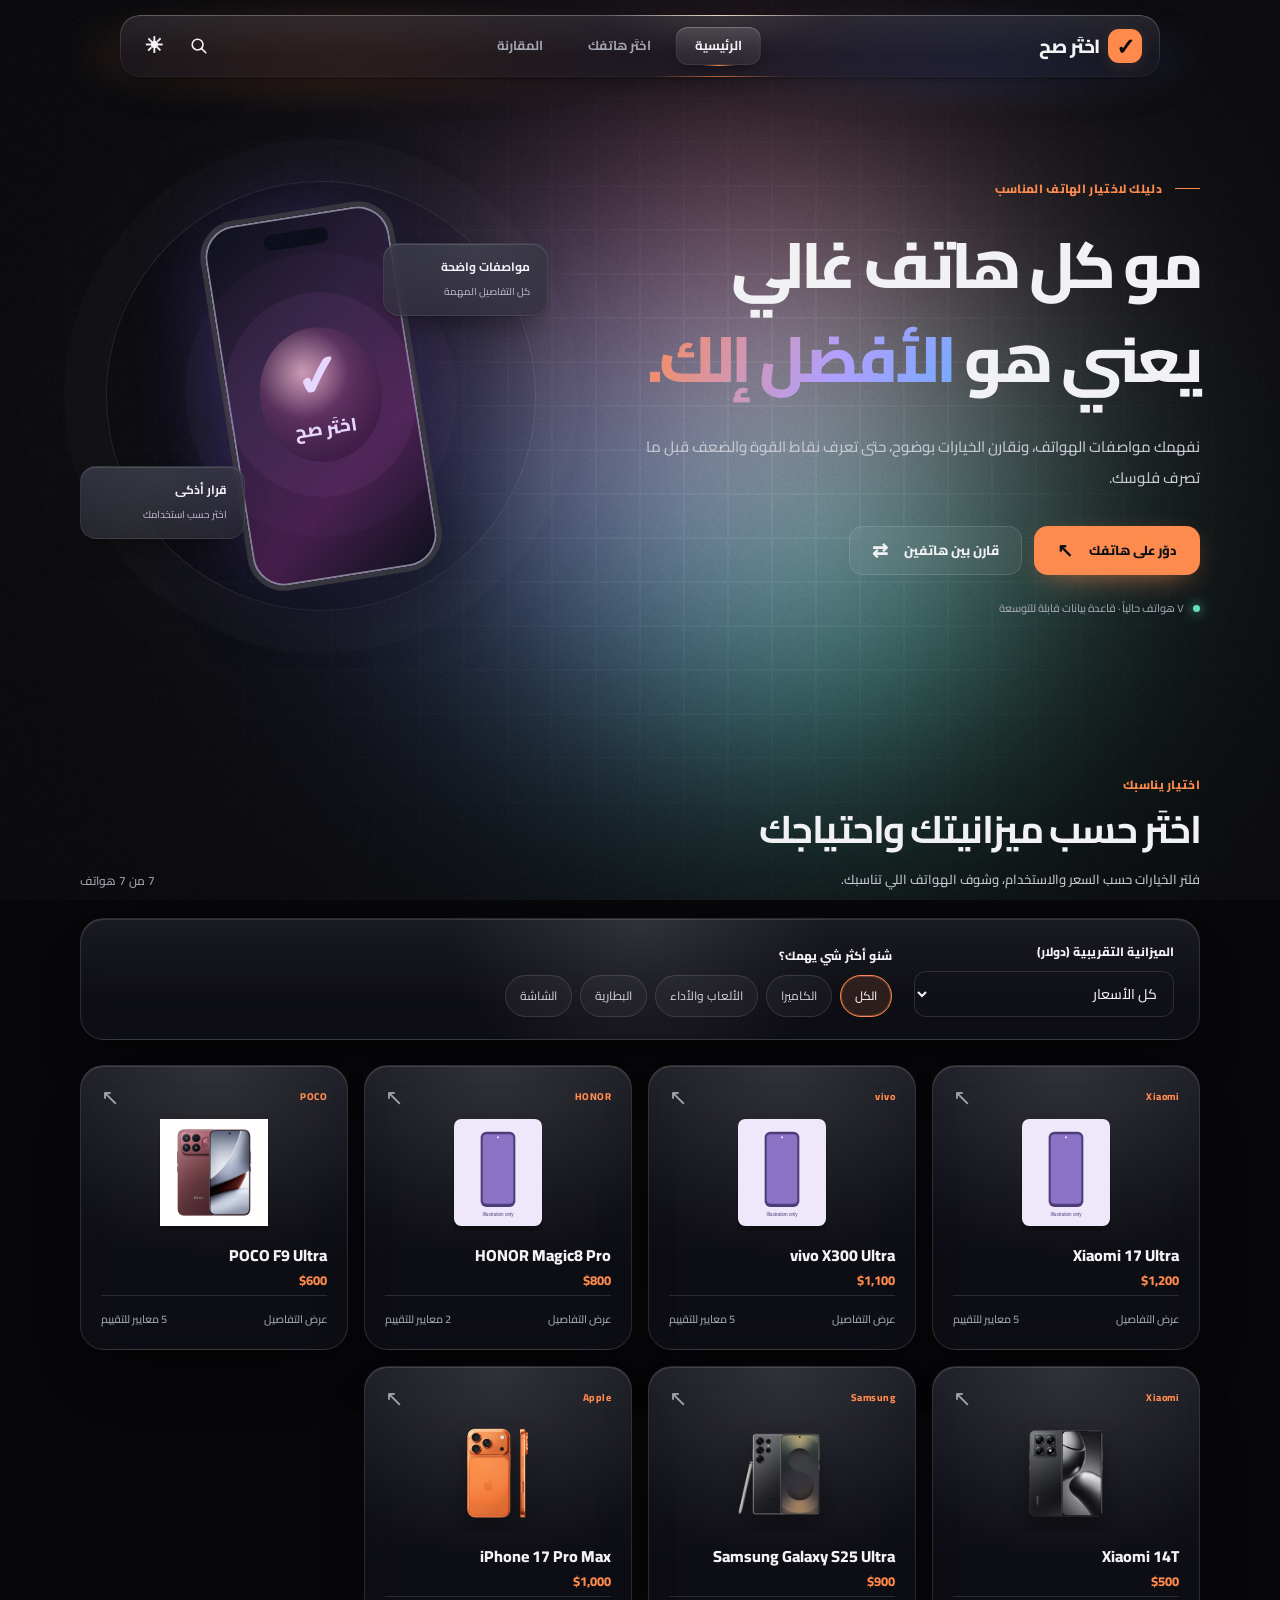
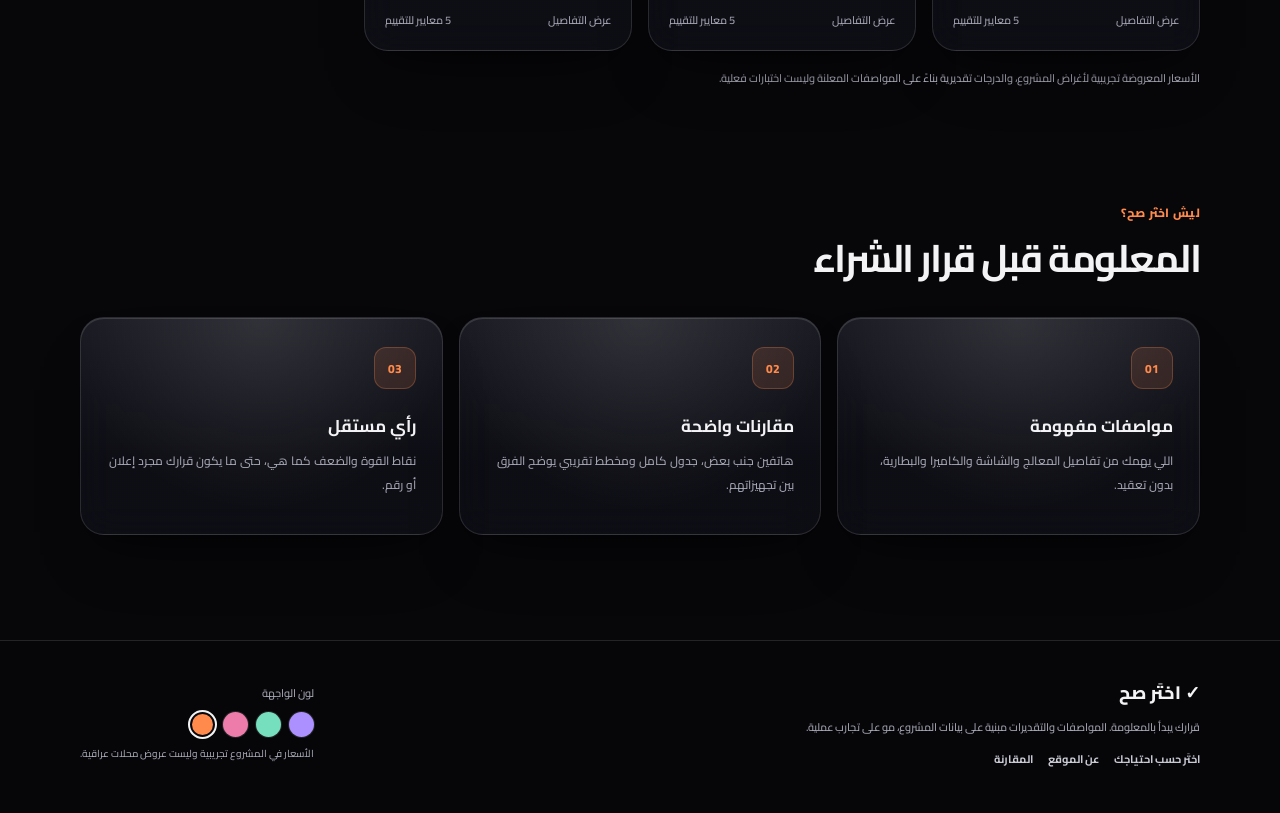
==== commit 22f77e42: "Replace old website with new version" ====
--- a/index.html
+++ b/index.html
@@ -1,406 +1,74 @@
-<!DOCTYPE html>
-<html lang="ar" dir="rtl">
-<head>
-<script>try{const p=localStorage.getItem('sitePalette');document.documentElement.dataset.palette=['violet','pine','burgundy','copper'].includes(p)?p:'violet'}catch(e){document.documentElement.dataset.palette='violet'}</script>
-<script>try{const t=localStorage.getItem('siteTheme');document.documentElement.dataset.theme=(t==='dark'||t==='light')?t:(matchMedia('(prefers-color-scheme: dark)').matches?'dark':'light')}catch(e){document.documentElement.dataset.theme='light'}</script>
-<meta charset="UTF-8">
-<meta name="viewport" content="width=device-width, initial-scale=1.0">
-<title>اختَر صح | دليلك لاختيار الهاتف</title>
-<meta name="description" content="اختَر صح: قارن مواصفات الهواتف، اعرف نقاط القوة والضعف، واختر الهاتف المناسب لميزانيتك واحتياجك بدون مبالغة أو تطبيل.">
-<meta name="theme-color" content="#7545ce">
-<meta property="og:type" content="website">
-<meta property="og:locale" content="ar_IQ">
-<meta property="og:title" content="اختَر صح | دليلك لاختيار الهاتف">
-<meta property="og:description" content="قارن الهواتف واعرف نقاط القوة والضعف قبل ما تصرف فلوسك.">
-<link rel="icon" href="data:image/svg+xml,%3Csvg xmlns='http://www.w3.org/2000/svg' viewBox='0 0 64 64'%3E%3Crect width='64' height='64' rx='16' fill='%237545ce'/%3E%3Cpath d='M18 33l10 10 18-22' fill='none' stroke='%23fff' stroke-width='7' stroke-linecap='round' stroke-linejoin='round'/%3E%3C/svg%3E">
-<link rel="preconnect" href="https://fonts.googleapis.com">
-<link rel="preconnect" href="https://fonts.gstatic.com" crossorigin>
-<link href="https://fonts.googleapis.com/css2?family=Cairo:wght@400;500;600;700;800&display=swap" rel="stylesheet">
-
-<style>
-  /* ===== المتغيرات: فاتح / ليلي ===== */
-  :root {
-    --card: #ffffff;
-    --ink: #21152f;
-    --muted: #65616f;
-    --line: #e5e7eb;
-    --accent: #7545ce;
-    --accent-strong: #6036b6;
-    --accent-soft: #f0e9ff;
-    --header-bg: #ffffff;
-    --glow: rgba(117, 69, 206, .10);
-    --ring: rgba(117, 69, 206, .24);
-  }
-  html[data-theme="dark"] {
-    --card: #202538;
-    --ink: #f1edfa;
-    --muted: #b5b6c9;
-    --line: #50416f;
-    --accent: #b18aff;
-    --accent-strong: #c9b0ff;
-    --accent-soft: #2c2748;
-    --header-bg: #171b2b;
-    --glow: rgba(150, 100, 255, .09);
-    --ring: #50416f;
-  }
-
-  * { box-sizing: border-box; }
-  body { margin: 0; color: var(--ink); font-family: "Cairo", Tahoma, sans-serif; font-size: 14px; }
-  button, input, select { font-family: inherit; }
-  a { color: inherit; }
-  .container { width: min(960px, 90%); margin: auto; }
-  :focus-visible { outline: 3px solid var(--accent); outline-offset: 2px; }
-
-  /* ===== الهيدر ===== */
-  header { background: var(--header-bg); border-bottom: 1px solid var(--line); }
-  .navbar { min-height: 76px; display: flex; justify-content: space-between; align-items: center; gap: 20px; }
-  .brand { display: flex; align-items: center; gap: 11px; }
-  .brand-icon { width: 39px; height: 39px; border-radius: 12px; background: linear-gradient(135deg, #7545ce, #9b79e2); display: grid; place-items: center; color: #fff; font-size: 23px; font-weight: 800; }
-  .brand-name { font-size: 20px; font-weight: 800; line-height: 1.2; white-space: nowrap; }
-  .brand-caption { font-size: 10px; color: var(--muted); }
-  nav { display: flex; align-items: center; gap: 22px; }
-  nav a { color: var(--muted); text-decoration: none; font-size: 12px; transition: color .2s; white-space: nowrap; }
-  nav a:hover { color: var(--accent); }
-  #themeToggle { background: var(--accent-soft); border: 1.5px solid var(--ring); border-radius: 14px; cursor: pointer; box-shadow: 0 0 12px var(--glow); }
-
-  /* ===== الواجهة الرئيسية ===== */
-  .hero { position: relative; padding: 80px 0 64px; border-bottom: 1px solid var(--line); }
-  .hero-layout { display: grid; grid-template-columns: 1.15fr .85fr; align-items: center; gap: 50px; }
-  .eyebrow { color: var(--accent); font-size: 12px; font-weight: 700; margin-bottom: 16px; }
-  h1 { font-size: clamp(26px, 3vw, 34px); line-height: 1.65; letter-spacing: -.5px; margin: 0 0 16px; font-weight: 800; }
-  h1 span { color: var(--accent); }
-  .hero-description { color: var(--muted); line-height: 2.1; max-width: 490px; margin: 0; font-size: 13px; }
-
-  .search-box { display: flex; gap: 10px; margin-top: 27px; max-width: 490px; }
-  .search-box input { flex: 1; min-width: 0; background: var(--card); color: var(--ink); border: 1px solid var(--ring); border-radius: 10px; padding: 12px 15px; font-size: 13px; box-shadow: 0 0 12px rgba(133, 69, 255, .12); }
-  .search-box input::placeholder { color: #898595; }
-  .search-box input:focus { border-color: var(--accent); outline: none; box-shadow: 0 0 17px rgba(133, 69, 255, .22); }
-  .search-box button { flex-shrink: 0; border: 0; background: #7545ce; color: #fff; border-radius: 10px; padding: 10px 22px; font-weight: 800; font-size: 13px; cursor: pointer; }
-  .search-box button:hover { background: #6036b6; }
-  #result { color: var(--accent); font-size: 12px; margin-top: 12px; min-height: 20px; }
-
-  /* زر المقارنة: بطاقة واضحة بدل زر صغير */
-  .compare-card { display: flex; flex-direction: column; gap: 13px; max-width: 490px; width: 100%; margin: 20px 0 0; padding: 16px; text-decoration: none; background: var(--card); border: 1px solid var(--ring); border-radius: 18px; box-shadow: 0 8px 26px rgba(41, 25, 78, .06), 0 0 18px var(--glow); transition: border-color .2s, transform .2s; }
-  .compare-card:hover { border-color: var(--accent); transform: translateY(-2px); }
-  .compare-content { display: flex; align-items: center; gap: 13px; }
-  .compare-icon { display: grid; place-items: center; flex: 0 0 48px; width: 48px; height: 48px; background: var(--accent-soft); color: var(--accent); font-size: 25px; border-radius: 13px; }
-  .compare-info h3 { margin: 0 0 4px; font-size: 16px; }
-  .compare-info p { margin: 0; color: var(--muted); font-size: 12px; line-height: 1.8; }
-  .compare-button { display: block; background: #7545ce; color: #fff; text-align: center; padding: 10px 14px; border-radius: 11px; font-weight: 800; font-size: 14px; }
-  .compare-card:hover .compare-button { background: #6036b6; }
-
-  /* رسمة الهاتف */
-  .hero-art { position: relative; width: 100%; max-width: 390px; min-height: 370px; margin-inline: auto; display: grid; place-items: center; isolation: isolate; }
-  .art-glow { position: absolute; width: 235px; height: 265px; border-radius: 50%; background: #a78bfa; opacity: .15; filter: blur(65px); }
-  .phone { position: relative; width: 178px; height: 322px; border: 5px solid #30254e; border-radius: 33px; transform: rotate(-7deg); background: linear-gradient(150deg, #181e3c 5%, #373075 49%, #10162d 100%); box-shadow: 12px 20px 35px rgba(39, 25, 83, .18), inset 0 0 0 2px #8378a7; overflow: hidden; z-index: 1; }
-  .phone::before { content: ""; position: absolute; top: 13px; left: 50%; transform: translateX(-50%); width: 56px; height: 15px; border-radius: 12px; background: #080d20; z-index: 2; }
-  .phone::after { content: ""; position: absolute; width: 145px; height: 145px; top: 93px; left: 11px; border-radius: 50%; border: 1px solid rgba(206, 189, 255, .65); background: radial-gradient(circle at 36% 35%, rgba(183, 150, 255, .55), rgba(125, 87, 216, .22) 45%, transparent 73%); box-shadow: 0 0 0 23px rgba(165, 134, 247, .09), 0 0 0 50px rgba(165, 134, 247, .035); }
-  .float-card { position: absolute; z-index: 2; min-width: 125px; padding: 12px 15px; background: var(--card); border: 1px solid var(--ring); border-radius: 12px; box-shadow: 0 9px 25px rgba(41, 25, 78, .09), 0 0 18px var(--glow); font-size: 11px; font-weight: 700; }
-  .float-card b { color: var(--accent); }
-  .float-card small { display: block; color: var(--muted); font-size: 10px; font-weight: 400; }
-  .float-one { top: 78px; right: 0; }
-  .float-two { bottom: 73px; left: 0; }
-
-  /* ===== قسم الاختيار حسب الميزانية والاحتياج ===== */
-  .finder { padding: 56px 0 20px; }
-  .section-label { font-size: 11px; color: var(--accent); font-weight: 700; }
-  h2 { margin: 7px 0 6px; font-size: 25px; font-weight: 800; }
-  .price-note { margin: 0 0 18px; color: var(--muted); font-size: 12px; line-height: 1.9; }
-  .finder-controls { display: flex; flex-wrap: wrap; gap: 18px 28px; align-items: flex-end; margin-bottom: 22px; }
-  .field { display: flex; flex-direction: column; gap: 8px; }
-  .field > label, .field > span { font-weight: 700; font-size: 13px; }
-  #budget { min-width: 180px; padding: 11px 14px; border-radius: 12px; border: 1px solid var(--ring); background: var(--card); color: var(--ink); font-size: 13px; }
-  .needs { display: flex; flex-wrap: wrap; gap: 8px; }
-  .need { padding: 9px 15px; border-radius: 999px; border: 1.5px solid var(--ring); background: var(--card); color: var(--ink); font-size: 12px; font-weight: 700; cursor: pointer; transition: .2s; }
-  .need:hover { border-color: var(--accent); }
-  .need[aria-checked="true"] { background: #7545ce; border-color: #7545ce; color: #fff; }
-  .finder-results { display: grid; grid-template-columns: repeat(auto-fit, minmax(min(100%, 210px), 1fr)); gap: 14px; }
-  .phone-card { display: flex; flex-direction: column; gap: 8px; padding: 18px; text-decoration: none; background: var(--card); border: 1px solid var(--ring); border-radius: 18px; box-shadow: 0 0 16px var(--glow); transition: .2s; }
-  .phone-card:hover { border-color: var(--accent); transform: translateY(-2px); }
-  .phone-card strong { font-size: 15px; }
-  .phone-card .price { color: var(--accent); font-size: 13px; font-weight: 700; }
-  .phone-card .score { font-size: 12px; color: var(--muted); }
-  .phone-card .bar { height: 6px; border-radius: 6px; background: var(--accent-soft); overflow: hidden; }
-  .phone-card .bar i { display: block; height: 100%; background: linear-gradient(90deg, #7545ce, #9b79e2); border-radius: 6px; }
-  .finder-foot { margin-top: 14px; color: var(--muted); font-size: 11px; line-height: 1.9; }
-  .state { grid-column: 1 / -1; padding: 22px; border: 1px dashed var(--ring); border-radius: 16px; color: var(--muted); background: var(--card); line-height: 1.9; }
-
-  /* ===== شنو نقدم ===== */
-  .section { padding: 56px 0 70px; }
-  .section-heading { margin-bottom: 28px; }
-  .section-heading p { margin: 0; color: var(--muted); font-size: 12px; }
-  .services { display: flex; flex-wrap: wrap; justify-content: center; gap: 18px; }
-  .service, .note { width: 100%; max-width: 440px; min-height: 155px; padding: 22px 25px; border: 1px solid var(--ring); border-radius: 22px; background: var(--card); box-shadow: 0 0 18px var(--glow); text-align: center; display: flex; flex-direction: column; align-items: center; justify-content: center; transition: .25s ease; }
-  .service:hover, .note:hover { border-color: var(--accent); }
-  .service-icon { width: 43px; height: 43px; display: grid; place-items: center; border-radius: 11px; margin: 0 auto 12px; font-size: 21px; font-weight: 800; background: var(--accent-soft); color: var(--accent); }
-  .service h3 { margin: 0 0 8px; font-size: 15px; }
-  .service p, .note p { margin: 0; font-size: 12px; line-height: 2; color: var(--muted); }
-  .service-number { display: block; margin-top: 14px; color: var(--muted); font-size: 10px; }
-  .note { margin: 18px auto 0; }
-  .note strong { font-size: 13px; }
-  .note-tag { margin-top: 10px; color: var(--accent); font-size: 11px; }
-
-  footer { border-top: 1px solid var(--line); padding: 23px 0; color: var(--muted); font-size: 11px; background: var(--header-bg); }
-  .footer-inner { display: flex; justify-content: space-between; gap: 15px; }
-
-  /* ===== الموبايل ===== */
-  @media (max-width: 800px) {
-    .hero { padding: 48px 0; }
-    .hero-layout { grid-template-columns: 1fr; gap: 15px; }
-    .hero-art { max-width: 340px; min-height: 330px; }
-  }
-  @media (max-width: 480px) {
-    nav { gap: 12px; }
-    nav a { font-size: 11px; }
-    nav a[href="#home"] { display: none; }
-    .navbar { gap: 10px; }
-    #themeToggle { width: 42px; height: 42px; font-size: 18px; }
-    .brand-name { font-size: 17px; }
-    .brand-caption { display: none; }
-    .search-box button { padding: 10px 14px; }
-    .compare-card, .service, .note { max-width: 100%; }
-    .footer-inner { flex-direction: column; }
-  }
-  @media (prefers-reduced-motion: reduce) { * { transition: none !important; } }
-</style>
-<link rel="stylesheet" href="theme.css">
-<link rel="stylesheet" href="wave-background.css">
-<link rel="stylesheet" href="premium-studio.css">
-<link rel="stylesheet" href="mobile.css" media="(max-width:800px)">
-<link rel="stylesheet" href="themes.css">
-<link rel="stylesheet" href="site-final-fixes.css">
-<link rel="stylesheet" href="ikhtar-final.css">
-</head>
-<body>
-<div class="ik-wave-bg" aria-hidden="true"><div class="ik-wave-bg__light"></div><div class="ik-wave-bg__dark"></div></div>
-
-<header>
-  <div class="container navbar">
-    <div class="brand">
-      <div class="brand-icon" aria-hidden="true">✓</div>
-      <div>
-        <div class="brand-name">اختَر صح</div>
-        <div class="brand-caption">قرارك يبدأ بالمعلومة</div>
-      </div>
-    </div>
-    <nav aria-label="التنقل الرئيسي">
-      <a href="#home">الرئيسية</a>
-      <a href="#finder">اختَر حسب احتياجك</a>
-      <a href="#services">عن الموقع</a>
-      <select id="paletteSelect" aria-label="اختيار لون الموقع">
-  <option value="violet">🟣 بنفسجي</option>
-  <option value="pine">🟢 صنوبري</option>
-  <option value="burgundy">🔴 عنابي</option>
-  <option value="copper">🟠 نحاسي</option>
-</select>
-      <button id="themeToggle" type="button" aria-label="تبديل الوضع الليلي">🌙</button>
-    </nav>
+<!doctype html>
+<html lang="ar" dir="rtl"><head><meta charset="utf-8"><meta name="viewport" content="width=device-width,initial-scale=1">
+<meta name="description" content="قارن مواصفات الهواتف واطّلع على نقاط القوة والضعف واختَر على حسب احتياجك."><title>اختَر صح | دليلك لاختيار الهاتف</title>
+<link rel="icon" href="data:image/svg+xml,%3Csvg xmlns='http://www.w3.org/2000/svg' viewBox='0 0 64 64'%3E%3Crect width='64' height='64' rx='17' fill='%23ff8a4c'/%3E%3Cpath d='M17 33l11 10 19-22' stroke='%23070a13' stroke-width='7' fill='none' stroke-linecap='round'/%3E%3C/svg%3E">
+<script>try{let t=localStorage.getItem('siteTheme'),p=localStorage.getItem('sitePalette');document.documentElement.dataset.theme=['dark','light'].includes(t)?t:'dark';document.documentElement.dataset.palette=['violet','pine','burgundy','copper'].includes(p)?p:'copper'}catch(e){document.documentElement.dataset.theme='dark';document.documentElement.dataset.palette='copper'}</script>
+<link rel="preconnect" href="https://fonts.googleapis.com"><link rel="preconnect" href="https://fonts.gstatic.com" crossorigin><link href="https://fonts.googleapis.com/css2?family=Cairo:wght@400;500;600;700;800&display=swap" rel="stylesheet">
+<link rel="stylesheet" href="assets/site.css"><link rel="stylesheet" href="assets/mobile-light.css?v=20261103-touchfix"></head><body data-page="home" >
+<div class="ambient" aria-hidden="true"><canvas id="ambientCanvas"></canvas><canvas id="fogCanvas"></canvas><div class="fog-fallback" aria-hidden="true"><i></i><i></i><i></i></div><div class="ambient-pools"><i></i><i></i><i></i></div></div>
+<header class="site-header">
+ <div class="nav-ambient" aria-hidden="true"></div>
+ <div class="site-nav" data-wrap>
+ <nav class="bar" data-bar aria-label="التنقل الرئيسي">
+  <span class="bar__edge" aria-hidden="true"></span><span class="bar__sheen" aria-hidden="true"></span>
+  <a class="brand" href="index.html" aria-label="اختَر صح — الرئيسية"><span class="brand__mark">✓</span><span class="brand__name">اختَر صح</span></a>
+  <div class="mid" data-mid><div class="links" data-links>
+    <span class="pill" data-pill><span class="pill__glass"></span></span><span class="ghost" data-ghost></span>
+    <a class="link" data-link href="index.html"><span class="link__in">الرئيسية</span></a>
+    <a class="link" data-link href="index.html#finder"><span class="link__in">اختَر هاتفك</span></a>
+    <a class="link" data-link href="compare.html"><span class="link__in">المقارنة</span></a>
+   </div><div class="field" data-field>
+    <svg class="field__icon" viewBox="0 0 20 20" aria-hidden="true"><circle cx="8.6" cy="8.6" r="5.4"/><path d="M12.6 12.6l4.2 4.2"/></svg>
+    <label class="sr" for="globalSearch">البحث في الهواتف</label>
+    <input class="field__input" id="globalSearch" data-input type="search" autocomplete="off" placeholder="اسم الهاتف..." role="combobox" aria-expanded="false" aria-controls="globalResults" aria-autocomplete="list">
+    <kbd class="field__key" aria-hidden="true">Esc</kbd></div></div>
+   <div class="acts">
+    <button class="act act--search" type="button" data-search aria-expanded="false" aria-label="فتح البحث"><span class="act__in">
+     <svg class="act__icon act__icon--find" data-find viewBox="0 0 20 20" aria-hidden="true"><circle cx="8.6" cy="8.6" r="5.4"/><path d="M12.6 12.6l4.2 4.2"/></svg>
+     <svg class="act__icon act__icon--close" data-close viewBox="0 0 20 20" aria-hidden="true"><path d="M5.5 5.5l9 9M14.5 5.5l-9 9"/></svg></span></button>
+    <button class="act act--theme" id="themeToggle" type="button" aria-label="تبديل الوضع الليلي" title="تبديل الوضع الليلي">◐</button>
+   </div>
+  </nav>
+  <div class="panel" data-panel id="globalResults" role="listbox" aria-label="نتائج بحث الهواتف" hidden>
+   <span class="panel__edge" aria-hidden="true"></span>
+   <div class="panel__head"><span>الهواتف المتوفرة</span><span data-count></span></div>
+   <span class="hilite" data-hilite aria-hidden="true"></span><div class="rows" data-rows></div>
+   <p class="panel__none" data-none hidden>ما لقينا هذا الهاتف ضمن الهواتف السبعة الموجودة حالياً.</p>
   </div>
+  <p class="sr" aria-live="polite" data-live></p>
+ </div>
 </header>
-
-<main>
-  <section class="hero" id="home">
-    <div class="container hero-layout">
-      <div class="hero-content">
-        <div class="eyebrow">دليلك لاختيار الهاتف المناسب</div>
-        <h1>مو كل هاتف غالي<br>يعني هو <span>الأفضل إلك.</span></h1>
-        <p class="hero-description">
-          نساعدك تفهم مواصفات الهواتف، وتقارن بين الخيارات،
-          وتعرف نقاط القوة والضعف قبل ما تصرف فلوسك.
-          بدون مبالغة أو تطبيل.
-        </p>
-
-        <div class="search-box" role="search">
-          <input id="phoneSearch" type="search" autocomplete="off" placeholder="ابحث عن هاتف... مثال: S25 Ultra" aria-label="ابحث عن هاتف">
-          <button id="searchBtn" type="button">بحث</button>
-        </div>
-        <div id="result" aria-live="polite"></div>
-
-        <a href="compare.html" class="compare-card">
-          <div class="compare-content">
-            <div class="compare-icon" aria-hidden="true">⇄</div>
-            <div class="compare-info">
-              <h3>قارن بين هاتفين</h3>
-              <p>اختَر هاتفين وشوف الفروقات بالمواصفات مع درجات تقديرية لكل جانب.</p>
-            </div>
-          </div>
-          <span class="compare-button">ابدأ المقارنة</span>
-        </a>
-      </div>
-
-      <div class="hero-art" aria-hidden="true">
-        <div class="art-glow"></div>
-        <div class="phone"></div>
-        <div class="float-card float-one"><b>مواصفات واضحة</b><small>اعرف التفاصيل المهمة</small></div>
-        <div class="float-card float-two"><b>قرار أذكى</b><small>اختار حسب احتياجك</small></div>
-      </div>
-    </div>
-  </section>
-
-  <section class="finder" id="finder" aria-labelledby="finderTitle">
-    <div class="container">
-      <div class="section-label">ما تدري شنو تختار؟</div>
-      <h2 id="finderTitle">اختَر حسب ميزانيتك واحتياجك</h2>
-      <p class="price-note" id="priceNote"></p>
-
-      <div class="finder-controls">
-        <div class="field">
-          <label for="budget">أقصى ميزانية</label>
-          <select id="budget"><option value="0">كل الأسعار</option></select>
-        </div>
-        <div class="field">
-          <span id="needLabel">شنو يهمك أكثر؟</span>
-          <div class="needs" role="radiogroup" aria-labelledby="needLabel" id="needs"></div>
-        </div>
-      </div>
-
-      <div id="finderResults" class="finder-results" aria-live="polite">
-        <div class="state">جاري تحميل الهواتف...</div>
-      </div>
-      <p class="finder-foot" id="finderFoot" hidden>
-        الترتيب حسب درجات تقديرية محسوبة من المواصفات المعلنة (فئة المعالج، السعة، التردد...)، وليست اختبارات فعلية.
-        الهاتف الذي لا تتوفر مواصفته يظهر بدون درجة بدل اختراع رقم.
-      </p>
-    </div>
-  </section>
-
-  <section class="section" id="services">
-    <div class="container">
-      <div class="section-heading">
-        <div class="section-label">شنو نقدم؟</div>
-        <h2>المعلومة قبل قرار الشراء</h2>
-        <p>ثلاث خطوات تساعدك توصل للهاتف المناسب.</p>
-      </div>
-      <div class="services">
-        <article class="service">
-          <div class="service-icon" aria-hidden="true">▤</div>
-          <h3>مواصفات مفهومة</h3>
-          <p>مو مجرد أرقام بجدول. نشرحلك شنو تعني المواصفات، وشنو تأثيرها على استخدامك اليومي.</p>
-          <span class="service-number">01 — افهم</span>
-        </article>
-        <article class="service">
-          <div class="service-icon" aria-hidden="true">⇄</div>
-          <h3>مقارنات عادلة</h3>
-          <p>نقارن الهواتف من ناحية الأداء والكاميرات والبطارية والسعر، حسب احتياجك الفعلي.</p>
-          <span class="service-number">02 — قارن</span>
-        </article>
-        <article class="service">
-          <div class="service-icon" aria-hidden="true">✓</div>
-          <h3>قرار بدون ندم</h3>
-          <p>نوضحلك لمن يناسب الهاتف، ولمن ما يناسب، حتى تعرف إذا يستحق سعره فعلًا.</p>
-          <span class="service-number">03 — قرر</span>
-        </article>
-      </div>
-      <div class="note">
-        <strong>ليش اختَر صح؟</strong>
-        <p>لأن الهاتف الأفضل بالمواصفات مو بالضرورة يكون الأفضل بالنسبة إلك.</p>
-        <span class="note-tag">اختيار مبني على احتياجك ←</span>
-      </div>
-    </div>
-  </section>
+<main id="home">
+<section class="hero content-shell"><div class="hero-copy">
+ <span class="kicker"><span class="kicker-line"></span> دليلك لاختيار الهاتف المناسب</span>
+ <h1>مو كل هاتف غالي<br>يعني هو <em>الأفضل إلك.</em></h1>
+ <p class="hero-lead">نفهمك مواصفات الهواتف، ونقارن الخيارات بوضوح، حتى تعرف نقاط القوة والضعف قبل ما تصرف فلوسك.</p>
+ <div class="hero-actions"><button type="button" class="cta cta--bright" data-open-search>دوّر على هاتفك <span>↖</span></button><a class="cta cta--outline" href="compare.html">قارن بين هاتفين <span>⇄</span></a></div>
+ <p class="small-note"><span class="status-dot"></span> ٧ هواتف حالياً · قاعدة بيانات قابلة للتوسعة</p>
+ </div><div class="hero-visual" aria-hidden="true"><div class="hero-orbit"></div>
+ <div class="device-frame"><div class="device-island"></div><div class="device-shimmer"></div><div class="device-glyph">✓</div><span>اختَر صح</span></div>
+ <div class="floating-chip chip-top"><b>مواصفات واضحة</b><small>كل التفاصيل المهمة</small></div>
+ <div class="floating-chip chip-bottom"><b>قرار أذكى</b><small>اختَر حسب استخدامك</small></div></div></section>
+<section class="listing-section content-shell" id="finder">
+ <div class="section-header"><div><span class="section-eyebrow">اختيار يناسبك</span><h2>اختَر حسب ميزانيتك واحتياجك</h2><p>فلتر الخيارات حسب السعر والاستخدام، وشوف الهواتف اللي تناسبك.</p></div><span class="eyebrow-count" id="phoneCount">7 هواتف</span></div>
+ <div class="filter-panel glass-card" id="filterPanel">
+ <div class="filter-group"><label for="budget">الميزانية التقريبية (دولار)</label><select id="budget"><option value="all">كل الأسعار</option><option value="500">لحد 500$</option><option value="700">لحد 700$</option><option value="900">لحد 900$</option><option value="1200">لحد 1,200$</option></select></div>
+ <div class="filter-group filter-needs"><span>شنو أكثر شي يهمك؟</span><div class="needs" id="needs" role="group" aria-label="أولوية الاستخدام"><button class="need is-active" type="button" data-need="all" aria-pressed="true">الكل</button><button class="need" type="button" data-need="الكاميرات" aria-pressed="false">الكاميرا</button><button class="need" type="button" data-need="الأداء" aria-pressed="false">الألعاب والأداء</button><button class="need" type="button" data-need="البطارية" aria-pressed="false">البطارية</button><button class="need" type="button" data-need="الشاشة" aria-pressed="false">الشاشة</button></div></div>
+ </div><div id="finderResults" class="phone-grid" aria-live="polite"><div class="loading-state">جاري تحميل الهواتف...</div></div>
+ <p class="disclaimer">الأسعار المعروضة تجريبية لأغراض المشروع، والدرجات تقديرية بناءً على المواصفات المعلنة وليست اختبارات فعلية.</p>
+</section>
+<section class="about-section content-shell" id="services"><div class="section-header"><div><span class="section-eyebrow">ليش اختَر صح؟</span><h2>المعلومة قبل قرار الشراء</h2></div></div>
+<div class="feature-grid">
+ <article class="glass-card feature-card"><span class="feature-icon">01</span><h3>مواصفات مفهومة</h3><p>اللي يهمك من تفاصيل المعالج والشاشة والكاميرا والبطارية، بدون تعقيد.</p></article>
+ <article class="glass-card feature-card"><span class="feature-icon">02</span><h3>مقارنات واضحة</h3><p>هاتفين جنب بعض، جدول كامل ومخطط تقريبي يوضح الفرق بين تجهيزاتهم.</p></article>
+ <article class="glass-card feature-card"><span class="feature-icon">03</span><h3>رأي مستقل</h3><p>نقاط القوة والضعف كما هي، حتى ما يكون قرارك مجرد إعلان أو رقم.</p></article>
+</div></section>
 </main>
-
-<footer>
-  <div class="container footer-inner">
-    <span>© اختَر صح — دليلك للهواتف</span>
-    <span>المعلومة الواضحة تصنع قرار أفضل.</span>
-  </div>
-</footer>
-
-<script src="app.js"></script>
-<script>
-(() => {
-  const NEEDS = [
-    { key: 'all', label: 'الكل (الأرخص أولاً)' },
-    { key: 'الأداء', label: 'الأداء والألعاب' },
-    { key: 'الكاميرات', label: 'الكاميرا' },
-    { key: 'البطارية', label: 'البطارية' },
-    { key: 'الشحن', label: 'الشحن السريع' },
-    { key: 'الشاشة', label: 'الشاشة' }
-  ];
-  const $ = id => document.getElementById(id);
-  const input = $('phoneSearch'), result = $('result');
-  const budget = $('budget'), needsBox = $('needs'), out = $('finderResults'), foot = $('finderFoot');
-  let phones = [], need = 'all';
-
-  const state = text => { out.replaceChildren(); const d = document.createElement('div'); d.className = 'state'; d.textContent = text; out.appendChild(d); foot.hidden = true; };
-
-  function draw() {
-    const limit = Number(budget.value);
-    let list = phones.filter(p => p.price_usd && (!limit || p.price_usd <= limit));
-    if (!list.length) { state('ماكو هواتف ضمن هالميزانية حالياً.'); return; }
-    list = need === 'all'
-      ? list.sort((a, b) => a.price_usd - b.price_usd)
-      : list.sort((a, b) => (b.scores[need] ?? -1) - (a.scores[need] ?? -1) || a.price_usd - b.price_usd);
-
-    out.replaceChildren();
-    list.forEach(p => {
-      const a = document.createElement('a'); a.className = 'phone-card'; a.href = p.page;
-      const name = document.createElement('strong'); name.textContent = p.name;
-      const price = document.createElement('span'); price.className = 'price'; price.textContent = IK.price(p);
-      a.append(name, price);
-      if (need !== 'all') {
-        const v = p.scores[need];
-        const score = document.createElement('span'); score.className = 'score';
-        score.textContent = v == null ? need + ': غير مصنّف (مواصفة ناقصة)' : need + ': ' + v.toFixed(1) + ' / 10 (تقدير)';
-        a.appendChild(score);
-        if (v != null) { const bar = document.createElement('div'); bar.className = 'bar'; const i = document.createElement('i'); i.style.width = (v * 10) + '%'; bar.appendChild(i); a.appendChild(bar); }
-      }
-      out.appendChild(a);
-    });
-    foot.hidden = need === 'all';
-  }
-
-  function setupControls(data) {
-    $('priceNote').textContent = data.meta.price_note || '';
-    const steps = [...new Set(phones.map(p => p.price_usd).filter(Boolean).map(v => Math.ceil(v / 100) * 100))].sort((a, b) => a - b);
-    steps.forEach(v => { const o = document.createElement('option'); o.value = v; o.textContent = 'حتى $' + v.toLocaleString('en-US'); budget.appendChild(o); });
-    budget.addEventListener('change', draw);
-    NEEDS.forEach(n => {
-      const b = document.createElement('button');
-      b.type = 'button'; b.className = 'need'; b.setAttribute('role', 'radio');
-      b.setAttribute('aria-checked', String(n.key === need)); b.textContent = n.label;
-      b.addEventListener('click', () => {
-        need = n.key;
-        needsBox.querySelectorAll('.need').forEach(x => x.setAttribute('aria-checked', String(x === b)));
-        draw();
-      });
-      needsBox.appendChild(b);
-    });
-  }
-
-  function search() {
-    const q = input.value.trim();
-    if (!q) { result.textContent = 'اكتب اسم الهاتف أولاً.'; return; }
-    if (!phones.length) { result.textContent = IK.loadError(); return; }
-    const m = IK.find(phones, q);
-    if (m.length === 1) { IK.go(m[0]); return; }
-    result.textContent = m.length ? 'اختَر من القائمة:' : 'ما لقينا هالهاتف حالياً، راح نضيفه قريباً.';
-    if (m.length) input.dispatchEvent(new Event('input'));
-  }
-
-  IK.load().then(data => {
-    phones = data.phones;
-    setupControls(data);
-    draw();
-    const s = IK.suggest(input, () => phones, IK.go);
-    input.addEventListener('keydown', e => {
-      if (e.key !== 'Enter') return;
-      e.preventDefault();
-      const a = s.active();
-      if (a) IK.go(a); else search();
-    });
-    input.addEventListener('input', () => { result.textContent = ''; });
-  }).catch(() => {
-    state(IK.loadError());
-    input.addEventListener('keydown', e => { if (e.key === 'Enter') search(); });
-  });
-  $('searchBtn').addEventListener('click', search);
-})();
-</script>
-<script src="theme.js" defer></script>
-<script src="premium-studio.js" defer></script>
-<script src="premium-navigation.js" defer></script>
-<script src="mobile.js" defer></script>
-</body>
-</html>
+<footer class="site-footer"><div class="content-shell footer-inner">
+ <div><a class="foot-brand" href="index.html">✓ اختَر صح</a><p>قرارك يبدأ بالمعلومة. المواصفات والتقديرات مبنية على بيانات المشروع، مو على تجارب عملية.</p><nav class="footer-links" aria-label="روابط سريعة"><a href="index.html#finder">اختَر حسب احتياجك</a><a href="index.html#services">عن الموقع</a><a href="compare.html">المقارنة</a></nav></div>
+ <div class="footer-options"><span>لون الواجهة</span><div class="palette-swatches" role="group" aria-label="لون الواجهة">
+ <button data-palette="violet" title="بنفسجي" aria-label="بنفسجي"></button><button data-palette="pine" title="صنوبري" aria-label="صنوبري"></button><button data-palette="burgundy" title="عنابي" aria-label="عنابي"></button><button data-palette="copper" title="نحاسي" aria-label="نحاسي"></button>
+ </div><span class="foot-small">الأسعار في المشروع تجريبية وليست عروض محلات عراقية.</span></div>
+ </div></footer>
+<script defer src="assets/offline-data.js"></script><script defer src="assets/app.js?v=20261103-touchfix"></script><script defer src="assets/ambient.js?v=20261103-touchfix"></script><script defer src="assets/fog.js?v=20261103-touchfix"></script><script defer src="assets/radar.js"></script>
+</body></html>
--- a/assets/site.css
+++ b/assets/site.css
@@ -0,0 +1,45 @@
+/* Ikhtar Sah — unified rebuild. Nav/radar visuals and card/glass interaction adapted from user-supplied Animorio examples.
+   Animorio license in ANIMORIO-LICENSE.txt. The old theme CSS is deliberately not loaded. */
+:root{color-scheme:dark;--page:#07070a;--ink:#f3f3f6;--muted:#a4a5b2;--soft:#c8c9d3;--line:rgba(255,255,255,.12);--glass:rgba(19,20,29,.54);--glass-soft:rgba(255,255,255,.043);--card-top:rgba(39,39,51,.61);--shadow:rgba(0,0,0,.56);--accent:#ff8a4c;--accent-wash:rgba(255,138,76,.13);--cool:#6f8cff;--gain:#5fe3b4;--radar-a:#8b7bff;--radar-b:#52d6ff;--brand-ink:#080b11;--body-min:0}
+:root[data-palette=violet]{--accent:#ac90ff;--accent-wash:rgba(172,144,255,.13);--cool:#5eaaff}
+:root[data-palette=pine]{--accent:#75dfbe;--accent-wash:rgba(117,223,190,.13);--cool:#85a6ff}
+:root[data-palette=burgundy]{--accent:#ed7caa;--accent-wash:rgba(237,124,170,.13);--cool:#a797ff}
+:root[data-palette=copper]{--accent:#ff8a4c;--accent-wash:rgba(255,138,76,.13);--cool:#6f8cff}
+:root[data-theme=light]{color-scheme:light;--page:#eff0f5;--ink:#181824;--muted:#56596b;--soft:#333849;--line:rgba(35,35,50,.15);--glass:rgba(255,255,255,.67);--glass-soft:rgba(255,255,255,.67);--card-top:rgba(255,255,255,.92);--shadow:rgba(35,29,66,.16);--brand-ink:#fff}
+*,*::before,*::after{box-sizing:border-box}html{scroll-behavior:smooth;scroll-padding-top:100px;overflow-x:clip}body{margin:0;min-height:100svh;background:var(--page);color:var(--ink);font:500 14px/1.8 Cairo,Tahoma,Arial,sans-serif;-webkit-font-smoothing:antialiased;overflow-x:clip}a{color:inherit;text-decoration:none}button,input,select{font:inherit}button{cursor:pointer}button:disabled{cursor:not-allowed;opacity:.48}img{display:block;max-width:100%}[hidden]{display:none!important}::selection{background:rgba(111,140,255,.37)}:focus-visible{outline:2px solid var(--accent);outline-offset:3px}.sr{position:absolute!important;width:1px!important;height:1px!important;padding:0!important;overflow:hidden!important;clip:rect(0,0,0,0)!important;white-space:nowrap!important;border:0!important}.content-shell{width:min(1120px,calc(100% - 48px));margin-inline:auto;position:relative;z-index:2}
+/* The real three-lamp WebGL fragment and three different spring speeds are in ambient.js. */
+.ambient{position:fixed;inset:0;z-index:0;pointer-events:none;overflow:hidden;background:var(--page)}.ambient canvas{position:absolute;inset:0;display:block;width:100%;height:100%}.ambient-pools{display:none;position:absolute;inset:0;mix-blend-mode:screen}.ambient.no-gl .ambient-pools{display:block}.ambient-pools i{position:absolute;width:70vmin;height:70vmin;border-radius:50%;filter:blur(25px);opacity:.42;transform:translate3d(-50%,-50%,0);background:radial-gradient(circle,var(--c) 0,transparent 68%)}.ambient-pools i:nth-child(1){--c:#ff4f6a}.ambient-pools i:nth-child(2){--c:#3dffa2}.ambient-pools i:nth-child(3){--c:#4a6bff}body::after{content:'';position:fixed;inset:0;z-index:30;pointer-events:none;opacity:.05;background-image:url("data:image/svg+xml,%3Csvg xmlns='http://www.w3.org/2000/svg' width='160' height='160'%3E%3Cfilter id='n'%3E%3CfeTurbulence type='fractalNoise' baseFrequency='.9' numOctaves='2' stitchTiles='stitch'/%3E%3C/filter%3E%3Crect width='100%25' height='100%25' filter='url(%23n)'/%3E%3C/svg%3E")}
+/*  Nav faithfully uses Animorio's smoked glass, illuminated rim, moving pill, spring sheen, and morphing search. */
+.site-header{position:sticky;top:0;z-index:100;padding:15px 22px 0;pointer-events:none}.site-nav{position:relative;width:min(1040px,100%);margin-inline:auto;pointer-events:none}.site-nav::before{content:'';position:absolute;inset:-16px -3% auto;height:110px;z-index:-1;pointer-events:none;background:radial-gradient(40% 65% at 22% 50%,color-mix(in srgb,var(--accent) 25%,transparent),transparent 72%),radial-gradient(35% 60% at 80% 55%,color-mix(in srgb,var(--cool) 22%,transparent),transparent 72%);filter:blur(15px)}
+.site-nav .bar{--lx:30px;--lo:.85;position:relative;height:62px;display:flex;direction:rtl;align-items:center;gap:8px;padding:0 13px;border-radius:20px;pointer-events:auto;background:linear-gradient(180deg,rgba(255,255,255,.085),rgba(255,255,255,.018) 65%),var(--glass);backdrop-filter:blur(20px) saturate(150%);-webkit-backdrop-filter:blur(20px) saturate(150%);box-shadow:inset 0 1px rgba(255,255,255,.09),0 12px 40px -18px var(--shadow),0 3px 8px -4px var(--shadow);isolation:isolate}
+.site-nav .bar__edge,.site-nav .panel__edge{position:absolute;inset:0;border-radius:inherit;padding:1px;pointer-events:none;background:radial-gradient(155px 35px at var(--lx) 0%,rgba(255,236,220,var(--lo)),transparent 72%),radial-gradient(90px 28px at var(--lx) 100%,color-mix(in srgb,var(--accent) 70%,transparent),transparent 72%),linear-gradient(180deg,rgba(255,255,255,.19),rgba(255,255,255,.035));-webkit-mask:linear-gradient(#000 0 0) content-box,linear-gradient(#000 0 0);-webkit-mask-composite:xor;mask:linear-gradient(#000 0 0) content-box exclude,linear-gradient(#000 0 0)}
+.site-nav .bar__sheen{position:absolute;inset:0;border-radius:inherit;pointer-events:none;background:radial-gradient(145px 46px at var(--lx) 0%,rgba(255,230,210,.065),transparent 76%)}
+.site-nav .brand{position:relative;z-index:2;display:flex;align-items:center;gap:9px;padding:4px 5px;white-space:nowrap;flex:none;color:var(--ink)}.site-nav .brand__mark{display:grid;place-items:center;width:34px;height:34px;border-radius:11px;background:var(--accent);color:var(--brand-ink);font-size:23px;line-height:1;font-weight:800;box-shadow:0 4px 15px var(--accent-wash)}.site-nav .brand__name{font-size:19px;font-weight:800;letter-spacing:-.045em}
+.site-nav .mid{position:relative;min-width:0;flex:1;height:42px;margin-inline:20px 6px}.site-nav .links{position:absolute;inset:0;display:flex;direction:rtl;align-items:center;justify-content:center;gap:6px;transition:opacity .25s ease,filter .34s ease,transform .38s cubic-bezier(.2,.8,.3,1)}
+.site-nav .link{position:relative;z-index:1;display:flex;align-items:center;justify-content:center;height:38px;padding:0 clamp(8px,1.5vw,20px);border-radius:11px;white-space:nowrap;color:var(--muted);font-size:13px;font-weight:700;transition:color .25s}.site-nav .link[aria-current=page],.site-nav .link:hover{color:var(--ink)}.site-nav .link__in{display:block;transition:transform .22s cubic-bezier(.3,1.6,.5,1)}.site-nav .link:active .link__in{transform:scale(.95)}
+.site-nav .pill,.site-nav .ghost{position:absolute;left:0;top:2px;height:38px;width:0;pointer-events:none}.site-nav .pill__glass{position:absolute;inset:0;border-radius:12px;background:linear-gradient(180deg,rgba(255,255,255,.14),rgba(255,255,255,.06));box-shadow:inset 0 1px 0 rgba(255,255,255,.18),inset 0 0 0 1px rgba(255,255,255,.075),0 6px 14px -6px var(--shadow)}.site-nav .pill__glass::after{content:'';position:absolute;left:30%;right:30%;bottom:-1px;height:1px;background:linear-gradient(90deg,transparent,var(--accent),transparent)}.site-nav .ghost{border-radius:12px;background:rgba(255,255,255,.065);opacity:0;transition:opacity .22s,transform .22s,width .22s}
+.site-nav .field{position:absolute;inset:0;visibility:hidden;display:flex;direction:rtl;align-items:center;gap:9px;padding:0 12px;border-radius:12px;background:rgba(0,0,0,.21);box-shadow:inset 0 1px 2px rgba(0,0,0,.17),inset 0 0 0 1px var(--line);clip-path:inset(0 0 0 100% round 12px);opacity:0;transition:clip-path .62s cubic-bezier(.16,1,.3,1),opacity .28s}.site-nav .field__icon{width:17px;height:17px;flex:none;fill:none;stroke:var(--muted);stroke-width:1.8;stroke-linecap:round}.site-nav .field__input{flex:1;min-width:0;height:100%;border:0;background:none;color:var(--ink);font-size:13px;outline:none;caret-color:var(--accent);-webkit-appearance:none;appearance:none}.site-nav .field__input::placeholder{color:var(--muted);opacity:.9}.site-nav .field__input::-webkit-search-cancel-button{display:none}.site-nav .field__key{direction:ltr;display:block;flex:none;font-size:10px;color:var(--muted);padding:1px 6px;border:1px solid var(--line);border-radius:5px}
+.site-nav .acts{position:relative;z-index:2;display:flex;gap:4px;flex:none;align-items:center}.site-nav .act{display:grid;place-items:center;position:relative;width:41px;height:41px;border:none;border-radius:12px;color:var(--ink);background:transparent;transition:background .2s,transform .22s}.site-nav .act:hover{background:var(--glass-soft)}.site-nav .act:active{transform:scale(.92)}.site-nav .act__in{position:relative;display:block;width:20px;height:20px}.site-nav .act__icon{position:absolute;inset:0;width:20px;height:20px;fill:none;stroke:currentColor;stroke-width:1.6;stroke-linecap:round;stroke-linejoin:round;transition:transform .45s cubic-bezier(.2,1.4,.4,1),opacity .26s}.site-nav .act__icon--close{transform:rotate(90deg) scale(.4);opacity:0}.site-nav .act--theme{font:700 22px/1 Arial,sans-serif}
+.site-nav.is-searching .links{opacity:0;filter:blur(4px);transform:translateX(-12px);pointer-events:none}.site-nav.is-searching .pill{opacity:0;transition:opacity .22s}.site-nav.is-searching .field{visibility:visible;opacity:1;clip-path:inset(0 0 0 0 round 12px)}.site-nav.is-searching .act__icon--find{opacity:0;transform:rotate(-90deg) scale(.45)}.site-nav.is-searching .act__icon--close{opacity:1;transform:rotate(0) scale(1)}
+.site-nav .panel{--lx:30px;position:absolute;z-index:3;top:70px;left:0;right:0;width:100%;max-height:370px;overflow:auto;pointer-events:auto;border-radius:19px;padding:12px;background:linear-gradient(180deg,rgba(255,255,255,.10),rgba(255,255,255,.028)),var(--glass);backdrop-filter:blur(24px) saturate(150%);-webkit-backdrop-filter:blur(24px) saturate(150%);box-shadow:inset 0 1px 0 rgba(255,255,255,.1),0 18px 40px -18px var(--shadow),0 18px 55px -26px var(--shadow);opacity:0;transform:translateY(-9px);clip-path:inset(0 0 100% 0 round 19px);transition:opacity .26s,transform .48s cubic-bezier(.16,1,.3,1),clip-path .52s cubic-bezier(.16,1,.3,1)}.site-nav .panel.is-visible{opacity:1;transform:translateY(0);clip-path:inset(0 0 0 0 round 19px)}.site-nav .panel__head{display:flex;justify-content:space-between;gap:8px;padding:5px 10px 9px;font-size:11px;font-weight:700;color:var(--muted)}.site-nav .rows{position:relative;display:grid;gap:4px}.site-nav .row{position:relative;z-index:1;display:flex;width:100%;align-items:center;gap:12px;text-align:right;padding:8px 10px;border:0;border-radius:11px;background:transparent;color:var(--ink);transition:background .18s;cursor:pointer}.site-nav .row:hover,.site-nav .row[aria-selected=true]{background:rgba(255,255,255,.085)}.site-nav .row__sw{flex:none;display:grid;place-items:center;width:41px;height:41px;border:1px solid var(--line);border-radius:10px;background:linear-gradient(145deg,color-mix(in srgb,var(--accent) 30%,transparent),rgba(255,255,255,.035));font-size:21px}.site-nav .row__sw img{max-width:30px;max-height:36px;object-fit:contain}.site-nav .row__txt{flex:1;min-width:0;display:grid;gap:0}.site-nav .row__name{font-size:13px;font-weight:700;direction:ltr;text-align:right;unicode-bidi:plaintext}.site-nav .row__name mark{background:none;color:var(--accent);font-weight:800}.site-nav .row__sub{font-size:11px;color:var(--muted)}.site-nav .row__price{direction:ltr;font-size:12px;color:var(--soft);white-space:nowrap}.site-nav .panel__none{padding:16px;text-align:center;color:var(--muted);margin:0}
+/* Common glass from the user-supplied Animorio message notification example: bright top rim, layered shadows, pointer light. */
+.glass-card,.floating-chip{position:relative;isolation:isolate;overflow:hidden;border-radius:24px;border:1px solid var(--line);background:linear-gradient(180deg,var(--card-top),var(--glass) 68%);box-shadow:inset 0 1px 0 rgba(255,255,255,.13),0 2px 4px -3px var(--shadow),0 18px 34px -16px var(--shadow),0 35px 70px -38px var(--shadow);backdrop-filter:blur(18px) saturate(132%);-webkit-backdrop-filter:blur(18px) saturate(132%)}.glass-card::before,.floating-chip::before{content:'';position:absolute;inset:0;z-index:-1;pointer-events:none;background:radial-gradient(260px circle at var(--mx,50%) var(--my,0%),rgba(255,255,255,.12),transparent 74%);opacity:.85}.glass-card.interactive{transition:border-color .25s,box-shadow .32s,transform .32s cubic-bezier(.2,1.4,.4,1)}.glass-card.interactive:hover{border-color:color-mix(in srgb,var(--accent) 45%,var(--line));transform:translateY(-3px);box-shadow:inset 0 1px 0 rgba(255,255,255,.16),0 24px 55px -25px var(--shadow),0 0 26px -20px var(--accent)}.glass-card.interactive:active{transform:scale(.984)}
+/* Home hero: clear foreground over the exact interactive three-light animation. */
+.hero{min-height:650px;display:grid;grid-template-columns:minmax(0,1.1fr) minmax(0,.9fr);gap:48px;align-items:center;padding:92px 0 105px}.hero-copy{position:relative;z-index:1}.kicker,.section-eyebrow{color:var(--accent);font-size:12px;font-weight:800;letter-spacing:.025em}.kicker{display:inline-flex;gap:13px;align-items:center}.kicker-line{width:25px;height:1px;background:var(--accent)}.hero h1{font-size:clamp(43px,5vw,72px);line-height:1.48;letter-spacing:-.055em;font-weight:800;margin:18px 0 24px;text-wrap:balance}.hero h1 em{font-style:normal;background:linear-gradient(115deg,var(--accent),#b29fff 60%,#6faaff);-webkit-background-clip:text;background-clip:text;color:transparent}.hero-lead{font-size:15px;color:var(--soft);line-height:2.1;max-width:560px;margin:0}.hero-actions{display:flex;gap:12px;flex-wrap:wrap;margin-top:32px}.cta{position:relative;display:inline-flex;align-items:center;justify-content:center;gap:16px;min-height:49px;padding:10px 22px;border-radius:14px;font-size:13px;font-weight:800;border:1px solid var(--line);white-space:nowrap;transition:transform .22s cubic-bezier(.3,1.4,.4,1),background .2s,border-color .2s,box-shadow .2s}.cta span{font-size:19px;line-height:1}.cta:hover:not(:disabled){transform:translateY(-2px)}.cta:active:not(:disabled){transform:scale(.97)}.cta--bright{background:var(--accent);border-color:transparent;color:var(--brand-ink);box-shadow:0 8px 32px -14px var(--accent)}.cta--bright:hover{box-shadow:0 12px 34px -11px var(--accent)}.cta--outline{background:rgba(255,255,255,.055);color:var(--ink);backdrop-filter:blur(14px)}.cta--outline:hover{border-color:var(--accent)}.small-note{display:flex;align-items:center;gap:9px;color:var(--muted);font-size:11px;margin:24px 0 0}.status-dot{display:inline-block;width:7px;height:7px;border-radius:50%;background:#5fe3b4;box-shadow:0 0 12px #5fe3b4}.hero-visual{width:100%;min-height:435px;position:relative;display:grid;place-items:center}.hero-orbit{position:absolute;width:min(100%,430px);aspect-ratio:1;border:1px solid rgba(255,255,255,.10);border-radius:50%;transform:rotate(-20deg);box-shadow:0 0 0 42px rgba(255,255,255,.014),0 0 0 85px rgba(255,255,255,.008)}.device-frame{position:relative;z-index:1;width:196px;height:374px;border:5px solid #33333c;border-radius:37px;background:linear-gradient(140deg,#0b0d18,#281b39 38%,#431a49 69%,#090d1b);transform:rotate(-9deg);box-shadow:inset 0 0 0 2px #858199,18px 26px 70px rgba(0,0,0,.55),0 0 110px -42px #7e65ff;display:flex;align-items:center;justify-content:center;flex-direction:column;gap:9px;color:#e8d8ff}.device-frame .device-island{position:absolute;top:15px;left:50%;transform:translateX(-50%);width:65px;height:16px;border-radius:20px;background:#080b18}.device-shimmer{position:absolute;inset:31% 17% auto;height:135px;border-radius:50%;background:radial-gradient(circle at 38% 32%,rgba(255,200,220,.72),rgba(179,87,159,.3) 38%,transparent 75%);box-shadow:0 0 0 35px rgba(156,93,179,.1),0 0 0 75px rgba(156,93,179,.045)}.device-glyph{font-size:57px;line-height:1;font-weight:800;position:relative;z-index:1;text-shadow:0 0 35px #ffaddf}.device-frame>span{position:relative;z-index:1;font-size:18px;font-weight:800}.floating-chip{position:absolute;z-index:2;min-width:165px;padding:12px 17px;border-radius:16px;background:linear-gradient(165deg,rgba(38,40,55,.78),rgba(23,23,30,.57));color:#f7f3fd}.floating-chip b{display:block;font-size:12px}.floating-chip small{font-size:10px;color:#b7b3c8}.chip-top{top:15%;right:3%;animation:floatOne 5.5s ease-in-out infinite}.chip-bottom{bottom:17%;left:0;animation:floatTwo 6s ease-in-out infinite}@keyframes floatOne{50%{transform:translateY(-9px)}}@keyframes floatTwo{50%{transform:translateY(9px)}}
+/* Home listing and shared sections */
+.listing-section{padding:45px 0 55px;scroll-margin-top:100px}.about-section{padding:40px 0 105px}.section-header{display:flex;align-items:end;justify-content:space-between;gap:20px;margin-bottom:26px}.section-header h2,.page-intro h1{font-size:clamp(25px,3vw,39px);line-height:1.45;letter-spacing:-.04em;margin:5px 0}.section-header p,.page-intro p{color:var(--soft);font-size:13px;line-height:2;margin:8px 0 0}.eyebrow-count{color:var(--muted);font-size:12px;white-space:nowrap}.filter-panel{display:flex;align-items:end;gap:20px;flex-wrap:wrap;padding:22px 25px;margin-bottom:25px}.filter-group{display:flex;flex-direction:column;gap:9px}.filter-group label,.filter-group>span{font-weight:800;font-size:12px}.filter-group select{min-height:43px;min-width:180px;background:var(--glass);border:1px solid var(--line);border-radius:12px;color:var(--ink);padding:8px 12px;outline-offset:1px}.filter-group select option{background:var(--page);color:var(--ink)}.filter-needs{flex:1}.needs{display:flex;flex-wrap:wrap;gap:8px}.need{background:rgba(255,255,255,.04);color:var(--soft);padding:7px 14px;border:1px solid var(--line);border-radius:999px;font-size:12px;transition:all .2s}.need.is-active,.need:hover{border-color:var(--accent);color:var(--ink);background:var(--accent-wash)}.need.is-active{box-shadow:inset 0 0 0 1px color-mix(in srgb,var(--accent) 30%,transparent)}.phone-grid,.feature-grid{display:grid;grid-template-columns:repeat(4,minmax(0,1fr));gap:16px}.phone-tile{display:flex;flex-direction:column;color:var(--ink);padding:20px;min-height:285px}.phone-tile__top{display:flex;align-items:center;justify-content:space-between;gap:7px}.phone-tile__brand{font-size:10px;color:var(--accent);font-weight:800;letter-spacing:.05em}.phone-tile__arrow{font-size:22px;line-height:1;color:var(--muted)}.phone-tile__image{height:118px;display:grid;place-items:center;overflow:hidden;margin:5px auto 12px;max-width:100%}.phone-tile__image img{width:auto;height:110px;max-width:98%;object-fit:contain;filter:drop-shadow(0 10px 10px rgba(0,0,0,.35))}.phone-tile__title{margin:0;font-size:16px;font-weight:800;line-height:1.5;direction:ltr;text-align:right}.phone-tile__price{margin:2px 0 0;font-size:13px;font-weight:800;color:var(--accent)}.phone-tile__foot{display:flex;align-items:center;justify-content:space-between;gap:9px;margin-top:auto;padding-top:14px;font-size:11px;color:var(--muted);border-top:1px solid var(--line)}.phone-tile__foot span:last-child{white-space:nowrap}.loading-state,.empty-state{grid-column:1/-1;padding:55px 20px;text-align:center;border:1px dashed var(--line);border-radius:22px;color:var(--muted)}.disclaimer{font-size:11px;line-height:2;color:var(--muted);margin:16px 0}.feature-grid{grid-template-columns:repeat(3,1fr)}.feature-card{padding:29px 26px;min-height:218px}.feature-icon{display:flex;align-items:center;justify-content:center;width:42px;height:42px;background:var(--accent-wash);border:1px solid color-mix(in srgb,var(--accent) 28%,transparent);border-radius:12px;font-size:12px;font-weight:800;color:var(--accent);direction:ltr}.feature-card h3{margin:22px 0 7px;font-size:17px}.feature-card p{color:var(--muted);line-height:2;font-size:12px;margin:0}
+/* Detail and comparison layout */
+.inner-page{min-height:65vh;padding-top:67px;padding-bottom:100px}.page-intro{padding:15px 0 38px}.page-intro h1{font-size:clamp(35px,4vw,50px);margin:8px 0}.heading-dot{color:var(--accent)}.breadcrumbs{display:flex;align-items:center;gap:7px;color:var(--muted);font-size:12px;margin-bottom:25px}.breadcrumbs a:hover{color:var(--accent)}.phone-hero{display:grid;grid-template-columns:1.15fr .85fr;align-items:center;gap:32px;padding:40px;margin-bottom:28px}.phone-hero h1{font-size:clamp(27px,3.4vw,48px);letter-spacing:-.035em;line-height:1.4;direction:ltr;text-align:right;margin:6px 0 15px}.phone-hero-desc{font-size:13px;color:var(--muted);line-height:2}.phone-hero__media{display:grid;place-items:center;min-height:280px;padding:16px;background:radial-gradient(ellipse at 50% 50%,color-mix(in srgb,var(--accent) 12%,transparent),transparent 60%)}.phone-hero__media img{max-height:300px;max-width:100%;object-fit:contain;filter:drop-shadow(0 24px 24px rgba(0,0,0,.37))}.phone-price{display:flex;align-items:center;gap:12px;flex-wrap:wrap}.phone-price strong{font-size:19px;color:var(--accent)}.phone-actionbar{display:flex;flex-wrap:wrap;gap:12px;margin-top:22px}.phone-section{margin:30px 0 0}.phone-section>h2{font-size:24px;line-height:1.5;margin:0 0 18px}.spec-grid{display:grid;grid-template-columns:repeat(2,minmax(0,1fr));gap:12px}.spec-item{padding:18px 20px;min-height:86px}.spec-item dt{font-size:12px;font-weight:800;color:var(--accent);margin-bottom:4px}.spec-item dd{font-size:13px;line-height:1.8;font-weight:600;margin:0;overflow-wrap:anywhere}.pros-cons{display:grid;grid-template-columns:repeat(2,minmax(0,1fr));gap:15px}.pros,.cons,.opinion-card{padding:24px}.pros h3,.cons h3{font-size:17px;margin:0 0 16px}.pros h3{color:var(--gain)}.cons h3{color:#ff9a9a}.pros ul,.cons ul{padding:0 21px 0 0;margin:0;line-height:2.2;font-size:13px;color:var(--soft)}.opinion-card p{font-size:13px;line-height:2.15;color:var(--soft);margin:0 0 12px}.opinion-card p:last-child{margin:0}.notice-card{padding:20px;color:var(--muted);font-size:12px}
+.compare-builder{padding:28px;overflow:visible}.pickers{display:grid;grid-template-columns:minmax(0,1fr) 40px minmax(0,1fr);align-items:center;gap:15px}.pick{position:relative;display:grid;gap:9px}.pick label{font-size:12px;font-weight:800}.pick input{width:100%;height:50px;border:1px solid var(--line);border-radius:13px;padding:10px 15px;color:var(--ink);background:var(--glass-soft);outline-offset:1px}.pick input:focus{border-color:var(--accent)}.pick-options{position:absolute;z-index:25;top:91px;right:0;left:0;max-height:250px;overflow:auto;border-radius:14px;border:1px solid var(--line);background:var(--page);box-shadow:0 18px 36px -10px var(--shadow);backdrop-filter:blur(18px)}.pick-options:empty{display:none}.pick-option{display:block;width:100%;padding:11px 15px;border:0;text-align:right;border-bottom:1px solid var(--line);background:transparent;color:var(--ink);font-size:12px;direction:ltr;text-align:right}.pick-option:hover,.pick-option:focus-visible{background:var(--accent-wash)}.pick-options>p{padding:12px;color:var(--muted);font-size:12px;margin:0}.chosen{min-height:24px;font-size:11px;color:var(--gain)}.swap-indicator{text-align:center;color:var(--accent);font-size:29px}.compare-acts{display:flex;gap:10px;flex-wrap:wrap;margin-top:14px}.compare-acts .cta{font-size:12px;min-height:45px}.message{margin:10px 0 0}.muted{color:var(--muted)}#comparisonOutput{margin-top:45px}#comparisonOutput .section-header{margin-bottom:20px}.table-shell{padding:16px;overflow:auto;max-width:100%}.spec-table{border-collapse:collapse;width:100%;min-width:610px;text-align:right}.spec-table th,.spec-table td{border-bottom:1px solid var(--line);padding:15px 18px;vertical-align:middle;font-size:12px}.spec-table th{font-size:13px;font-weight:800;background:var(--glass-soft)}.spec-table th:first-child{width:24%;border-radius:12px 12px 0 0}.spec-table td:first-child{font-weight:800;color:var(--soft)}.table-phone{display:flex;align-items:center;gap:14px;direction:rtl}.table-phone img{width:55px;height:71px;object-fit:contain}.table-phone a{color:var(--accent);font-size:14px;direction:ltr;text-align:right}.spec-winner{color:var(--gain);background:rgba(95,227,180,.06)}.analysis-grid{display:grid;grid-template-columns:repeat(2,1fr);gap:18px;margin-top:20px}.analysis-card{padding:22px}.analysis-card h3{margin:0 0 14px;font-size:17px;direction:ltr;text-align:right}.analysis-card ul{margin:0;padding-right:20px;line-height:2.2;font-size:12px;color:var(--soft)}
+/* Dashboard radar: original Animorio grid, beam, graduated morph and floating tooltip */
+.score-section{margin-top:48px}.radar-card{--radar-a:#8b7bff;--radar-b:#52d6ff;max-width:690px;margin-inline:auto;padding:25px 28px 20px;background:linear-gradient(180deg,rgba(28,28,39,.87),rgba(14,14,24,.87) 48%);color:#ececf1}.radar-card-head{display:flex;align-items:center;justify-content:space-between;gap:15px}.radar-card-head h3{margin:2px 0 0;font-size:20px;color:#f3f3f8}.radar-tags{display:flex;gap:9px;max-width:55%;flex-wrap:wrap}.radar-tags span{font:600 10px/1.5 Cairo,Arial,sans-serif;direction:ltr;padding:6px 10px;max-width:150px;overflow:hidden;text-overflow:ellipsis;white-space:nowrap;border-radius:999px;background:rgba(255,255,255,.06)}.radar-tags .tag-a{color:#b3adff}.radar-tags .tag-b{color:#b0b0b9}.radar-stage{position:relative;height:375px;max-width:540px;margin:12px auto}.radar-svg{position:absolute;left:0;top:0;overflow:visible;direction:ltr}.radar-rings path{fill:none;stroke:rgba(255,255,255,.085);stroke-width:.9}.radar-rings path:first-child{fill:rgba(255,255,255,.015)}.radar-axes line{stroke:rgba(255,255,255,.11);stroke-width:.9}.radar-beam{opacity:0}.radar-base{fill:rgba(255,255,255,.02);stroke:#a7a8b3;stroke-opacity:.83;stroke-width:1;stroke-dasharray:3 3;stroke-linejoin:round}.radar-glow{fill:none;stroke:#8b7bff;stroke-width:6;opacity:.40}.radar-fill{fill:url(#rgFill)}.radar-line{fill:none;stroke-width:1.7;stroke-linejoin:round}.radar-dot{fill:#14141c;stroke:#fff;stroke-width:1.2}.radar-halo{fill:none;stroke:#52d6ff;stroke-opacity:.6;stroke-width:1;opacity:0}.radar-labels{position:absolute;inset:0;pointer-events:none}.radar-lab{position:absolute;left:0;top:0;border:0;padding:3px 5px;background:none;color:#a7a7b7;pointer-events:auto;font:700 11px Cairo,Arial;white-space:nowrap;cursor:pointer;transition:color .25s}.radar-lab.is-active{color:#fff}.radar-lab.r{transform:translate(0,-50%)}.radar-lab.l{transform:translate(-100%,-50%)}.radar-lab.t{transform:translate(-50%,-100%)}.radar-lab.b{transform:translate(-50%,0)}.radar-tip{position:absolute;left:0;top:0;opacity:0;pointer-events:none;z-index:4}.radar-tip-glass{display:grid;gap:4px;min-width:114px;padding:10px 13px;border-radius:13px;background:rgba(27,27,38,.72);backdrop-filter:blur(12px);box-shadow:inset 0 1px rgba(255,255,255,.14),inset 0 0 0 1px rgba(255,255,255,.1),0 12px 26px -7px #000}.radar-tip-glass span{font-size:10px;color:#a7a7b7}.radar-tip-glass b{font-size:19px;line-height:1.2;color:#f1f1fa;direction:ltr}.radar-tip-glass small{color:#5fe3b4;font-size:10px}.radar-legend{display:flex;justify-content:center;gap:26px;align-items:center;flex-wrap:wrap;border-top:1px solid rgba(255,255,255,.08);padding-top:15px}.radar-legend span{display:flex;gap:9px;align-items:center;font-size:11px;direction:ltr}.radar-legend i{width:21px;height:2px;display:inline-block}.radar-legend-a{background:linear-gradient(90deg,#8b7bff,#52d6ff)}.radar-legend-b{background:#a7a8b3;border-top:1px dashed #888}
+/* Footer */
+.site-footer{position:relative;z-index:2;border-top:1px solid var(--line);background:color-mix(in srgb,var(--page) 75%,transparent);backdrop-filter:blur(16px)}.footer-inner{display:flex;align-items:center;justify-content:space-between;gap:30px;padding:36px 0 44px}.foot-brand{font-size:18px;font-weight:800;color:var(--ink)}.footer-inner p{max-width:490px;font-size:11px;color:var(--muted);margin:8px 0 0}.footer-options{display:grid;gap:8px;color:var(--muted);font-size:11px}.palette-swatches{display:flex;gap:8px}.palette-swatches button{width:25px;height:25px;border-radius:50%;border:2px solid transparent;background:var(--swatch);box-shadow:0 0 0 1px var(--line)}.palette-swatches button[data-palette=violet]{--swatch:#ac90ff}.palette-swatches button[data-palette=pine]{--swatch:#75dfbe}.palette-swatches button[data-palette=burgundy]{--swatch:#ed7caa}.palette-swatches button[data-palette=copper]{--swatch:#ff8a4c}.palette-swatches button[aria-pressed=true]{border-color:var(--page);outline:2px solid var(--ink)}.foot-small{font-size:10px}
+/* Light theme retains structure and readable contrast, not the previous layouts. */
+:root[data-theme=light] .site-nav .panel{background:linear-gradient(180deg,rgba(255,255,255,.76),rgba(250,250,255,.84))}:root[data-theme=light] .site-nav .field{background:rgba(255,255,255,.38)}:root[data-theme=light] .site-nav .row:hover,:root[data-theme=light] .site-nav .row[aria-selected=true]{background:rgba(0,0,0,.055)}:root[data-theme=light] .site-nav .pill__glass{background:linear-gradient(180deg,rgba(255,255,255,.85),rgba(255,255,255,.55));box-shadow:inset 0 0 0 1px rgba(0,0,0,.06),0 6px 14px -6px #0003}:root[data-theme=light] .floating-chip{background:linear-gradient(165deg,rgba(40,40,60,.92),rgba(25,25,35,.85))}:root[data-theme=light] .device-frame{color:#f1e5ff}:root[data-theme=light] .spec-winner{background:rgba(33,136,109,.06)}
+@media(max-width:1000px){.phone-grid{grid-template-columns:repeat(3,minmax(0,1fr))}.hero{gap:20px}.hero h1{font-size:clamp(40px,5vw,60px)}}
+@media(max-width:760px){.content-shell{width:min(100% - 32px,580px)}.site-header{padding:10px 11px 0}.site-nav .bar{height:60px;padding:0 8px;gap:5px;border-radius:18px}.site-nav .brand{gap:5px}.site-nav .brand__name{font-size:14px}.site-nav .brand__mark{width:28px;height:28px;border-radius:9px;font-size:19px}.site-nav .mid{margin-inline:3px 2px}.site-nav .links{gap:0;justify-content:center}.site-nav .link{height:36px;padding:0 7px;font-size:10px}.site-nav .pill,.site-nav .ghost{height:34px;top:3px}.site-nav .acts{gap:0}.site-nav .act{width:31px;height:37px}.site-nav .act__in,.site-nav .act__icon{height:18px;width:18px}.site-nav .act--theme{font-size:19px}.site-nav .field{padding-inline:7px;gap:5px}.site-nav .field__input{font-size:11px}.site-nav .field__key{display:none}.site-nav .panel{top:68px}.hero{grid-template-columns:1fr;gap:12px;min-height:0;padding:55px 0 75px}.hero-copy{text-align:right}.hero h1{font-size:clamp(35px,9vw,56px);line-height:1.5}.hero-lead{font-size:13px}.hero-visual{min-height:330px}.device-frame{width:153px;height:290px;border-radius:30px}.device-shimmer{height:100px}.hero-orbit{width:315px;max-width:86%}.floating-chip{min-width:125px;padding:9px 11px}.chip-top{right:0;top:10%}.chip-bottom{bottom:10%}.listing-section{padding-top:15px}.filter-panel{padding:18px;gap:17px}.phone-grid{grid-template-columns:repeat(2,minmax(0,1fr));gap:11px}.phone-tile{padding:15px;min-height:275px}.phone-tile__image{height:105px}.phone-tile__image img{height:100px}.phone-tile__title{font-size:14px}.feature-grid{grid-template-columns:1fr}.feature-card{min-height:0}.footer-inner{align-items:start;flex-direction:column}.inner-page{padding-top:45px}.phone-hero{grid-template-columns:1fr;padding:24px;gap:8px}.phone-hero__media{min-height:245px;order:-1}.phone-hero__media img{max-height:220px}.pros-cons,.spec-grid,.analysis-grid{grid-template-columns:1fr}.pickers{grid-template-columns:1fr;gap:6px}.swap-indicator{font-size:23px;line-height:1.4}.compare-builder{padding:17px}.radar-card{padding:18px 10px}.radar-stage{height:345px}.radar-tags{max-width:62%}.radar-tags span{max-width:100px}.radar-tip-glass{min-width:95px;padding:8px}.radar-legend{gap:10px}}
+@media(max-width:390px){.site-nav .brand__name{font-size:12px}.site-nav .link{font-size:9px;padding:0 5px}.site-nav .act{width:29px}.site-nav .mid{margin-inline:0}.hero h1{font-size:34px}.hero-actions{gap:8px}.cta{padding:9px 12px;font-size:11px}.phone-grid{grid-template-columns:1fr 1fr;gap:9px}.phone-tile{padding:12px;min-height:260px}.phone-tile__title{font-size:12px}.phone-tile__price{font-size:11px}.phone-tile__foot{font-size:10px}}
+@media(prefers-reduced-motion:reduce){html{scroll-behavior:auto}.chip-top,.chip-bottom{animation:none!important}.site-nav .field,.site-nav .links,.site-nav .panel,.site-nav .act__icon,.glass-card.interactive,.cta{transition-duration:.01ms!important}}
+
+.footer-links{display:flex;gap:15px;flex-wrap:wrap;margin-top:12px;font-size:11px;font-weight:700;color:var(--soft)}.footer-links a:hover{color:var(--accent)}
--- a/assets/mobile-light.css
+++ b/assets/mobile-light.css
@@ -0,0 +1,76 @@
+/* Theme + mobile refinements. Built on the existing unified theme, no old stylesheets. */
+:root[data-theme=light]{
+  --page:#f4f1ea;--ink:#201e29;--muted:#666274;--soft:#373343;
+  --line:rgba(47,39,72,.16);--glass:rgba(255,255,255,.49);
+  --glass-soft:rgba(255,255,255,.56);--card-top:rgba(255,255,255,.67);
+  --shadow:rgba(53,38,83,.19);
+}
+/* Always keep animated CSS lights under the WebGL canvas. Android browsers may
+   discard a full-screen WebGL drawing surface during a tap or GPU context loss;
+   the backstop prevents the background from going blank. */
+.ambient .ambient-pools{display:block;z-index:0;opacity:.8}
+.ambient #ambientCanvas,.ambient #fogCanvas{z-index:2}
+.ambient .fog-fallback{z-index:1}
+:root[data-theme=light] .ambient .ambient-pools{display:none!important}
+/* Exactly one ambient canvas is displayed for each theme. */
+.ambient #ambientCanvas{opacity:1;visibility:visible}
+.ambient #fogCanvas{opacity:0;visibility:hidden}
+:root[data-theme=light] .ambient #ambientCanvas{opacity:0;visibility:hidden}
+:root[data-theme=light] .ambient #fogCanvas{opacity:1;visibility:visible}
+:root[data-theme=light] .ambient{background:#f4f1ea}
+:root[data-theme=light] .ambient .ambient-pools{display:none!important}
+/* The animated fallback retains the three original colours when WebGL isn't available. */
+.ambient .fog-fallback{display:none;position:absolute;inset:0;overflow:hidden;pointer-events:none;background:#f4f1ea}
+:root[data-theme=light] .ambient .fog-fallback{display:block}
+.fog-fallback i{position:absolute;left:0;top:0;width:75vmax;height:75vmax;border-radius:50%;filter:blur(26px);opacity:.58;will-change:transform;mix-blend-mode:multiply;background:radial-gradient(circle at 50% 50%,var(--fog-colour),transparent 70%)}
+.fog-fallback i:nth-child(1){--fog-colour:#f5ae8a}
+.fog-fallback i:nth-child(2){--fog-colour:#a8b6f2}
+.fog-fallback i:nth-child(3){--fog-colour:#f1d79c}
+:root[data-theme=light] .glass-card, :root[data-theme=light] .floating-chip{backdrop-filter:blur(16px) saturate(118%);-webkit-backdrop-filter:blur(16px) saturate(118%)}
+:root[data-theme=light] .site-footer{background:rgba(255,255,255,.42)}
+/* Mouse light travels with the finger on cards as well; do not make links depend on hover. */
+.glass-card.interactive.touch-lit{border-color:color-mix(in srgb,var(--accent) 55%,var(--line));transform:scale(.985);box-shadow:inset 0 1px rgba(255,255,255,.18),0 12px 38px -22px var(--shadow),0 0 22px -15px var(--accent)}
+.glass-card.interactive.touch-lit::before{opacity:1;background:radial-gradient(200px circle at var(--mx,50%) var(--my,50%),color-mix(in srgb,var(--accent) 25%,transparent),transparent 75%)}
+/* Both desktop and mobile filters use strict two-column/two-block layout. */
+.filter-panel{display:grid;grid-template-columns:minmax(215px,260px) minmax(0,1fr);align-items:end;gap:22px;}
+.filter-group{min-width:0}
+.filter-group select{width:100%;max-width:100%;min-width:0}
+.filter-needs{min-width:0;flex:none}
+.needs{display:flex;align-items:center;justify-content:flex-start;gap:8px;min-width:0}
+.need{min-height:42px;display:inline-flex;align-items:center;justify-content:center;white-space:nowrap;line-height:1.4}
+@media(max-width:820px){
+ .filter-panel{display:grid;grid-template-columns:minmax(0,1fr);align-items:stretch;gap:18px;padding:20px;border-radius:22px}
+ .filter-panel .filter-needs{order:0}
+ .filter-panel .filter-group:not(.filter-needs){order:1}
+ .filter-group{width:100%;gap:10px}
+ .filter-group>span,.filter-group>label{display:block;font-size:13px;line-height:1.65}
+ .needs{display:grid;grid-template-columns:repeat(2,minmax(0,1fr));gap:10px;width:100%}
+ .need{width:100%;min-width:0;min-height:45px;padding:9px 7px;border-radius:13px;white-space:normal;text-align:center;font-size:12px;line-height:1.5;touch-action:manipulation;-webkit-tap-highlight-color:transparent}
+ .needs .need:last-child:nth-child(odd){grid-column:1 / -1}
+ .filter-group select{min-height:48px;font-size:13px;padding:9px 13px}
+}
+@media(max-width:390px){
+ .filter-panel{padding:16px;gap:15px}
+ .needs{gap:8px}
+ .need{font-size:11.5px;min-height:44px}
+}
+@media(hover:none){
+ .glass-card.interactive:hover{transform:none;border-color:var(--line);box-shadow:inset 0 1px 0 rgba(255,255,255,.13),0 2px 4px -3px var(--shadow),0 18px 34px -16px var(--shadow),0 35px 70px -38px var(--shadow)}
+ .glass-card.interactive.touch-lit{transform:scale(.985);border-color:color-mix(in srgb,var(--accent) 55%,var(--line))}
+}
+@media(prefers-reduced-motion:reduce){.glass-card.interactive.touch-lit{transform:none}}
+
+/* Tapping a card triggers a short physical spring + light bloom; hover is optional. */
+.glass-card.interactive{touch-action:pan-y; -webkit-tap-highlight-color:transparent}
+@media (hover:none),(pointer:coarse){
+  .glass-card.interactive.touch-lit{animation:ik-touch-spring .68s cubic-bezier(.19,1,.32,1) both}
+  .glass-card.interactive.touch-lit::before{opacity:1}
+  .need:active,.site-nav .act:active{transform:scale(.96)}
+  @keyframes ik-touch-spring{
+    0%{transform:scale(1)}
+    23%{transform:scale(.976)}
+    66%{transform:scale(1.014)}
+    100%{transform:scale(1)}
+  }
+}
+@media (prefers-reduced-motion:reduce){.glass-card.interactive.touch-lit{animation:none!important}}
